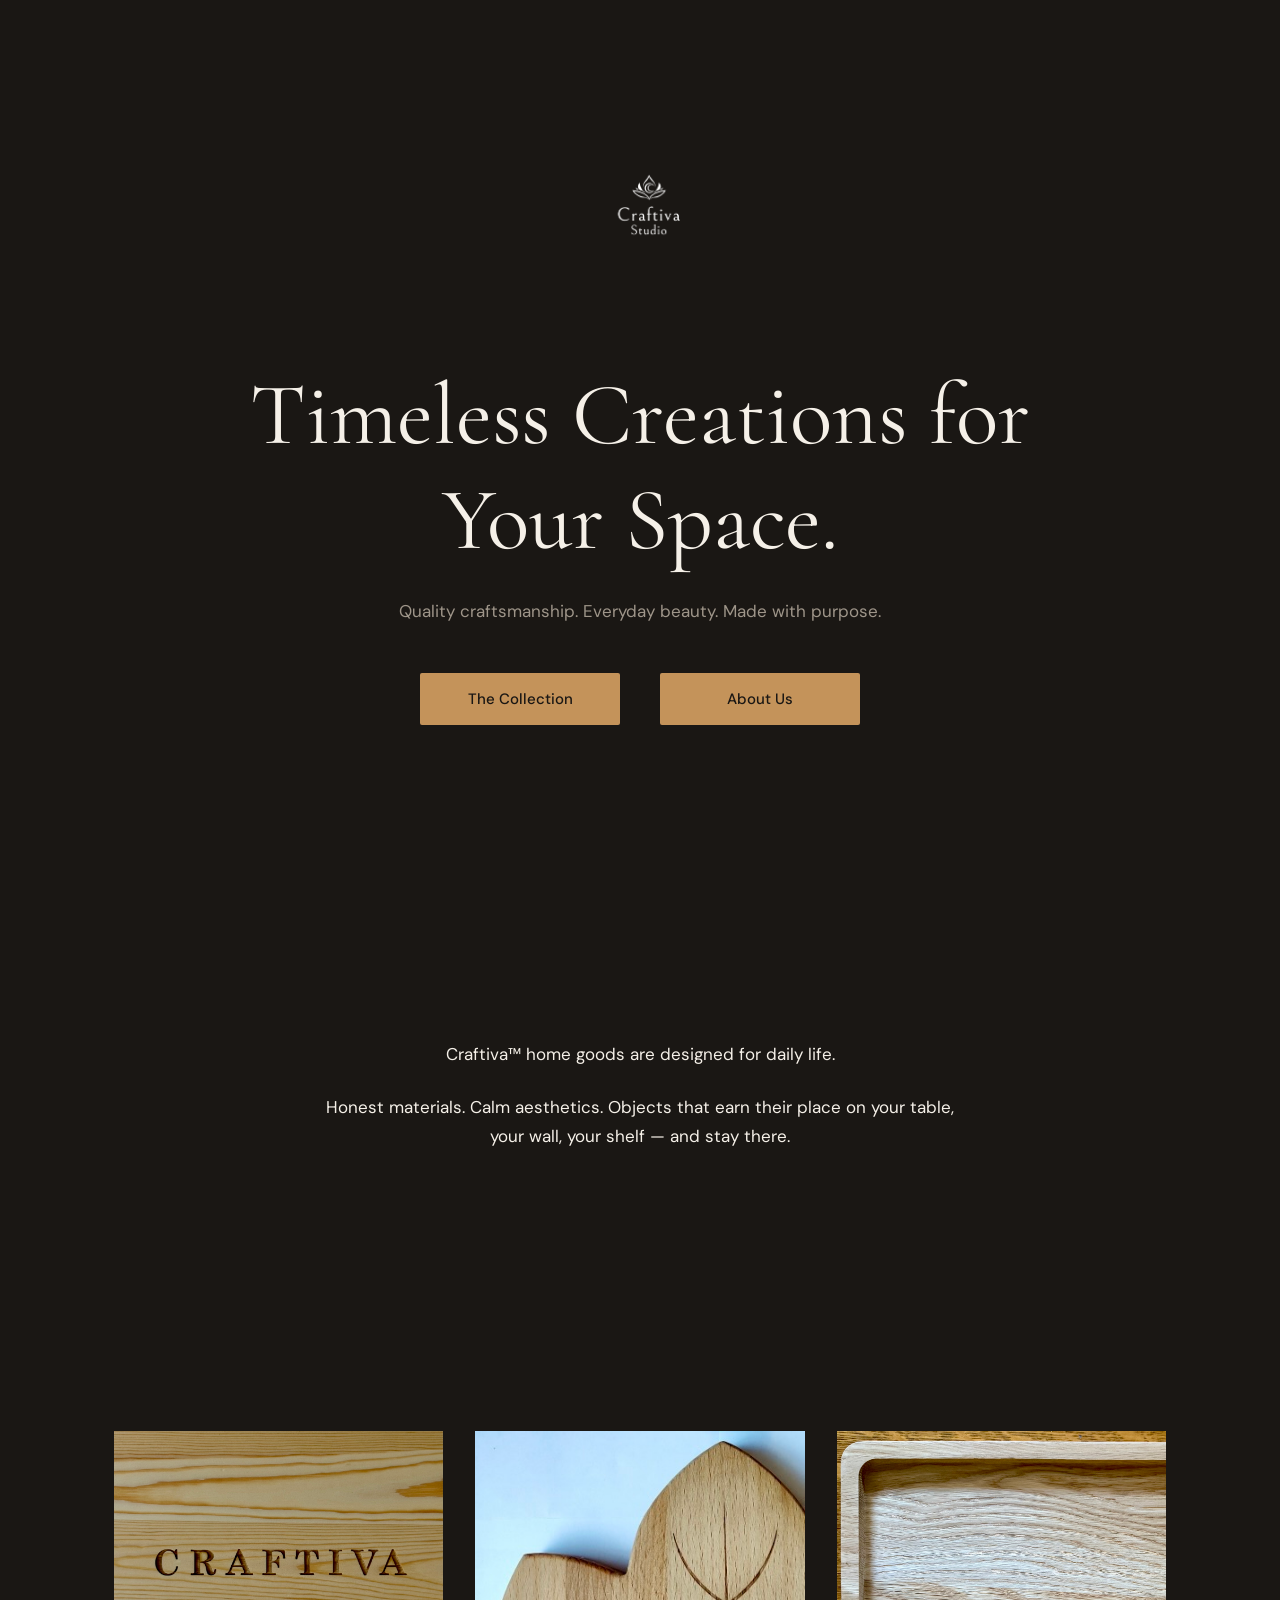
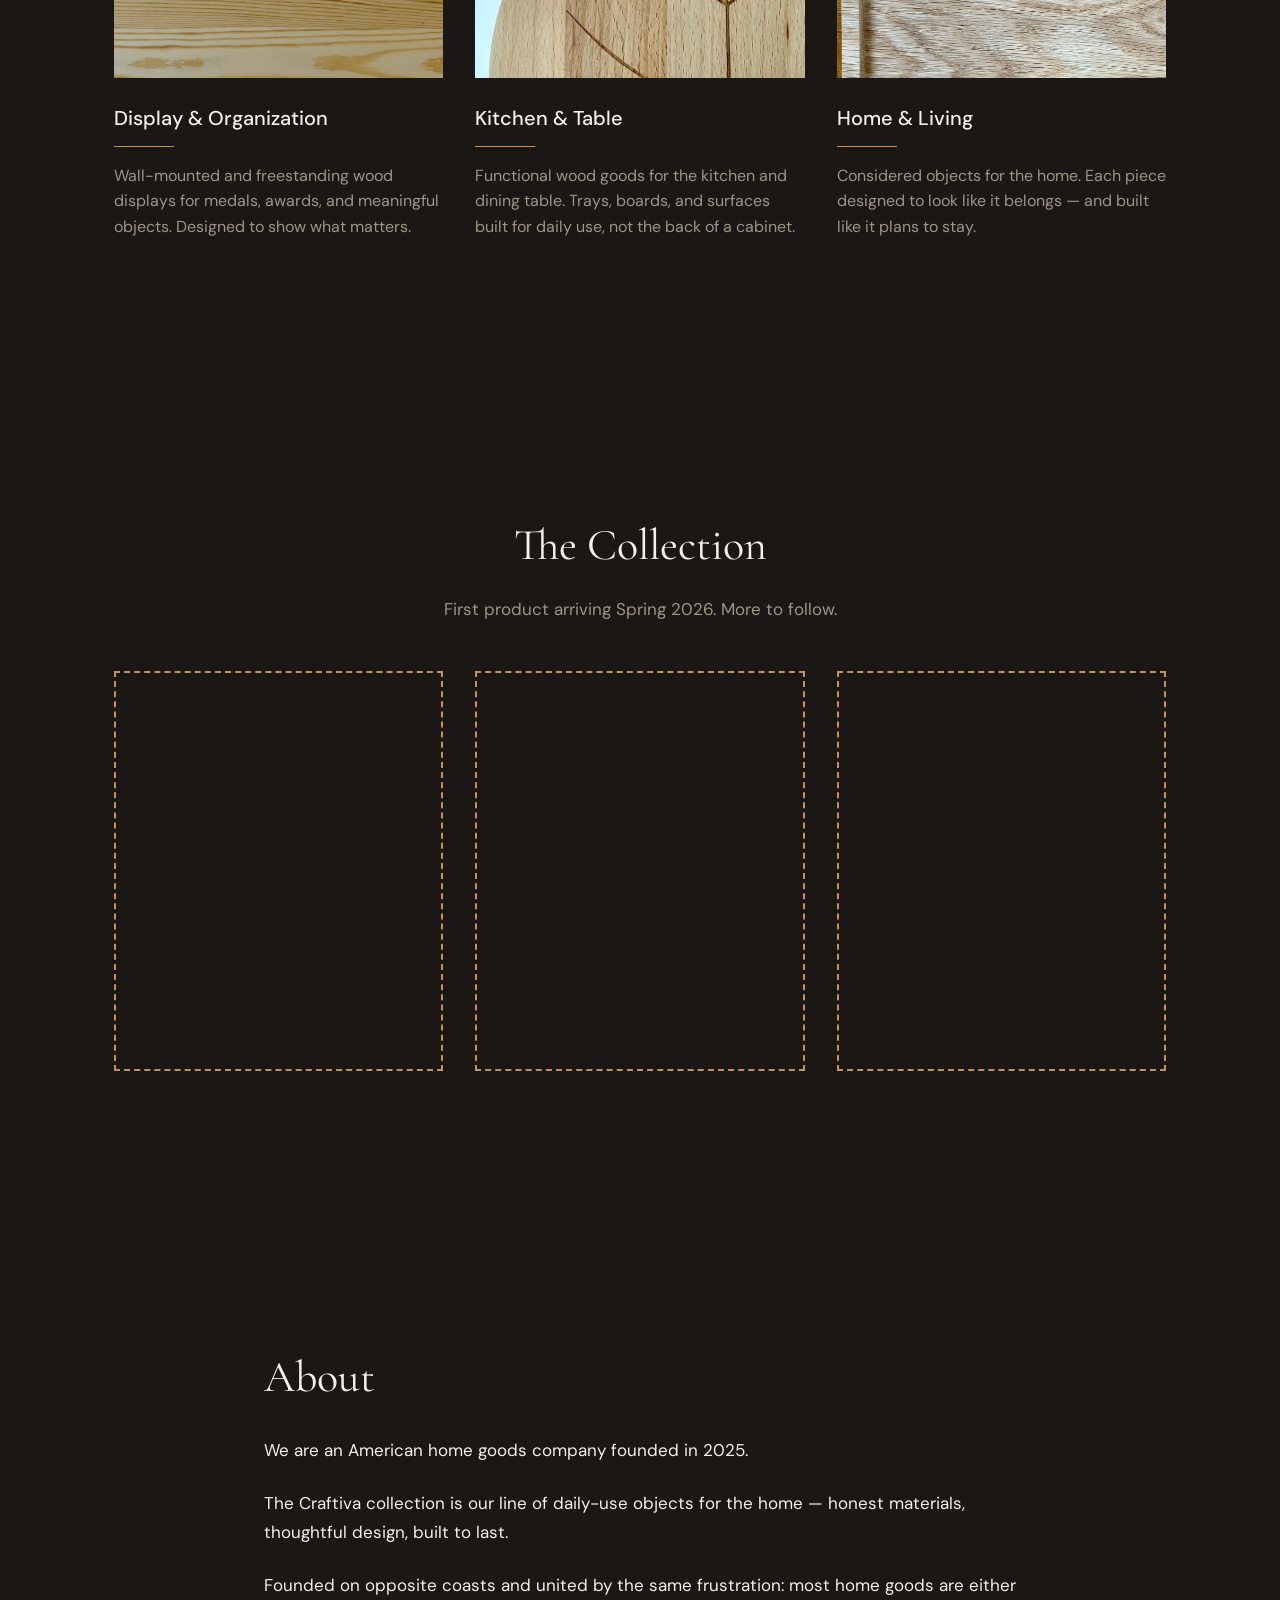
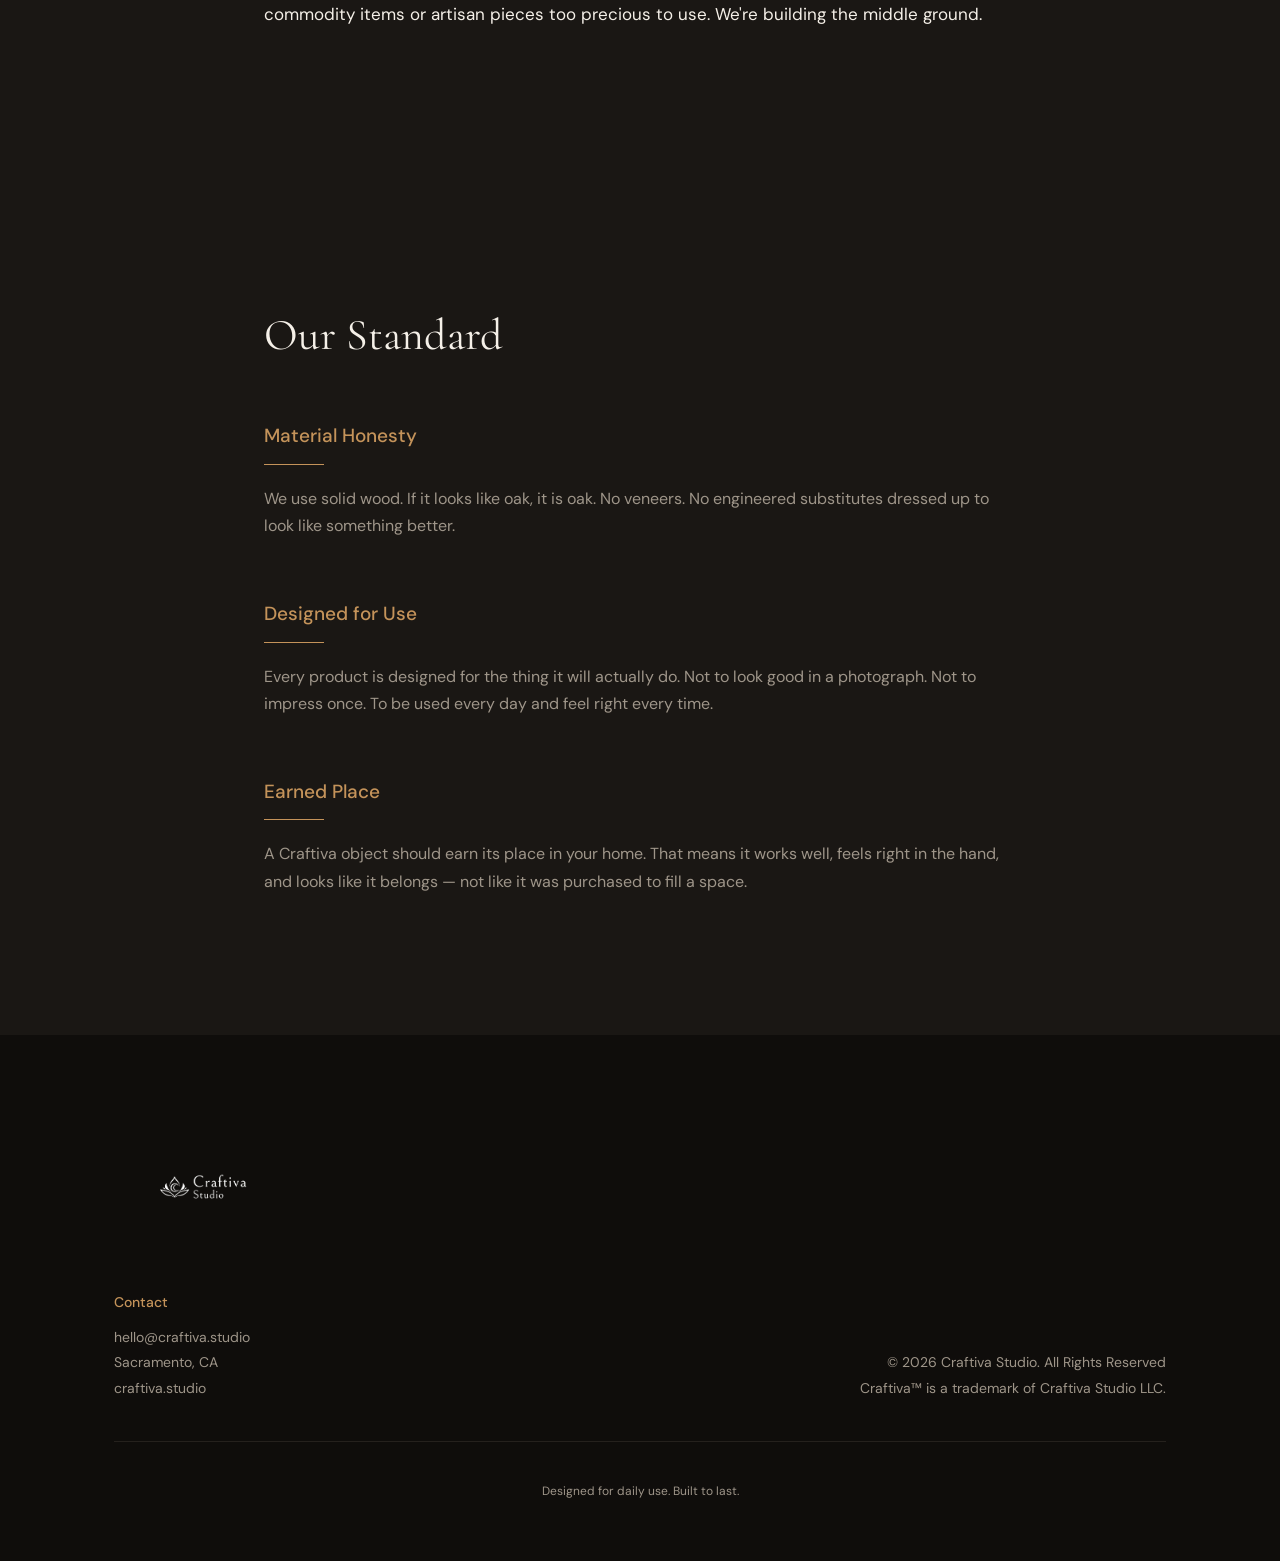
==== index.html @ ce0f5b48 "Updated top and bottom logos" ====
<!DOCTYPE html>
<html lang="en">
<head>
  <meta charset="UTF-8">
  <meta name="viewport" content="width=device-width, initial-scale=1.0">
  <title>Craftiva — Timeless Creations for Your Space</title>
  <meta name="description" content="Quality craftsmanship. Everyday beauty. Made with purpose. Premium home goods designed for daily life.">
  <link rel="preconnect" href="https://fonts.googleapis.com">
  <link rel="preconnect" href="https://fonts.gstatic.com" crossorigin>
  <link href="https://fonts.googleapis.com/css2?family=Cormorant+Garamond:wght@400;500&family=DM+Sans:wght@400;500&display=swap" rel="stylesheet">
  <style>
    /* ═══════════════════════════════════════════
       CSS CUSTOM PROPERTIES
    ═══════════════════════════════════════════ */
    :root {
      --bg-dark: #1A1714;
      --bg-darker: #0F0D0B;
      --surface: #242019;
      --text-primary: #F5F0E8;
      --text-secondary: #9E9589;
      --accent: #C4935A;
      --accent-light: #E8D5B7;
    }

    /* ═══════════════════════════════════════════
       RESET & BASE
    ═══════════════════════════════════════════ */
    *, *::before, *::after {
      margin: 0;
      padding: 0;
      box-sizing: border-box;
    }

    html {
      scroll-behavior: smooth;
      font-size: 16px;
    }

    body {
      font-family: 'DM Sans', sans-serif;
      background-color: var(--bg-dark);
      color: var(--text-primary);
      line-height: 1.6;
      -webkit-font-smoothing: antialiased;
      -moz-osx-font-smoothing: grayscale;
    }

    img {
      display: block;
      max-width: 100%;
    }

    a {
      color: inherit;
      text-decoration: none;
    }

    /* ═══════════════════════════════════════════
       UTILITIES
    ═══════════════════════════════════════════ */
    .container {
      max-width: 1100px;
      margin: 0 auto;
      padding: 0 24px;
    }

    .section-padding {
      padding: 140px 0;
    }

    /* Scroll-triggered fade-in */
    .fade-in {
      opacity: 0;
      transform: translateY(20px);
      transition: opacity 600ms ease, transform 600ms ease;
    }

    .fade-in.visible {
      opacity: 1;
      transform: translateY(0);
    }

    /* ═══════════════════════════════════════════
       SECTION 1: HERO
    ═══════════════════════════════════════════ */
    .hero {
      min-height: 100vh;
      display: flex;
      flex-direction: column;
      align-items: center;
      justify-content: center;
      text-align: center;
      padding: 60px 24px 140px;
      animation: heroFadeIn 800ms ease forwards;
      opacity: 0;
    }

    @keyframes heroFadeIn {
      to { opacity: 1; }
    }

    .hero-logo {
      margin-bottom: 48px;
    }

    .hero-logo img {
      width: 220px;
      height: auto;
      object-fit: contain;
    }

    .hero h1 {
      font-family: 'Cormorant Garamond', serif;
      font-weight: 400;
      font-size: 88px;
      line-height: 1.2;
      color: var(--text-primary);
      margin-bottom: 24px;
      max-width: 900px;
    }

    .hero-sub {
      font-size: 17px;
      color: var(--text-secondary);
      margin-bottom: 48px;
    }

    .hero-buttons {
      display: flex;
      gap: 40px;
      flex-wrap: wrap;
      justify-content: center;
    }

    .btn {
      display: inline-block;
      background: var(--accent);
      color: var(--bg-dark);
      padding: 14px 32px;
      border-radius: 2px;
      font-family: 'DM Sans', sans-serif;
      font-size: 15px;
      font-weight: 500;
      cursor: pointer;
      border: none;
      transition: opacity 200ms ease;
      min-width: 200px;
      text-align: center;
    }

    .btn:hover {
      opacity: 0.85;
    }

    /* ═══════════════════════════════════════════
       SECTION 2: BRAND STATEMENT
    ═══════════════════════════════════════════ */
    .brand-statement {
      text-align: center;
    }

    .brand-statement .container {
      max-width: 700px;
    }

    .brand-statement p {
      font-size: 17px;
      color: var(--text-primary);
      line-height: 1.7;
      margin-bottom: 24px;
    }

    .brand-statement p:last-child {
      margin-bottom: 0;
    }

    /* ═══════════════════════════════════════════
       SECTION 3: WHAT WE MAKE
    ═══════════════════════════════════════════ */
    .what-we-make .cards {
      display: flex;
      gap: 32px;
    }

    .card {
      flex: 1 1 0;
    }

    .card-image {
      width: 100%;
      aspect-ratio: 4 / 3;
      background: var(--surface);
      margin-bottom: 24px;
      object-fit: cover;
    }

    .card-title {
      font-family: 'DM Sans', sans-serif;
      font-weight: 500;
      font-size: 20px;
      color: var(--text-primary);
      margin-bottom: 12px;
    }

    .card-rule {
      width: 60px;
      height: 1px;
      background: var(--accent);
      margin-bottom: 16px;
    }

    .card-desc {
      font-size: 16px;
      color: var(--text-secondary);
      line-height: 1.6;
    }

    /* ═══════════════════════════════════════════
       SECTION 4: THE COLLECTION
    ═══════════════════════════════════════════ */
    .collection {
      text-align: center;
    }

    .collection h2 {
      font-family: 'Cormorant Garamond', serif;
      font-weight: 400;
      font-size: 44px;
      color: var(--text-primary);
      line-height: 1.2;
    }

    .collection-sub {
      font-size: 17px;
      color: var(--text-secondary);
      margin-top: 24px;
    }

    .collection-boxes {
      display: flex;
      gap: 32px;
      justify-content: center;
      margin-top: 48px;
    }

    .collection-box {
      flex: 1 1 300px;
      max-width: 340px;
      height: 400px;
      border: 2px dashed var(--accent);
      background: transparent;
    }

    /* ═══════════════════════════════════════════
       SECTION 5: ABOUT
    ═══════════════════════════════════════════ */
    .about .container {
      max-width: 800px;
    }

    .about h2 {
      font-family: 'Cormorant Garamond', serif;
      font-weight: 400;
      font-size: 44px;
      color: var(--text-primary);
      line-height: 1.2;
      margin-bottom: 32px;
    }

    .about p {
      font-size: 17px;
      color: var(--text-primary);
      line-height: 1.7;
      margin-bottom: 24px;
    }

    .about p:last-child {
      margin-bottom: 0;
    }

    /* ═══════════════════════════════════════════
       SECTION 6: OUR STANDARD
    ═══════════════════════════════════════════ */
    .standard .container {
      max-width: 800px;
    }

    .standard h2 {
      font-family: 'Cormorant Garamond', serif;
      font-weight: 400;
      font-size: 44px;
      color: var(--text-primary);
      line-height: 1.2;
      margin-bottom: 60px;
    }

    .principle {
      margin-bottom: 60px;
    }

    .principle:last-child {
      margin-bottom: 0;
    }

    .principle-name {
      font-family: 'DM Sans', sans-serif;
      font-weight: 500;
      font-size: 19px;
      color: var(--accent);
    }

    .principle-rule {
      width: 60px;
      height: 1px;
      background: var(--accent);
      margin-top: 12px;
    }

    .principle-copy {
      font-size: 16px;
      color: var(--text-secondary);
      line-height: 1.7;
      margin-top: 20px;
    }

    /* ═══════════════════════════════════════════
       SECTION 7: FOOTER
    ═══════════════════════════════════════════ */
    footer {
      background: var(--bg-darker);
      padding: 60px 0;
    }

    .footer-logo {
      margin-bottom: 16px;
    }

    .footer-logo img {
      width: 180px;
      height: auto;
      object-fit: contain;
    }

    .footer-columns {
      display: flex;
      justify-content: space-between;
      align-items: flex-end;
      margin-bottom: 40px;
    }

    .footer-col-header {
      font-family: 'DM Sans', sans-serif;
      font-weight: 500;
      font-size: 14px;
      color: var(--accent);
      margin-bottom: 12px;
    }

    .footer-col:last-child {
      text-align: right;
    }

    .footer-col p,
    .footer-col a {
      font-size: 14px;
      color: var(--text-secondary);
      line-height: 1.8;
      display: block;
    }

    .footer-col a:hover {
      color: var(--text-primary);
    }

    .footer-tagline {
      font-size: 12px;
      color: var(--text-secondary);
      text-align: center;
      padding-top: 40px;
      border-top: 1px solid rgba(158, 149, 137, 0.15);
    }

    /* ═══════════════════════════════════════════
       RESPONSIVE — MOBILE (<768px)
    ═══════════════════════════════════════════ */
    @media (max-width: 768px) {
      .section-padding {
        padding: 100px 0;
      }

      .hero {
        padding: 40px 24px 100px;
      }

      .hero h1 {
        font-size: 44px;
      }

      .hero-sub {
        font-size: 15px;
      }

      .hero-buttons {
        gap: 20px;
      }

      .brand-statement p {
        font-size: 15px;
      }

      .what-we-make .cards {
        flex-direction: column;
      }

      .collection h2,
      .about h2,
      .standard h2 {
        font-size: 36px;
      }

      .collection-boxes {
        flex-direction: column;
        align-items: center;
      }

      .collection-box {
        width: 100%;
        max-width: 100%;
        height: 300px;
      }

      .footer-columns {
        flex-direction: column;
        gap: 40px;
        text-align: center;
        align-items: center;
      }

      .footer-col:last-child {
        text-align: center;
      }

      .footer-logo {
        text-align: center;
      }

      .footer-tagline {
        text-align: center;
      }
    }
  </style>
</head>
<body>

  <!-- ═══════════════════════════════════════════
       SECTION 1: HERO
  ═══════════════════════════════════════════ -->
  <header class="hero" id="hero">
    <div class="hero-logo">
      <img src="craftiva-logo-stacked-white.png" alt="Craftiva logo">
    </div>
    <h1>Timeless Creations for Your Space.</h1>
    <p class="hero-sub">Quality craftsmanship. Everyday beauty. Made with purpose.</p>
    <div class="hero-buttons">
      <a href="#what-we-make" class="btn">The Collection</a>
      <a href="#about" class="btn">About Us</a>
    </div>
  </header>

  <!-- ═══════════════════════════════════════════
       SECTION 2: BRAND STATEMENT
  ═══════════════════════════════════════════ -->
  <section class="brand-statement section-padding fade-in">
    <div class="container">
      <p>Craftiva&trade; home goods are designed for daily life.</p>
      <p>Honest materials. Calm aesthetics. Objects that earn their place on your table, your wall, your shelf &mdash; and stay there.</p>
    </div>
  </section>

  <!-- ═══════════════════════════════════════════
       SECTION 3: WHAT WE MAKE
  ═══════════════════════════════════════════ -->
  <section class="what-we-make section-padding fade-in" id="what-we-make">
    <div class="container">
      <div class="cards">
        <div class="card">
          <img class="card-image" src="card1.jpg" alt="Display and organization product category">
          <h3 class="card-title">Display &amp; Organization</h3>
          <div class="card-rule"></div>
          <p class="card-desc">Wall-mounted and freestanding wood displays for medals, awards, and meaningful objects. Designed to show what matters.</p>
        </div>
        <div class="card">
          <img class="card-image" src="card2.jpg" alt="Kitchen and table product category">
          <h3 class="card-title">Kitchen &amp; Table</h3>
          <div class="card-rule"></div>
          <p class="card-desc">Functional wood goods for the kitchen and dining table. Trays, boards, and surfaces built for daily use, not the back of a cabinet.</p>
        </div>
        <div class="card">
          <img class="card-image" src="card3.jpg" alt="Home and living product category">
          <h3 class="card-title">Home &amp; Living</h3>
          <div class="card-rule"></div>
          <p class="card-desc">Considered objects for the home. Each piece designed to look like it belongs &mdash; and built like it plans to stay.</p>
        </div>
      </div>
    </div>
  </section>

  <!-- ═══════════════════════════════════════════
       SECTION 4: THE COLLECTION
  ═══════════════════════════════════════════ -->
  <section class="collection section-padding fade-in" id="collection">
    <div class="container">
      <h2>The Collection</h2>
      <p class="collection-sub">First product arriving Spring 2026. More to follow.</p>
      <div class="collection-boxes">
        <div class="collection-box" aria-label="Upcoming product placeholder"></div>
        <div class="collection-box" aria-label="Upcoming product placeholder"></div>
        <div class="collection-box" aria-label="Upcoming product placeholder"></div>
      </div>
    </div>
  </section>

  <!-- ═══════════════════════════════════════════
       SECTION 5: ABOUT
  ═══════════════════════════════════════════ -->
  <section class="about section-padding fade-in" id="about">
    <div class="container">
      <h2>About</h2>
      <p>We are an American home goods company founded in 2025.</p>
      <p>The Craftiva collection is our line of daily-use objects for the home &mdash; honest materials, thoughtful design, built to last.</p>
      <p>Founded on opposite coasts and united by the same frustration: most home goods are either commodity items or artisan pieces too precious to use. We're building the middle ground.</p>
    </div>
  </section>

  <!-- ═══════════════════════════════════════════
       SECTION 6: OUR STANDARD
  ═══════════════════════════════════════════ -->
  <section class="standard section-padding fade-in" id="standard">
    <div class="container">
      <h2>Our Standard</h2>

      <div class="principle">
        <div class="principle-name">Material Honesty</div>
        <div class="principle-rule"></div>
        <p class="principle-copy">We use solid wood. If it looks like oak, it is oak. No veneers. No engineered substitutes dressed up to look like something better.</p>
      </div>

      <div class="principle">
        <div class="principle-name">Designed for Use</div>
        <div class="principle-rule"></div>
        <p class="principle-copy">Every product is designed for the thing it will actually do. Not to look good in a photograph. Not to impress once. To be used every day and feel right every time.</p>
      </div>

      <div class="principle">
        <div class="principle-name">Earned Place</div>
        <div class="principle-rule"></div>
        <p class="principle-copy">A Craftiva object should earn its place in your home. That means it works well, feels right in the hand, and looks like it belongs &mdash; not like it was purchased to fill a space.</p>
      </div>
    </div>
  </section>

  <!-- ═══════════════════════════════════════════
       SECTION 7: FOOTER
  ═══════════════════════════════════════════ -->
  <footer>
    <div class="container">
      <div class="footer-logo">
        <img src="craftiva-logo-horizontal-white.png" alt="Craftiva logo">
      </div>

      <div class="footer-columns">
        <div class="footer-col">
          <div class="footer-col-header">Contact</div>
          <a href="mailto:hello@craftiva.studio">hello@craftiva.studio</a>
          <p>Sacramento, CA</p>
          <a href="https://craftiva.studio">craftiva.studio</a>
        </div>
        <div class="footer-col">
          <p>&copy; 2026 Craftiva Studio. All Rights Reserved</p>
          <p>Craftiva&trade; is a trademark of Craftiva Studio LLC.</p>
        </div>
      </div>

      <div class="footer-tagline">Designed for daily use. Built to last.</div>
    </div>
  </footer>

  <!-- ═══════════════════════════════════════════
       SCROLL ANIMATIONS (Vanilla JS)
  ═══════════════════════════════════════════ -->
  <script>
    document.addEventListener('DOMContentLoaded', function () {
      const faders = document.querySelectorAll('.fade-in');

      const observer = new IntersectionObserver(function (entries) {
        entries.forEach(function (entry) {
          if (entry.isIntersecting) {
            entry.target.classList.add('visible');
            observer.unobserve(entry.target);
          }
        });
      }, {
        threshold: 0.15
      });

      faders.forEach(function (el) {
        observer.observe(el);
      });
    });
  </script>

</body>
</html>
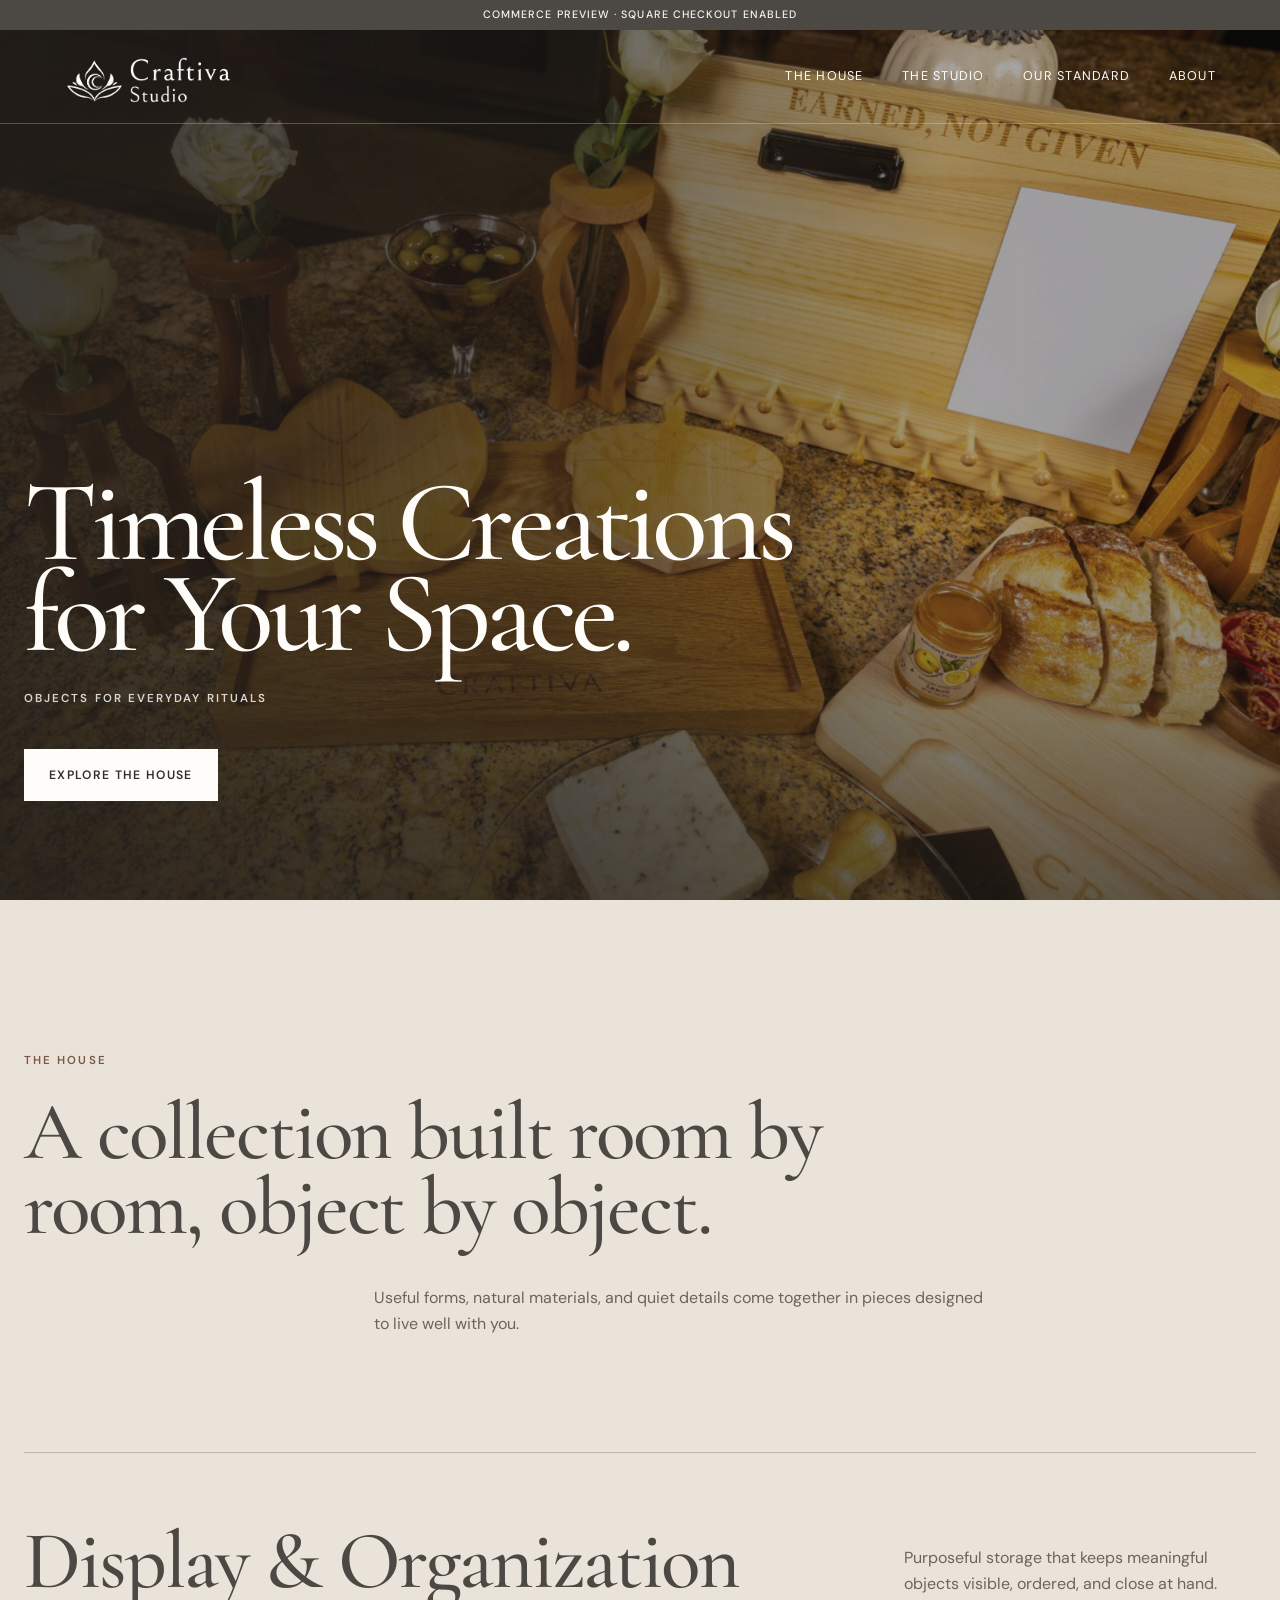
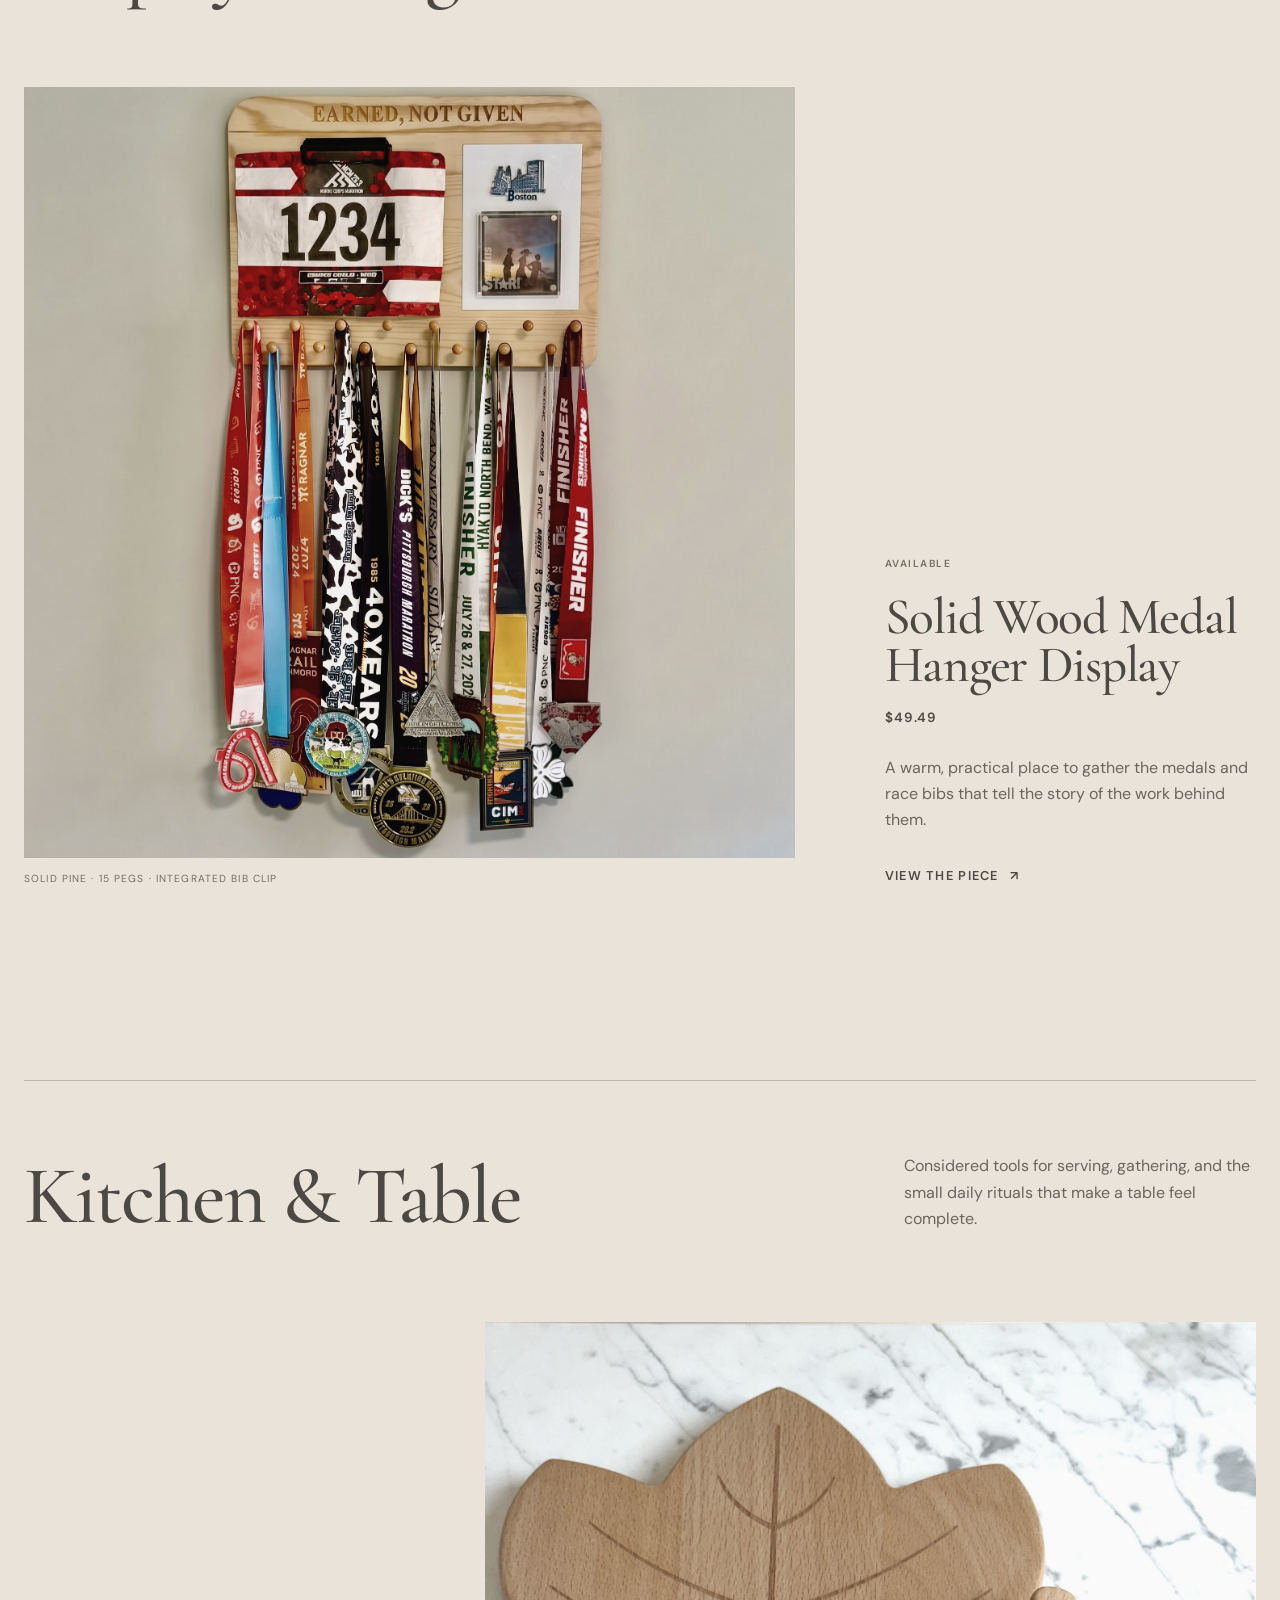
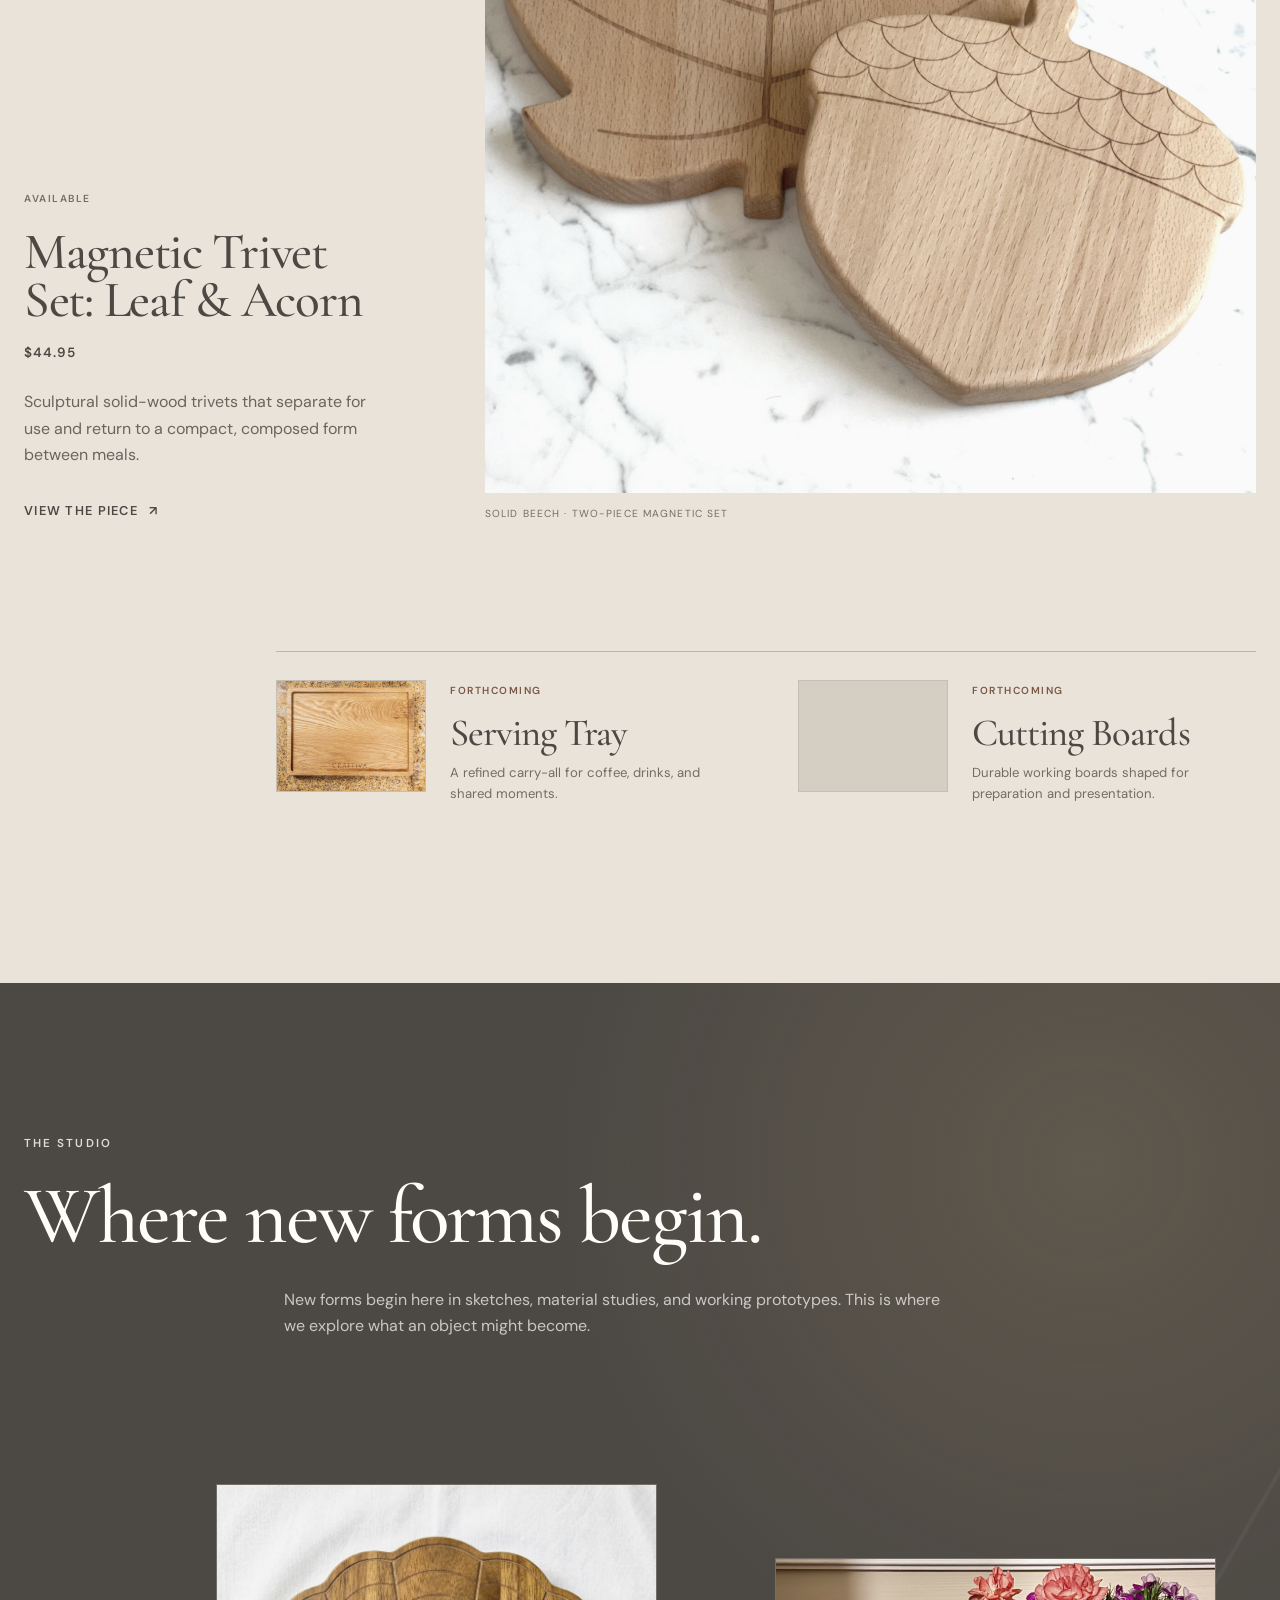
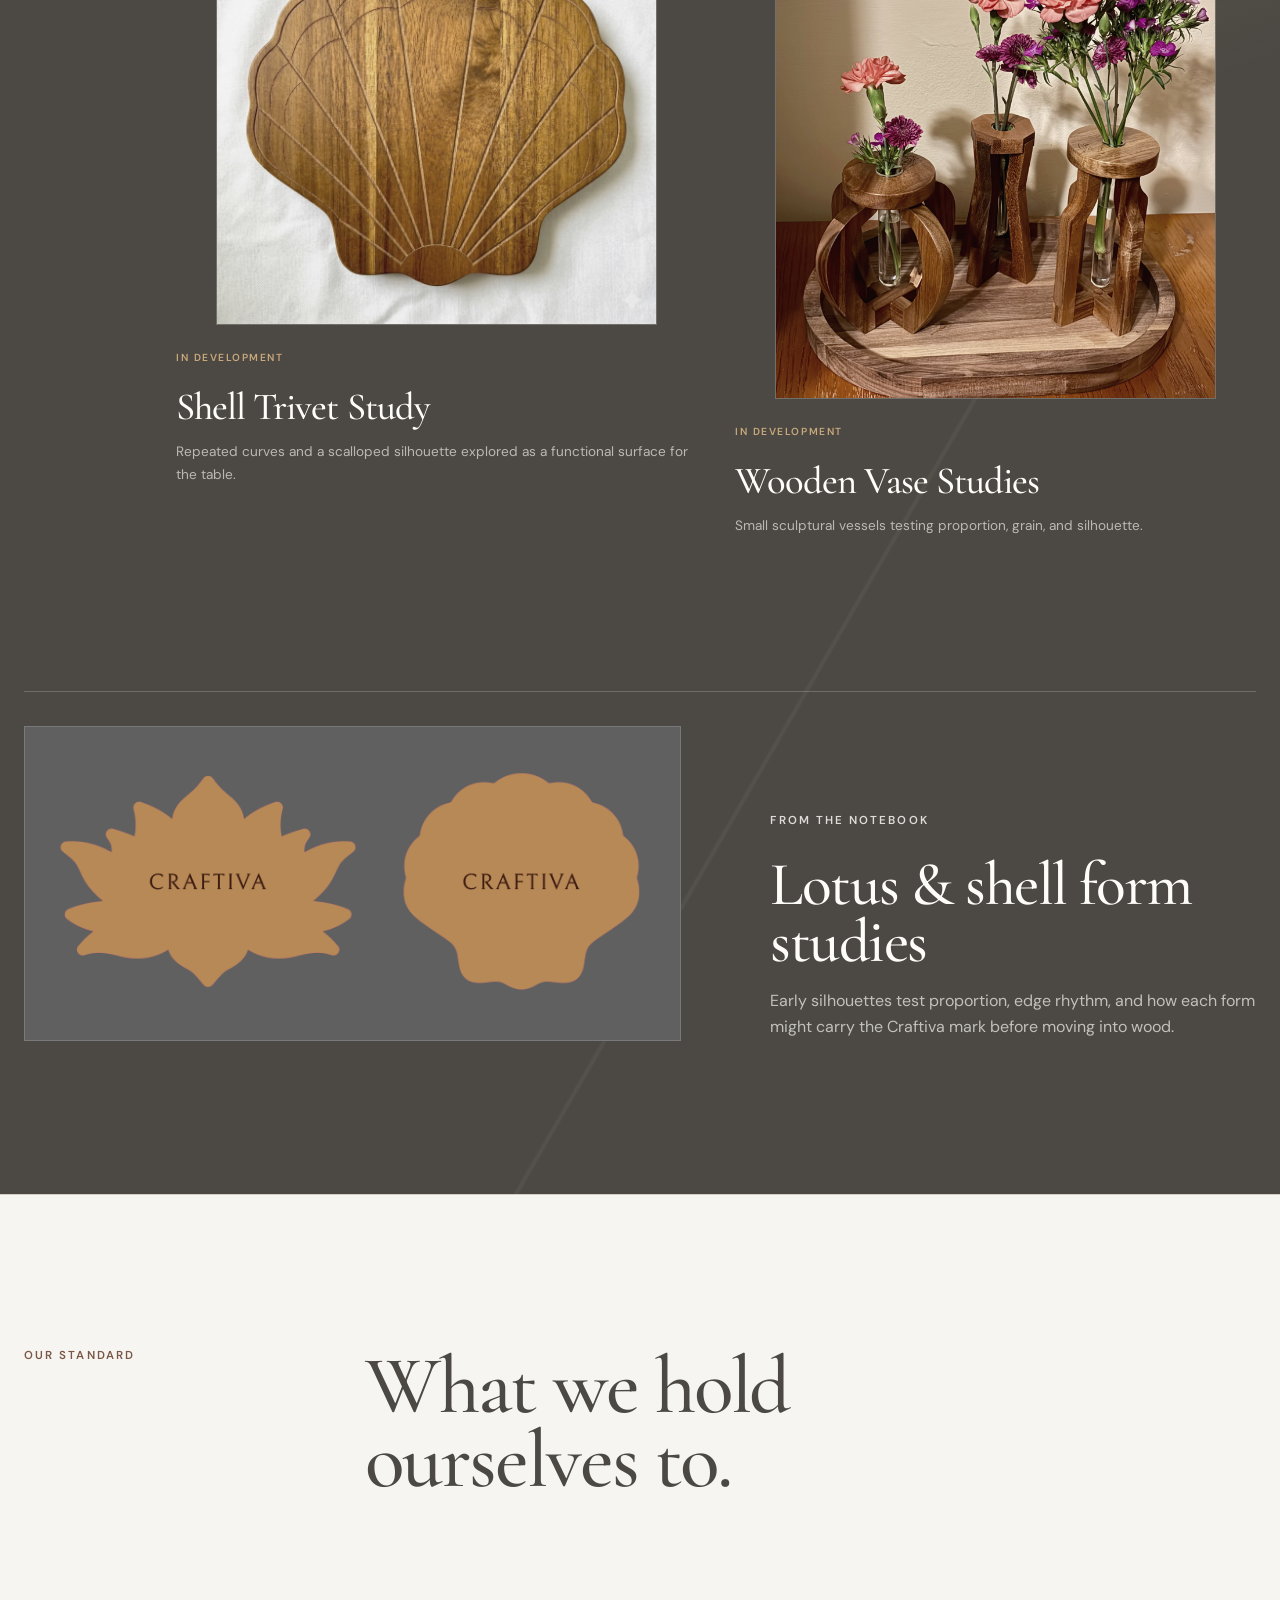
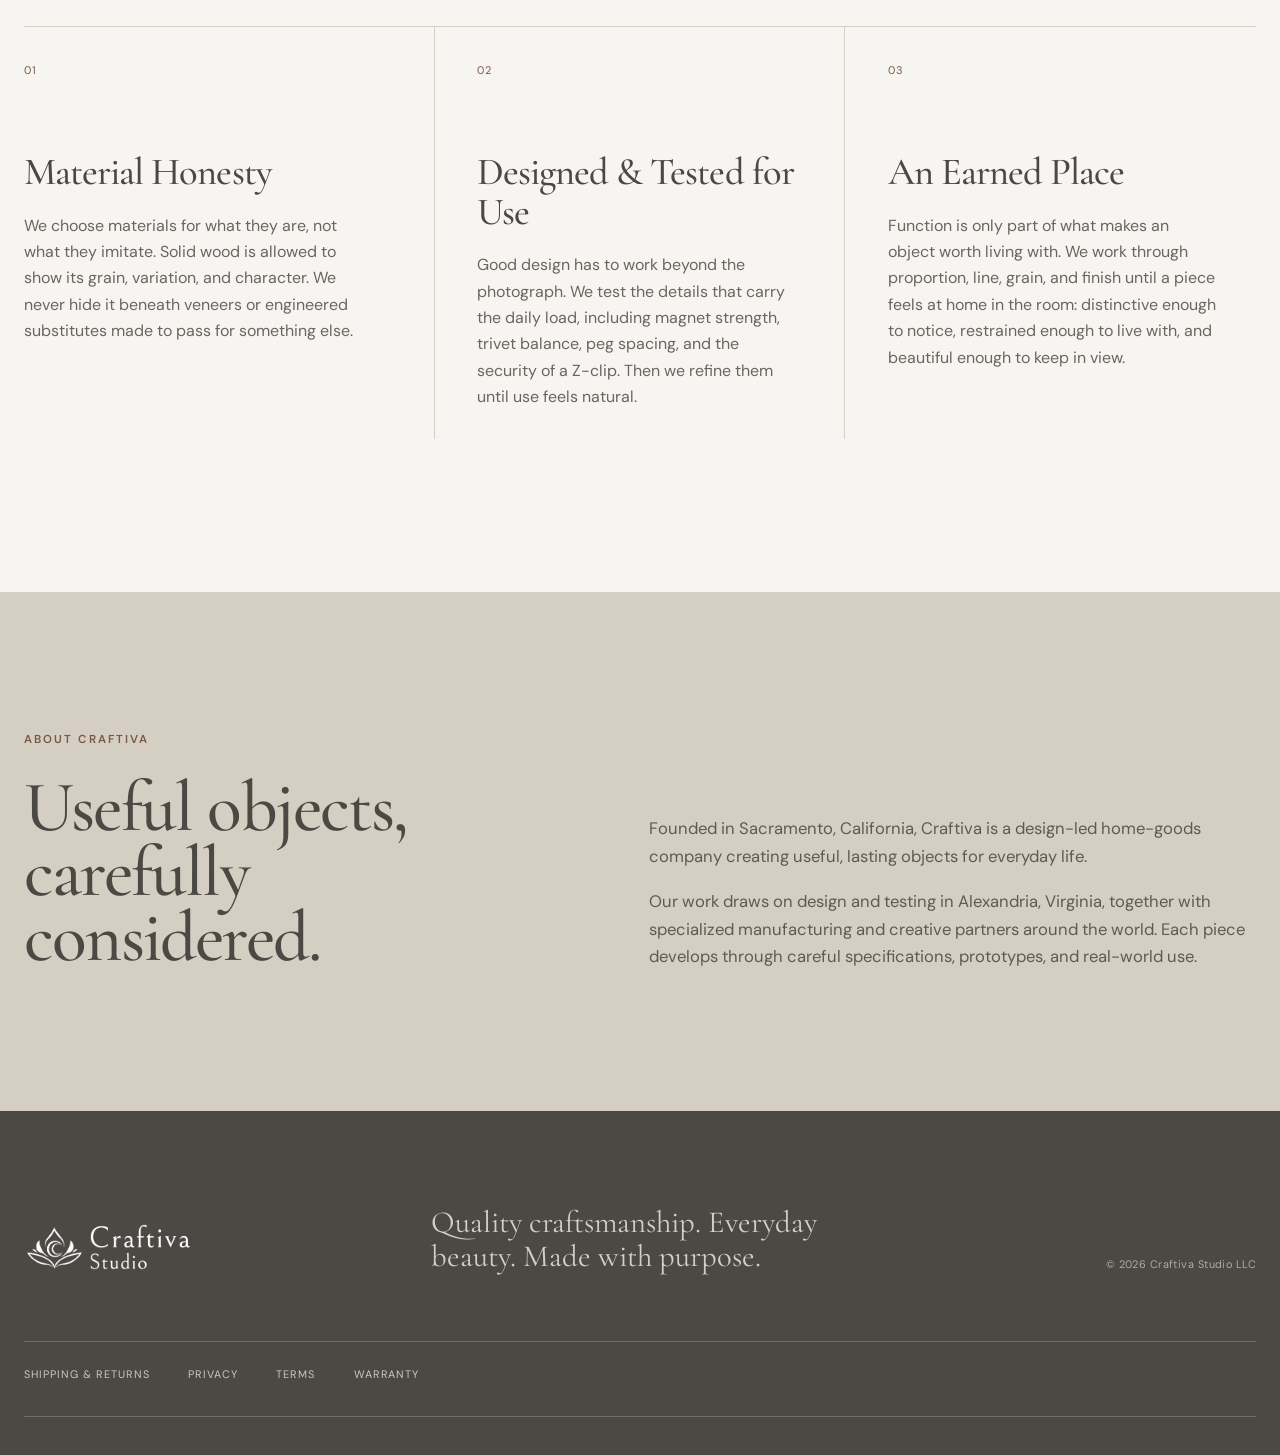
==== commit c4450351: "Build Craftiva storefront preview" ====
--- a/index.html
+++ b/index.html
@@ -1,613 +1,225 @@
-<!DOCTYPE html>
+<!doctype html>
 <html lang="en">
-<head>
-  <meta charset="UTF-8">
-  <meta name="viewport" content="width=device-width, initial-scale=1.0">
-  <title>Craftiva — Timeless Creations for Your Space</title>
-  <meta name="description" content="Quality craftsmanship. Everyday beauty. Made with purpose. Premium home goods designed for daily life.">
-  <link rel="preconnect" href="https://fonts.googleapis.com">
-  <link rel="preconnect" href="https://fonts.gstatic.com" crossorigin>
-  <link href="https://fonts.googleapis.com/css2?family=Cormorant+Garamond:wght@400;500&family=DM+Sans:wght@400;500&display=swap" rel="stylesheet">
-  <style>
-    /* ═══════════════════════════════════════════
-       CSS CUSTOM PROPERTIES
-    ═══════════════════════════════════════════ */
-    :root {
-      --bg-dark: #1A1714;
-      --bg-darker: #0F0D0B;
-      --surface: #242019;
-      --text-primary: #F5F0E8;
-      --text-secondary: #9E9589;
-      --accent: #C4935A;
-      --accent-light: #E8D5B7;
-    }
-
-    /* ═══════════════════════════════════════════
-       RESET & BASE
-    ═══════════════════════════════════════════ */
-    *, *::before, *::after {
-      margin: 0;
-      padding: 0;
-      box-sizing: border-box;
-    }
-
-    html {
-      scroll-behavior: smooth;
-      font-size: 16px;
-    }
-
-    body {
-      font-family: 'DM Sans', sans-serif;
-      background-color: var(--bg-dark);
-      color: var(--text-primary);
-      line-height: 1.6;
-      -webkit-font-smoothing: antialiased;
-      -moz-osx-font-smoothing: grayscale;
-    }
-
-    img {
-      display: block;
-      max-width: 100%;
-    }
-
-    a {
-      color: inherit;
-      text-decoration: none;
-    }
-
-    /* ═══════════════════════════════════════════
-       UTILITIES
-    ═══════════════════════════════════════════ */
-    .container {
-      max-width: 1100px;
-      margin: 0 auto;
-      padding: 0 24px;
-    }
-
-    .section-padding {
-      padding: 140px 0;
-    }
-
-    /* Scroll-triggered fade-in */
-    .fade-in {
-      opacity: 0;
-      transform: translateY(20px);
-      transition: opacity 600ms ease, transform 600ms ease;
-    }
-
-    .fade-in.visible {
-      opacity: 1;
-      transform: translateY(0);
-    }
-
-    /* ═══════════════════════════════════════════
-       SECTION 1: HERO
-    ═══════════════════════════════════════════ */
-    .hero {
-      min-height: 100vh;
-      display: flex;
-      flex-direction: column;
-      align-items: center;
-      justify-content: center;
-      text-align: center;
-      padding: 60px 24px 140px;
-      animation: heroFadeIn 800ms ease forwards;
-      opacity: 0;
-    }
-
-    @keyframes heroFadeIn {
-      to { opacity: 1; }
-    }
-
-    .hero-logo {
-      margin-bottom: 48px;
-    }
-
-    .hero-logo img {
-      width: 220px;
-      height: auto;
-      object-fit: contain;
-    }
-
-    .hero h1 {
-      font-family: 'Cormorant Garamond', serif;
-      font-weight: 400;
-      font-size: 88px;
-      line-height: 1.2;
-      color: var(--text-primary);
-      margin-bottom: 24px;
-      max-width: 900px;
-    }
-
-    .hero-sub {
-      font-size: 17px;
-      color: var(--text-secondary);
-      margin-bottom: 48px;
-    }
-
-    .hero-buttons {
-      display: flex;
-      gap: 40px;
-      flex-wrap: wrap;
-      justify-content: center;
-    }
-
-    .btn {
-      display: inline-block;
-      background: var(--accent);
-      color: var(--bg-dark);
-      padding: 14px 32px;
-      border-radius: 2px;
-      font-family: 'DM Sans', sans-serif;
-      font-size: 15px;
-      font-weight: 500;
-      cursor: pointer;
-      border: none;
-      transition: opacity 200ms ease;
-      min-width: 200px;
-      text-align: center;
-    }
-
-    .btn:hover {
-      opacity: 0.85;
-    }
-
-    /* ═══════════════════════════════════════════
-       SECTION 2: BRAND STATEMENT
-    ═══════════════════════════════════════════ */
-    .brand-statement {
-      text-align: center;
-    }
-
-    .brand-statement .container {
-      max-width: 700px;
-    }
-
-    .brand-statement p {
-      font-size: 17px;
-      color: var(--text-primary);
-      line-height: 1.7;
-      margin-bottom: 24px;
-    }
-
-    .brand-statement p:last-child {
-      margin-bottom: 0;
-    }
-
-    /* ═══════════════════════════════════════════
-       SECTION 3: WHAT WE MAKE
-    ═══════════════════════════════════════════ */
-    .what-we-make .cards {
-      display: flex;
-      gap: 32px;
-    }
-
-    .card {
-      flex: 1 1 0;
-    }
-
-    .card-image {
-      width: 100%;
-      aspect-ratio: 4 / 3;
-      background: var(--surface);
-      margin-bottom: 24px;
-      object-fit: cover;
-    }
-
-    .card-title {
-      font-family: 'DM Sans', sans-serif;
-      font-weight: 500;
-      font-size: 20px;
-      color: var(--text-primary);
-      margin-bottom: 12px;
-    }
-
-    .card-rule {
-      width: 60px;
-      height: 1px;
-      background: var(--accent);
-      margin-bottom: 16px;
-    }
-
-    .card-desc {
-      font-size: 16px;
-      color: var(--text-secondary);
-      line-height: 1.6;
-    }
-
-    /* ═══════════════════════════════════════════
-       SECTION 4: THE COLLECTION
-    ═══════════════════════════════════════════ */
-    .collection {
-      text-align: center;
-    }
-
-    .collection h2 {
-      font-family: 'Cormorant Garamond', serif;
-      font-weight: 400;
-      font-size: 44px;
-      color: var(--text-primary);
-      line-height: 1.2;
-    }
-
-    .collection-sub {
-      font-size: 17px;
-      color: var(--text-secondary);
-      margin-top: 24px;
-    }
-
-    .collection-boxes {
-      display: flex;
-      gap: 32px;
-      justify-content: center;
-      margin-top: 48px;
-    }
-
-    .collection-box {
-      flex: 1 1 300px;
-      max-width: 340px;
-      height: 400px;
-      border: 2px dashed var(--accent);
-      background: transparent;
-    }
-
-    /* ═══════════════════════════════════════════
-       SECTION 5: ABOUT
-    ═══════════════════════════════════════════ */
-    .about .container {
-      max-width: 800px;
-    }
-
-    .about h2 {
-      font-family: 'Cormorant Garamond', serif;
-      font-weight: 400;
-      font-size: 44px;
-      color: var(--text-primary);
-      line-height: 1.2;
-      margin-bottom: 32px;
-    }
-
-    .about p {
-      font-size: 17px;
-      color: var(--text-primary);
-      line-height: 1.7;
-      margin-bottom: 24px;
-    }
-
-    .about p:last-child {
-      margin-bottom: 0;
-    }
-
-    /* ═══════════════════════════════════════════
-       SECTION 6: OUR STANDARD
-    ═══════════════════════════════════════════ */
-    .standard .container {
-      max-width: 800px;
-    }
-
-    .standard h2 {
-      font-family: 'Cormorant Garamond', serif;
-      font-weight: 400;
-      font-size: 44px;
-      color: var(--text-primary);
-      line-height: 1.2;
-      margin-bottom: 60px;
-    }
-
-    .principle {
-      margin-bottom: 60px;
-    }
-
-    .principle:last-child {
-      margin-bottom: 0;
-    }
-
-    .principle-name {
-      font-family: 'DM Sans', sans-serif;
-      font-weight: 500;
-      font-size: 19px;
-      color: var(--accent);
-    }
-
-    .principle-rule {
-      width: 60px;
-      height: 1px;
-      background: var(--accent);
-      margin-top: 12px;
-    }
-
-    .principle-copy {
-      font-size: 16px;
-      color: var(--text-secondary);
-      line-height: 1.7;
-      margin-top: 20px;
-    }
-
-    /* ═══════════════════════════════════════════
-       SECTION 7: FOOTER
-    ═══════════════════════════════════════════ */
-    footer {
-      background: var(--bg-darker);
-      padding: 60px 0;
-    }
-
-    .footer-logo {
-      margin-bottom: 16px;
-    }
-
-    .footer-logo img {
-      width: 180px;
-      height: auto;
-      object-fit: contain;
-    }
-
-    .footer-columns {
-      display: flex;
-      justify-content: space-between;
-      align-items: flex-end;
-      margin-bottom: 40px;
-    }
-
-    .footer-col-header {
-      font-family: 'DM Sans', sans-serif;
-      font-weight: 500;
-      font-size: 14px;
-      color: var(--accent);
-      margin-bottom: 12px;
-    }
-
-    .footer-col:last-child {
-      text-align: right;
-    }
-
-    .footer-col p,
-    .footer-col a {
-      font-size: 14px;
-      color: var(--text-secondary);
-      line-height: 1.8;
-      display: block;
-    }
-
-    .footer-col a:hover {
-      color: var(--text-primary);
-    }
-
-    .footer-tagline {
-      font-size: 12px;
-      color: var(--text-secondary);
-      text-align: center;
-      padding-top: 40px;
-      border-top: 1px solid rgba(158, 149, 137, 0.15);
-    }
-
-    /* ═══════════════════════════════════════════
-       RESPONSIVE — MOBILE (<768px)
-    ═══════════════════════════════════════════ */
-    @media (max-width: 768px) {
-      .section-padding {
-        padding: 100px 0;
-      }
-
-      .hero {
-        padding: 40px 24px 100px;
-      }
-
-      .hero h1 {
-        font-size: 44px;
-      }
-
-      .hero-sub {
-        font-size: 15px;
-      }
-
-      .hero-buttons {
-        gap: 20px;
-      }
-
-      .brand-statement p {
-        font-size: 15px;
-      }
-
-      .what-we-make .cards {
-        flex-direction: column;
-      }
-
-      .collection h2,
-      .about h2,
-      .standard h2 {
-        font-size: 36px;
-      }
-
-      .collection-boxes {
-        flex-direction: column;
-        align-items: center;
-      }
-
-      .collection-box {
-        width: 100%;
-        max-width: 100%;
-        height: 300px;
-      }
-
-      .footer-columns {
-        flex-direction: column;
-        gap: 40px;
-        text-align: center;
-        align-items: center;
-      }
-
-      .footer-col:last-child {
-        text-align: center;
-      }
-
-      .footer-logo {
-        text-align: center;
-      }
-
-      .footer-tagline {
-        text-align: center;
-      }
-    }
-  </style>
-</head>
-<body>
-
-  <!-- ═══════════════════════════════════════════
-       SECTION 1: HERO
-  ═══════════════════════════════════════════ -->
-  <header class="hero" id="hero">
-    <div class="hero-logo">
-      <img src="craftiva-logo-stacked-white.png" alt="Craftiva logo">
-    </div>
-    <h1>Timeless Creations for Your Space.</h1>
-    <p class="hero-sub">Quality craftsmanship. Everyday beauty. Made with purpose.</p>
-    <div class="hero-buttons">
-      <a href="#what-we-make" class="btn">The Collection</a>
-      <a href="#about" class="btn">About Us</a>
-    </div>
-  </header>
-
-  <!-- ═══════════════════════════════════════════
-       SECTION 2: BRAND STATEMENT
-  ═══════════════════════════════════════════ -->
-  <section class="brand-statement section-padding fade-in">
-    <div class="container">
-      <p>Craftiva&trade; home goods are designed for daily life.</p>
-      <p>Honest materials. Calm aesthetics. Objects that earn their place on your table, your wall, your shelf &mdash; and stay there.</p>
-    </div>
-  </section>
-
-  <!-- ═══════════════════════════════════════════
-       SECTION 3: WHAT WE MAKE
-  ═══════════════════════════════════════════ -->
-  <section class="what-we-make section-padding fade-in" id="what-we-make">
-    <div class="container">
-      <div class="cards">
-        <div class="card">
-          <img class="card-image" src="card1.jpg" alt="Display and organization product category">
-          <h3 class="card-title">Display &amp; Organization</h3>
-          <div class="card-rule"></div>
-          <p class="card-desc">Wall-mounted and freestanding wood displays for medals, awards, and meaningful objects. Designed to show what matters.</p>
-        </div>
-        <div class="card">
-          <img class="card-image" src="card2.jpg" alt="Kitchen and table product category">
-          <h3 class="card-title">Kitchen &amp; Table</h3>
-          <div class="card-rule"></div>
-          <p class="card-desc">Functional wood goods for the kitchen and dining table. Trays, boards, and surfaces built for daily use, not the back of a cabinet.</p>
-        </div>
-        <div class="card">
-          <img class="card-image" src="card3.jpg" alt="Home and living product category">
-          <h3 class="card-title">Home &amp; Living</h3>
-          <div class="card-rule"></div>
-          <p class="card-desc">Considered objects for the home. Each piece designed to look like it belongs &mdash; and built like it plans to stay.</p>
-        </div>
+  <head>
+    <meta charset="UTF-8">
+    <meta name="viewport" content="width=device-width, initial-scale=1.0">
+    <meta name="description" content="Craftiva creates useful, lasting objects for everyday life through quality craftsmanship, everyday beauty, and purposeful design.">
+    <title>Craftiva | Timeless Creations for Your Space</title>
+    <link rel="icon" href="/logo.png">
+    <link rel="preconnect" href="https://fonts.googleapis.com">
+    <link rel="preconnect" href="https://fonts.gstatic.com" crossorigin>
+    <link href="https://fonts.googleapis.com/css2?family=Cormorant+Garamond:ital,wght@0,500;0,600;1,500&amp;family=DM+Sans:wght@400;500;600&amp;display=swap" rel="stylesheet">
+    <link rel="stylesheet" href="/styles.css">
+    <script src="/script.js" defer></script>
+  </head>
+  <body>
+    <a class="skip-link" href="#main-content">Skip to content</a>
+
+    <div class="preview-note" role="note">Commerce preview · Square checkout enabled</div>
+
+    <header class="site-header" data-header>
+      <a class="brand" href="#top" aria-label="Craftiva home">
+        <img src="/craftiva-logo-horizontal-white.png" alt="Craftiva">
+      </a>
+      <button class="menu-toggle" type="button" aria-expanded="false" aria-controls="primary-nav">
+        <span class="menu-toggle__label">Menu</span>
+        <span class="menu-toggle__icon" aria-hidden="true"></span>
+      </button>
+      <nav class="primary-nav" id="primary-nav" aria-label="Primary navigation" data-nav>
+        <a href="#house">The House</a>
+        <a href="#studio">The Studio</a>
+        <a href="#standard">Our Standard</a>
+        <a href="#about">About</a>
+      </nav>
+    </header>
+
+    <main id="main-content">
+      <section class="hero" id="top" aria-labelledby="hero-title">
+        <picture class="hero__media">
+          <source media="(max-width: 700px)" srcset="/images/home/home-hero-world-mobile.jpg">
+          <img src="/images/home/home-hero-world.jpg" alt="Craftiva wood objects gathered around a medal display in a warmly styled kitchen" width="3200" height="2473">
+        </picture>
+        <div class="hero__veil" aria-hidden="true"></div>
+        <div class="hero__content">
+          <h1 id="hero-title">Timeless Creations<br>for Your Space.</h1>
+          <p class="hero__lede hero__lede--rituals">Objects for everyday rituals</p>
+          <a class="button button--light" href="#house">Explore the House</a>
+        </div>
+      </section>
+
+      <section class="section house house-world" id="house" aria-labelledby="house-title">
+        <div class="section__inner">
+          <div class="house__intro reveal">
+            <p class="eyebrow">The House</p>
+            <h2 id="house-title">A collection built room by room, object by object.</h2>
+            <p>Useful forms, natural materials, and quiet details come together in pieces designed to live well with you.</p>
+          </div>
+
+          <article class="room reveal" aria-labelledby="display-room-title">
+            <header class="room__heading">
+              <h3 id="display-room-title">Display &amp; Organization</h3>
+              <p>Purposeful storage that keeps meaningful objects visible, ordered, and close at hand.</p>
+            </header>
+            <div class="room__feature">
+              <figure class="room__image room__image--square">
+                <img src="/images/home/p01-card.jpg" alt="Solid wood medal hanger display holding race bibs, medals, and keepsake magnets" width="1909" height="1909">
+                <figcaption>Solid pine · 15 pegs · Integrated bib clip</figcaption>
+              </figure>
+              <div class="room__piece">
+                <p class="status-label">Available</p>
+                <h4>Solid Wood Medal Hanger Display</h4>
+                <p class="piece-price">$49.49</p>
+                <p>A warm, practical place to gather the medals and race bibs that tell the story of the work behind them.</p>
+                <a class="text-link" href="/products/solid-wood-medal-hanger-display/">View the Piece <span aria-hidden="true">↗</span></a>
+              </div>
+            </div>
+          </article>
+
+          <article class="room room--kitchen reveal" aria-labelledby="kitchen-room-title">
+            <header class="room__heading">
+              <h3 id="kitchen-room-title">Kitchen &amp; Table</h3>
+              <p>Considered tools for serving, gathering, and the small daily rituals that make a table feel complete.</p>
+            </header>
+            <div class="room__feature room__feature--reverse">
+              <figure class="room__image room__image--square">
+                <img src="/images/home/p02-card.jpg" alt="Leaf and acorn solid wood magnetic trivet set on a light marble surface" width="2692" height="2692">
+                <figcaption>Solid beech · Two-piece magnetic set</figcaption>
+              </figure>
+              <div class="room__piece">
+                <p class="status-label">Available</p>
+                <h4>Magnetic Trivet Set: Leaf &amp; Acorn</h4>
+                <p class="piece-price">$44.95</p>
+                <p>Sculptural solid-wood trivets that separate for use and return to a compact, composed form between meals.</p>
+                <a class="text-link" href="/products/magnetic-trivet-set-leaf-acorn/">View the Piece <span aria-hidden="true">↗</span></a>
+              </div>
+            </div>
+
+            <div class="forthcoming-shelf" aria-label="Forthcoming Kitchen and Table pieces">
+              <article class="quiet-piece">
+                <figure class="quiet-piece__image">
+                  <img src="/images/studio/serving-tray.jpg" alt="Solid oak serving tray photographed from above" width="1800" height="1440" loading="lazy" decoding="async">
+                </figure>
+                <div>
+                  <p class="status-label status-label--quiet">Forthcoming</p>
+                  <h4>Serving Tray</h4>
+                  <p>A refined carry-all for coffee, drinks, and shared moments.</p>
+                </div>
+              </article>
+              <article class="quiet-piece">
+                <figure class="quiet-piece__image">
+                  <img src="/images/studio/cutting-board.jpg" alt="Solid maple cutting board in use with bread and a knife" width="1800" height="1391" loading="lazy" decoding="async">
+                </figure>
+                <div>
+                  <p class="status-label status-label--quiet">Forthcoming</p>
+                  <h4>Cutting Boards</h4>
+                  <p>Durable working boards shaped for preparation and presentation.</p>
+                </div>
+              </article>
+            </div>
+          </article>
+        </div>
+      </section>
+
+      <section class="section studio-world" id="studio" aria-labelledby="studio-title">
+        <div class="section__inner">
+          <div class="studio-world__intro reveal">
+            <p class="eyebrow eyebrow--light">The Studio</p>
+            <h2 id="studio-title">Where new forms begin.</h2>
+            <p>New forms begin here in sketches, material studies, and working prototypes. This is where we explore what an object might become.</p>
+          </div>
+
+          <div class="studio-grid">
+            <article class="studio-card reveal">
+              <figure class="studio-card__image">
+                <img src="/images/studio/shell-trivet-study.jpg" alt="Shell-shaped carved wood trivet study" width="1800" height="1800" loading="lazy" decoding="async">
+              </figure>
+              <p class="status-label status-label--studio">In Development</p>
+              <h3>Shell Trivet Study</h3>
+              <p>Repeated curves and a scalloped silhouette explored as a functional surface for the table.</p>
+            </article>
+            <article class="studio-card reveal">
+              <figure class="studio-card__image">
+                <img src="/images/studio/wooden-vases.jpg" alt="Three sculptural wooden vase studies holding fresh flowers" width="3024" height="3024" loading="lazy" decoding="async">
+              </figure>
+              <p class="status-label status-label--studio">In Development</p>
+              <h3>Wooden Vase Studies</h3>
+              <p>Small sculptural vessels testing proportion, grain, and silhouette.</p>
+            </article>
+          </div>
+
+          <div class="studio-notebook reveal">
+            <figure class="studio-notebook__image">
+              <img src="/images/studio/notebook-lotus-shell-concepts.png" alt="Early lotus and shell trivet silhouette concepts" width="1412" height="676" loading="lazy" decoding="async">
+            </figure>
+            <div class="studio-notebook__copy">
+              <p class="eyebrow eyebrow--light">From the notebook</p>
+              <h3>Lotus &amp; shell form studies</h3>
+              <p>Early silhouettes test proportion, edge rhythm, and how each form might carry the Craftiva mark before moving into wood.</p>
+            </div>
+          </div>
+        </div>
+      </section>
+
+      <section class="section principles" id="standard" aria-labelledby="standard-title">
+        <div class="section__inner">
+          <div class="principles__intro reveal">
+            <p class="eyebrow">Our Standard</p>
+            <h2 id="standard-title">What we hold<br>ourselves to.</h2>
+          </div>
+          <div class="principles__list">
+            <article class="principle reveal">
+              <span>01</span>
+              <div>
+                <h3>Material Honesty</h3>
+                <p>We choose materials for what they are, not what they imitate. Solid wood is allowed to show its grain, variation, and character. We never hide it beneath veneers or engineered substitutes made to pass for something else.</p>
+              </div>
+            </article>
+            <article class="principle reveal">
+              <span>02</span>
+              <div>
+                <h3>Designed &amp; Tested for Use</h3>
+                <p>Good design has to work beyond the photograph. We test the details that carry the daily load, including magnet strength, trivet balance, peg spacing, and the security of a Z-clip. Then we refine them until use feels natural.</p>
+              </div>
+            </article>
+            <article class="principle reveal">
+              <span>03</span>
+              <div>
+                <h3>An Earned Place</h3>
+                <p>Function is only part of what makes an object worth living with. We work through proportion, line, grain, and finish until a piece feels at home in the room: distinctive enough to notice, restrained enough to live with, and beautiful enough to keep in view.</p>
+              </div>
+            </article>
+          </div>
+        </div>
+      </section>
+
+      <section class="section about" id="about" aria-labelledby="about-title">
+        <div class="section__inner about__layout reveal">
+          <div>
+            <p class="eyebrow">About Craftiva</p>
+            <h2 id="about-title">Useful objects,<br>carefully considered.</h2>
+          </div>
+          <div class="about__copy">
+            <p>Founded in Sacramento, California, Craftiva is a design-led home-goods company creating useful, lasting objects for everyday life.</p>
+            <p>Our work draws on design and testing in Alexandria, Virginia, together with specialized manufacturing and creative partners around the world. Each piece develops through careful specifications, prototypes, and real-world use.</p>
+          </div>
+        </div>
+      </section>
+    </main>
+
+    <footer class="site-footer">
+      <div class="site-footer__inner">
+        <a class="site-footer__brand" href="#top" aria-label="Back to top">
+          <img src="/craftiva-logo-horizontal-white.png" alt="Craftiva">
+        </a>
+        <p class="site-footer__line">Quality craftsmanship. Everyday beauty. Made with purpose.</p>
+        <p class="site-footer__copyright">© 2026 Craftiva Studio LLC</p>
+        <nav class="site-footer__policies" aria-label="Policies">
+          <a href="/policies/shipping-returns/">Shipping &amp; Returns</a>
+          <a href="/policies/privacy/">Privacy</a>
+          <a href="/policies/terms/">Terms</a>
+          <a href="/policies/warranty/">Warranty</a>
+        </nav>
       </div>
-    </div>
-  </section>
-
-  <!-- ═══════════════════════════════════════════
-       SECTION 4: THE COLLECTION
-  ═══════════════════════════════════════════ -->
-  <section class="collection section-padding fade-in" id="collection">
-    <div class="container">
-      <h2>The Collection</h2>
-      <p class="collection-sub">First product arriving Spring 2026. More to follow.</p>
-      <div class="collection-boxes">
-        <div class="collection-box" aria-label="Upcoming product placeholder"></div>
-        <div class="collection-box" aria-label="Upcoming product placeholder"></div>
-        <div class="collection-box" aria-label="Upcoming product placeholder"></div>
-      </div>
-    </div>
-  </section>
-
-  <!-- ═══════════════════════════════════════════
-       SECTION 5: ABOUT
-  ═══════════════════════════════════════════ -->
-  <section class="about section-padding fade-in" id="about">
-    <div class="container">
-      <h2>About</h2>
-      <p>We are an American home goods company founded in 2025.</p>
-      <p>The Craftiva collection is our line of daily-use objects for the home &mdash; honest materials, thoughtful design, built to last.</p>
-      <p>Founded on opposite coasts and united by the same frustration: most home goods are either commodity items or artisan pieces too precious to use. We're building the middle ground.</p>
-    </div>
-  </section>
-
-  <!-- ═══════════════════════════════════════════
-       SECTION 6: OUR STANDARD
-  ═══════════════════════════════════════════ -->
-  <section class="standard section-padding fade-in" id="standard">
-    <div class="container">
-      <h2>Our Standard</h2>
-
-      <div class="principle">
-        <div class="principle-name">Material Honesty</div>
-        <div class="principle-rule"></div>
-        <p class="principle-copy">We use solid wood. If it looks like oak, it is oak. No veneers. No engineered substitutes dressed up to look like something better.</p>
-      </div>
-
-      <div class="principle">
-        <div class="principle-name">Designed for Use</div>
-        <div class="principle-rule"></div>
-        <p class="principle-copy">Every product is designed for the thing it will actually do. Not to look good in a photograph. Not to impress once. To be used every day and feel right every time.</p>
-      </div>
-
-      <div class="principle">
-        <div class="principle-name">Earned Place</div>
-        <div class="principle-rule"></div>
-        <p class="principle-copy">A Craftiva object should earn its place in your home. That means it works well, feels right in the hand, and looks like it belongs &mdash; not like it was purchased to fill a space.</p>
-      </div>
-    </div>
-  </section>
-
-  <!-- ═══════════════════════════════════════════
-       SECTION 7: FOOTER
-  ═══════════════════════════════════════════ -->
-  <footer>
-    <div class="container">
-      <div class="footer-logo">
-        <img src="craftiva-logo-horizontal-white.png" alt="Craftiva logo">
-      </div>
-
-      <div class="footer-columns">
-        <div class="footer-col">
-          <div class="footer-col-header">Contact</div>
-          <a href="mailto:hello@craftiva.studio">hello@craftiva.studio</a>
-          <p>Sacramento, CA</p>
-          <a href="https://craftiva.studio">craftiva.studio</a>
-        </div>
-        <div class="footer-col">
-          <p>&copy; 2026 Craftiva Studio. All Rights Reserved</p>
-          <p>Craftiva&trade; is a trademark of Craftiva Studio LLC.</p>
-        </div>
-      </div>
-
-      <div class="footer-tagline">Designed for daily use. Built to last.</div>
-    </div>
-  </footer>
-
-  <!-- ═══════════════════════════════════════════
-       SCROLL ANIMATIONS (Vanilla JS)
-  ═══════════════════════════════════════════ -->
-  <script>
-    document.addEventListener('DOMContentLoaded', function () {
-      const faders = document.querySelectorAll('.fade-in');
-
-      const observer = new IntersectionObserver(function (entries) {
-        entries.forEach(function (entry) {
-          if (entry.isIntersecting) {
-            entry.target.classList.add('visible');
-            observer.unobserve(entry.target);
-          }
-        });
-      }, {
-        threshold: 0.15
-      });
-
-      faders.forEach(function (el) {
-        observer.observe(el);
-      });
-    });
-  </script>
-
-</body>
+    </footer>
+  </body>
 </html>
--- a/styles.css
+++ b/styles.css
@@ -0,0 +1,2248 @@
+:root {
+  --linen: #f7f5f2;
+  --sand: #eae3da;
+  --travertine: #d5cec3;
+  --oak: #c7a87b;
+  --walnut: #7a5845;
+  --olive: #70715f;
+  --charcoal: #4c4944;
+  --ink: #302e2b;
+  --paper: #fffdf9;
+  --font-display: "Cormorant Garamond", Georgia, serif;
+  --font-body: "DM Sans", Arial, sans-serif;
+  --shell: min(100% - 48px, 1240px);
+  --transition: 400ms cubic-bezier(.22, 1, .36, 1);
+}
+
+*,
+*::before,
+*::after {
+  box-sizing: border-box;
+}
+
+html {
+  scroll-behavior: smooth;
+  background: var(--linen);
+}
+
+body {
+  margin: 0;
+  overflow-x: hidden;
+  background: var(--linen);
+  color: var(--charcoal);
+  font-family: var(--font-body);
+  font-size: 16px;
+  line-height: 1.65;
+  -webkit-font-smoothing: antialiased;
+}
+
+body.menu-open {
+  overflow: hidden;
+}
+
+img {
+  display: block;
+  max-width: 100%;
+}
+
+a {
+  color: inherit;
+  text-decoration: none;
+}
+
+button {
+  color: inherit;
+  font: inherit;
+}
+
+h1,
+h2,
+h3,
+p {
+  margin-top: 0;
+}
+
+h1,
+h2,
+h3 {
+  font-family: var(--font-display);
+  font-weight: 500;
+  letter-spacing: -.025em;
+}
+
+h2 {
+  margin-bottom: 0;
+  font-size: clamp(3.25rem, 6.4vw, 6.7rem);
+  line-height: .91;
+}
+
+h3 {
+  line-height: 1.03;
+}
+
+:focus-visible {
+  outline: 2px solid currentColor;
+  outline-offset: 5px;
+}
+
+.skip-link {
+  position: fixed;
+  z-index: 100;
+  top: 10px;
+  left: 10px;
+  padding: 10px 16px;
+  transform: translateY(-150%);
+  background: var(--linen);
+  color: var(--ink);
+}
+
+.skip-link:focus {
+  transform: translateY(0);
+}
+
+.shell {
+  width: var(--shell);
+  margin-inline: auto;
+}
+
+.section {
+  padding: clamp(96px, 12vw, 180px) 0;
+}
+
+.eyebrow {
+  margin-bottom: 28px;
+  color: var(--walnut);
+  font-size: .72rem;
+  font-weight: 600;
+  letter-spacing: .18em;
+  line-height: 1.2;
+  text-transform: uppercase;
+}
+
+.eyebrow--light {
+  color: rgba(255, 253, 249, .82);
+}
+
+.preview-note {
+  position: absolute;
+  z-index: 20;
+  top: 0;
+  width: 100%;
+  height: 30px;
+  display: flex;
+  align-items: center;
+  justify-content: center;
+  gap: .45em;
+  background: var(--charcoal);
+  color: var(--linen);
+  font-size: .67rem;
+  font-weight: 500;
+  letter-spacing: .1em;
+  text-align: center;
+  text-transform: uppercase;
+}
+
+.site-header {
+  position: absolute;
+  z-index: 15;
+  top: 30px;
+  left: 0;
+  width: 100%;
+  height: 94px;
+  display: flex;
+  align-items: center;
+  justify-content: space-between;
+  padding-inline: clamp(24px, 5vw, 72px);
+  color: var(--paper);
+  border-bottom: 1px solid rgba(255, 255, 255, .25);
+}
+
+.brand,
+.site-footer__brand {
+  position: relative;
+  width: 172px;
+  height: 60px;
+  overflow: hidden;
+}
+
+.brand {
+  z-index: 3;
+}
+
+.brand img,
+.site-footer__brand img {
+  position: absolute;
+  top: 50%;
+  left: 50%;
+  width: 340px;
+  max-width: none;
+  transform: translate(-50%, -50%);
+}
+
+.primary-nav {
+  display: flex;
+  align-items: center;
+  gap: clamp(24px, 3vw, 48px);
+  font-size: .79rem;
+  letter-spacing: .1em;
+  text-transform: uppercase;
+}
+
+.primary-nav a,
+.site-footer__nav a {
+  position: relative;
+  padding: 10px 0;
+}
+
+.primary-nav a::after,
+.site-footer__nav a::after {
+  content: "";
+  position: absolute;
+  right: 0;
+  bottom: 5px;
+  left: 0;
+  height: 1px;
+  transform: scaleX(0);
+  transform-origin: right;
+  background: currentColor;
+  transition: transform var(--transition);
+}
+
+.primary-nav a:hover::after,
+.primary-nav a:focus-visible::after,
+.site-footer__nav a:hover::after,
+.site-footer__nav a:focus-visible::after {
+  transform: scaleX(1);
+  transform-origin: left;
+}
+
+.menu-toggle {
+  display: none;
+}
+
+.hero {
+  position: relative;
+  min-height: min(940px, 100svh);
+  display: grid;
+  align-items: end;
+  overflow: hidden;
+  color: var(--paper);
+  background: var(--charcoal);
+}
+
+.hero__media,
+.hero__media img,
+.hero__veil {
+  position: absolute;
+  inset: 0;
+  width: 100%;
+  height: 100%;
+}
+
+.hero__media img {
+  object-fit: cover;
+  object-position: center 58%;
+  filter: saturate(.82) contrast(.94) brightness(.76);
+  transform: scale(1.005);
+  animation: hero-image 1.1s ease-out both;
+}
+
+.hero__veil {
+  background:
+    linear-gradient(90deg, rgba(35, 31, 27, .84) 0%, rgba(35, 31, 27, .55) 44%, rgba(35, 31, 27, .14) 74%),
+    linear-gradient(0deg, rgba(32, 29, 25, .52) 0%, transparent 42%);
+}
+
+.hero__content {
+  position: relative;
+  z-index: 2;
+  padding-bottom: clamp(94px, 11vh, 140px);
+}
+
+.hero h1 {
+  max-width: 950px;
+  margin-bottom: 32px;
+  font-size: clamp(4.1rem, 9vw, 9.2rem);
+  line-height: .79;
+  letter-spacing: -.045em;
+  text-wrap: balance;
+}
+
+.hero__intro {
+  max-width: 620px;
+  margin-bottom: 42px;
+  color: rgba(255, 253, 249, .86);
+  font-size: clamp(1rem, 1.25vw, 1.18rem);
+  line-height: 1.6;
+}
+
+.hero__actions {
+  display: flex;
+  align-items: center;
+  gap: 36px;
+}
+
+.button {
+  min-height: 52px;
+  display: inline-flex;
+  align-items: center;
+  justify-content: center;
+  padding: 14px 24px;
+  border: 1px solid currentColor;
+  font-size: .76rem;
+  font-weight: 600;
+  letter-spacing: .11em;
+  text-transform: uppercase;
+  transition: color var(--transition), background-color var(--transition);
+}
+
+.button--light {
+  background: var(--paper);
+  color: var(--ink);
+  border-color: var(--paper);
+}
+
+.button--light:hover,
+.button--light:focus-visible {
+  background: transparent;
+  color: var(--paper);
+}
+
+.text-link {
+  font-size: .8rem;
+  font-weight: 600;
+  letter-spacing: .1em;
+  text-transform: uppercase;
+}
+
+.text-link span {
+  display: inline-block;
+  margin-left: 7px;
+  transition: transform var(--transition);
+}
+
+.text-link:hover span,
+.text-link:focus-visible span {
+  transform: translate(4px, 4px);
+}
+
+.hero__caption {
+  position: absolute;
+  z-index: 2;
+  right: clamp(24px, 5vw, 72px);
+  bottom: 34px;
+  margin: 0;
+  font-size: .67rem;
+  letter-spacing: .13em;
+  text-transform: uppercase;
+  writing-mode: vertical-rl;
+  transform: rotate(180deg);
+}
+
+.section-heading {
+  display: grid;
+  grid-template-columns: minmax(0, 1.55fr) minmax(260px, .45fr);
+  align-items: end;
+  gap: 72px;
+  margin-bottom: clamp(72px, 9vw, 130px);
+}
+
+.section-heading > p {
+  max-width: 410px;
+  margin-bottom: 0;
+  color: #6b655e;
+}
+
+.product-grid {
+  display: grid;
+  grid-template-columns: repeat(2, minmax(0, 1fr));
+  gap: clamp(30px, 6vw, 92px);
+}
+
+.product-card--offset {
+  margin-top: 120px;
+}
+
+.product-card__image {
+  position: relative;
+  aspect-ratio: 4 / 3;
+  overflow: hidden;
+  background: var(--sand);
+}
+
+.product-card__image img {
+  width: 100%;
+  height: 100%;
+  object-fit: cover;
+  object-position: center;
+  filter: saturate(.66) contrast(.94) brightness(1.02);
+  transition: transform 700ms cubic-bezier(.22, 1, .36, 1), filter var(--transition);
+}
+
+.product-card:hover .product-card__image img {
+  transform: scale(1.025);
+  filter: saturate(.8) contrast(.96) brightness(1.02);
+}
+
+.status {
+  position: absolute;
+  top: 18px;
+  left: 18px;
+  padding: 8px 12px;
+  background: rgba(247, 245, 242, .94);
+  color: var(--ink);
+  font-size: .64rem;
+  font-weight: 600;
+  letter-spacing: .13em;
+  line-height: 1;
+  text-transform: uppercase;
+}
+
+.product-card__body {
+  padding-top: 25px;
+  border-top: 1px solid var(--travertine);
+}
+
+.product-card__category {
+  margin-bottom: 24px;
+  color: var(--olive);
+  font-size: .66rem;
+  font-weight: 600;
+  letter-spacing: .14em;
+  text-transform: uppercase;
+}
+
+.product-card__title-row {
+  display: flex;
+  align-items: start;
+  justify-content: space-between;
+  gap: 24px;
+  margin-bottom: 22px;
+}
+
+.product-card h3 {
+  margin-bottom: 0;
+  font-size: clamp(2.2rem, 3.5vw, 3.55rem);
+}
+
+.price {
+  flex: none;
+  margin-top: 8px;
+  margin-bottom: 0;
+  font-size: .86rem;
+  font-weight: 600;
+  letter-spacing: .06em;
+}
+
+.product-card__body > p:not(.product-card__category):not(.product-card__detail) {
+  max-width: 540px;
+  margin-bottom: 20px;
+  color: #6b655e;
+}
+
+.product-card__detail {
+  margin-bottom: 0;
+  color: var(--walnut);
+  font-size: .72rem;
+  font-weight: 600;
+  letter-spacing: .08em;
+  text-transform: uppercase;
+}
+
+.house {
+  background: var(--sand);
+}
+
+.house__intro {
+  max-width: 970px;
+  margin-bottom: clamp(70px, 9vw, 130px);
+}
+
+.house__intro > p:last-child {
+  max-width: 620px;
+  margin: 40px 0 0 auto;
+  color: #6b655e;
+}
+
+.category-list {
+  border-top: 1px solid #bfb5a9;
+}
+
+.category-row {
+  min-height: 185px;
+  display: grid;
+  grid-template-columns: 80px minmax(0, 1fr) minmax(170px, .34fr);
+  align-items: center;
+  gap: 32px;
+  padding: 34px 0;
+  border-bottom: 1px solid #bfb5a9;
+}
+
+.category-row__number {
+  margin: 0;
+  color: var(--walnut);
+  font-size: .7rem;
+  letter-spacing: .13em;
+}
+
+.category-row h3 {
+  margin-bottom: 9px;
+  font-size: clamp(2rem, 4vw, 4.2rem);
+}
+
+.category-row div p,
+.category-row__state {
+  margin-bottom: 0;
+  color: #746c64;
+  font-size: .85rem;
+}
+
+.category-row__state {
+  text-align: right;
+  letter-spacing: .05em;
+  text-transform: uppercase;
+}
+
+.forthcoming {
+  background: var(--linen);
+}
+
+.forthcoming__grid {
+  display: grid;
+  grid-template-columns: minmax(280px, .7fr) minmax(0, 1.3fr);
+  gap: clamp(60px, 10vw, 150px);
+  align-items: start;
+}
+
+.forthcoming__copy {
+  position: sticky;
+  top: 48px;
+}
+
+.forthcoming__copy h2 {
+  margin-bottom: 36px;
+}
+
+.forthcoming__copy > p:last-child {
+  max-width: 470px;
+  color: #6b655e;
+}
+
+.forthcoming__slots {
+  display: grid;
+  grid-template-columns: repeat(2, minmax(0, 1fr));
+  gap: 24px;
+}
+
+.future-card:nth-child(2) {
+  margin-top: 88px;
+}
+
+.placeholder-slot {
+  position: relative;
+  aspect-ratio: 4 / 5;
+  display: flex;
+  flex-direction: column;
+  align-items: center;
+  justify-content: center;
+  overflow: hidden;
+  color: rgba(76, 73, 68, .67);
+  border: 1px solid rgba(76, 73, 68, .16);
+  background:
+    linear-gradient(118deg, transparent 0 48%, rgba(76, 73, 68, .12) 48.15% 48.4%, transparent 48.55%),
+    linear-gradient(28deg, transparent 0 62%, rgba(76, 73, 68, .1) 62.15% 62.4%, transparent 62.55%),
+    var(--sand);
+}
+
+.placeholder-slot--oak {
+  background:
+    linear-gradient(118deg, transparent 0 48%, rgba(76, 73, 68, .1) 48.15% 48.4%, transparent 48.55%),
+    linear-gradient(28deg, transparent 0 62%, rgba(76, 73, 68, .08) 62.15% 62.4%, transparent 62.55%),
+    #dfcfb7;
+}
+
+.placeholder-slot span {
+  font-size: .63rem;
+  font-weight: 600;
+  letter-spacing: .14em;
+  text-transform: uppercase;
+}
+
+.placeholder-slot small {
+  margin-top: 6px;
+  font-size: .65rem;
+}
+
+.status--inline {
+  position: static;
+  display: inline-block;
+  margin: 20px 0 14px;
+  padding: 0;
+  background: transparent;
+  color: var(--olive);
+}
+
+.future-card h3 {
+  margin-bottom: 0;
+  font-size: clamp(2rem, 3vw, 3rem);
+}
+
+.studio {
+  position: relative;
+  min-height: 790px;
+  display: grid;
+  align-items: center;
+  overflow: hidden;
+  background: var(--charcoal);
+  color: var(--paper);
+}
+
+.studio__field {
+  position: absolute;
+  inset: 0;
+  opacity: .36;
+  background:
+    radial-gradient(circle at 72% 42%, rgba(199, 168, 123, .24), transparent 28%),
+    linear-gradient(120deg, transparent 0 64%, rgba(213, 206, 195, .08) 64.1% 64.3%, transparent 64.4%);
+}
+
+.studio__line {
+  position: absolute;
+  display: block;
+  width: 42vw;
+  aspect-ratio: 1;
+  border: 1px solid rgba(247, 245, 242, .22);
+  border-radius: 50%;
+}
+
+.studio__line--one {
+  top: -24%;
+  right: -4%;
+}
+
+.studio__line--two {
+  right: 16%;
+  bottom: -48%;
+}
+
+.studio__line--three {
+  top: 33%;
+  right: -21%;
+}
+
+.studio__content {
+  position: relative;
+  z-index: 1;
+}
+
+.studio__content h2 {
+  max-width: 860px;
+  margin-bottom: 40px;
+}
+
+.studio__content > p:not(.eyebrow):not(.studio__note) {
+  max-width: 580px;
+  color: rgba(255, 253, 249, .72);
+}
+
+.studio__note {
+  max-width: 580px;
+  margin: 38px 0 0;
+  padding-top: 22px;
+  color: var(--oak);
+  border-top: 1px solid rgba(255, 253, 249, .18);
+  font-size: .69rem;
+  font-weight: 600;
+  letter-spacing: .09em;
+  text-transform: uppercase;
+}
+
+.standard__heading {
+  display: grid;
+  grid-template-columns: .5fr 1.5fr;
+  gap: 44px;
+  margin-bottom: clamp(72px, 10vw, 130px);
+}
+
+.standard__heading h2 {
+  grid-column: 2;
+}
+
+.principles {
+  display: grid;
+  grid-template-columns: repeat(3, minmax(0, 1fr));
+  border-top: 1px solid var(--travertine);
+}
+
+.principle {
+  min-height: 330px;
+  padding: 34px clamp(24px, 3.3vw, 48px) 28px 0;
+  border-right: 1px solid var(--travertine);
+}
+
+.principle + .principle {
+  padding-left: clamp(24px, 3.3vw, 48px);
+}
+
+.principle:last-child {
+  padding-right: 0;
+  border-right: 0;
+}
+
+.principle__number {
+  margin-bottom: 80px;
+  color: var(--walnut);
+  font-size: .69rem;
+  letter-spacing: .12em;
+}
+
+.principle h3 {
+  margin-bottom: 20px;
+  font-size: clamp(2rem, 3vw, 3.3rem);
+}
+
+.principle > p:last-child {
+  max-width: 310px;
+  margin-bottom: 0;
+  color: #6b655e;
+}
+
+.about {
+  padding: clamp(90px, 11vw, 150px) 0;
+  background: var(--travertine);
+}
+
+.about__grid {
+  display: grid;
+  grid-template-columns: minmax(260px, .65fr) minmax(0, 1.35fr);
+  align-items: center;
+  gap: clamp(50px, 10vw, 150px);
+}
+
+.about__mark {
+  position: relative;
+  aspect-ratio: 1;
+  overflow: hidden;
+  background: var(--olive);
+}
+
+.about__mark img {
+  position: absolute;
+  top: 50%;
+  left: 50%;
+  width: 165%;
+  max-width: none;
+  transform: translate(-50%, -50%);
+}
+
+.about__copy h2 {
+  margin-bottom: 38px;
+  font-size: clamp(3rem, 5.6vw, 6rem);
+}
+
+.about__copy > p:not(.eyebrow) {
+  max-width: 620px;
+  margin-bottom: 18px;
+  color: #5f5a54;
+}
+
+.site-footer {
+  padding: 76px 0 38px;
+  background: var(--charcoal);
+  color: var(--paper);
+}
+
+.site-footer__top {
+  min-height: 150px;
+  display: flex;
+  align-items: flex-start;
+  justify-content: space-between;
+  gap: 40px;
+}
+
+.site-footer__nav {
+  display: flex;
+  gap: clamp(22px, 3vw, 44px);
+  font-size: .7rem;
+  letter-spacing: .12em;
+  text-transform: uppercase;
+}
+
+.site-footer__bottom {
+  display: flex;
+  justify-content: space-between;
+  gap: 40px;
+  padding-top: 28px;
+  border-top: 1px solid rgba(255, 253, 249, .2);
+  color: rgba(255, 253, 249, .62);
+  font-size: .7rem;
+  letter-spacing: .04em;
+}
+
+.site-footer__bottom p {
+  margin-bottom: 0;
+}
+
+.reveal {
+  opacity: 1;
+  transform: none;
+}
+
+.reveal.is-visible {
+  animation: reveal-in 650ms cubic-bezier(.22, 1, .36, 1) both;
+}
+
+@keyframes hero-image {
+  from {
+    opacity: .7;
+    transform: scale(1.02);
+  }
+  to {
+    opacity: 1;
+    transform: scale(1.005);
+  }
+}
+
+@keyframes reveal-in {
+  from {
+    opacity: 0;
+    transform: translateY(24px);
+  }
+  to {
+    opacity: 1;
+    transform: translateY(0);
+  }
+}
+
+/* World-led Gate A homepage */
+.section__inner,
+.hero__content {
+  width: var(--shell);
+  margin-inline: auto;
+}
+
+.hero__lede {
+  max-width: 620px;
+  margin-bottom: 42px;
+  color: rgba(255, 253, 249, .86);
+  font-size: clamp(1rem, 1.25vw, 1.18rem);
+}
+
+.hero__lede--rituals {
+  color: rgba(255, 253, 249, .82);
+  font-size: .72rem;
+  font-weight: 600;
+  letter-spacing: .18em;
+  line-height: 1.4;
+  text-transform: uppercase;
+}
+
+.hero__scroll {
+  position: absolute;
+  z-index: 2;
+  right: clamp(24px, 5vw, 72px);
+  bottom: 32px;
+  display: flex;
+  align-items: center;
+  gap: 12px;
+  font-size: .64rem;
+  font-weight: 600;
+  letter-spacing: .14em;
+  text-transform: uppercase;
+}
+
+.hero__scroll span:last-child {
+  font-size: 1rem;
+}
+
+.house-world {
+  padding-bottom: clamp(110px, 14vw, 210px);
+}
+
+.room {
+  padding-top: clamp(42px, 6vw, 72px);
+  border-top: 1px solid #bfb5a9;
+}
+
+.room + .room {
+  margin-top: clamp(110px, 15vw, 220px);
+}
+
+.room__heading {
+  display: grid;
+  grid-template-columns: minmax(0, 1.25fr) minmax(260px, .55fr);
+  gap: 28px 80px;
+  align-items: end;
+  margin-bottom: clamp(52px, 7vw, 92px);
+}
+
+.room__heading .eyebrow {
+  grid-column: 1 / -1;
+  margin-bottom: 0;
+}
+
+.room__heading h3 {
+  margin: 0;
+  font-size: clamp(3.25rem, 6.4vw, 6.8rem);
+  line-height: .88;
+}
+
+.room__heading > p:last-child {
+  margin: 0;
+  color: #6b655e;
+}
+
+.room__feature {
+  display: grid;
+  grid-template-columns: minmax(0, 1.35fr) minmax(270px, .65fr);
+  gap: clamp(38px, 7vw, 100px);
+  align-items: end;
+}
+
+.room__feature--reverse {
+  grid-template-columns: minmax(270px, .65fr) minmax(0, 1.35fr);
+}
+
+.room__feature--reverse .room__image {
+  grid-column: 2;
+}
+
+.room__feature--reverse .room__piece {
+  grid-column: 1;
+  grid-row: 1;
+}
+
+.room__image {
+  margin: 0;
+}
+
+.room__image img {
+  width: 100%;
+  height: 100%;
+  object-fit: cover;
+  filter: saturate(.68) contrast(.94) brightness(1.01);
+}
+
+.room__image--landscape img {
+  aspect-ratio: 3 / 2;
+}
+
+.room__image--portrait img {
+  aspect-ratio: 5 / 4;
+  object-position: center 58%;
+}
+
+.room__image--square img {
+  aspect-ratio: 1;
+  object-position: center;
+}
+
+.room__image figcaption {
+  margin-top: 13px;
+  color: #756d65;
+  font-size: .64rem;
+  letter-spacing: .11em;
+  text-transform: uppercase;
+}
+
+.status-label {
+  margin-bottom: 21px;
+  color: var(--olive);
+  font-size: .64rem;
+  font-weight: 600;
+  letter-spacing: .15em;
+  text-transform: uppercase;
+}
+
+.room__piece h4,
+.quiet-piece h4,
+.studio-card h3,
+.studio-notebook h3 {
+  font-family: var(--font-display);
+  font-weight: 500;
+  letter-spacing: -.025em;
+}
+
+.room__piece h4 {
+  margin: 0 0 18px;
+  font-size: clamp(2.45rem, 4vw, 4.5rem);
+  line-height: .93;
+}
+
+.piece-price {
+  margin-bottom: 25px;
+  font-size: .84rem;
+  font-weight: 600;
+  letter-spacing: .07em;
+}
+
+.room__piece > p:not(.status-label):not(.piece-price) {
+  max-width: 470px;
+  margin-bottom: 28px;
+  color: #6b655e;
+}
+
+.forthcoming-shelf {
+  width: min(86%, 980px);
+  display: grid;
+  grid-template-columns: repeat(2, minmax(0, 1fr));
+  gap: clamp(28px, 5vw, 64px);
+  margin: clamp(80px, 10vw, 130px) 0 0 auto;
+  padding-top: 28px;
+  border-top: 1px solid #bfb5a9;
+}
+
+.quiet-piece {
+  display: grid;
+  grid-template-columns: minmax(100px, 150px) minmax(0, 1fr);
+  gap: 24px;
+  align-items: start;
+}
+
+.quiet-piece__image {
+  aspect-ratio: 4 / 3;
+  margin: 0;
+  overflow: hidden;
+  border: 1px solid rgba(76, 73, 68, .12);
+  background-color: var(--travertine);
+}
+
+.quiet-piece__image img {
+  width: 100%;
+  height: 100%;
+  object-fit: cover;
+  filter: saturate(.78) contrast(.96) brightness(1.02);
+}
+
+.status-label--quiet {
+  margin: 3px 0 15px;
+  color: var(--walnut);
+}
+
+.quiet-piece h4 {
+  margin: 0 0 12px;
+  font-size: clamp(1.8rem, 3vw, 2.7rem);
+  line-height: .95;
+}
+
+.quiet-piece p:last-child {
+  margin: 0;
+  color: #756d65;
+  font-size: .82rem;
+  line-height: 1.55;
+}
+
+.studio-world {
+  position: relative;
+  overflow: hidden;
+  background: var(--charcoal);
+  color: var(--paper);
+}
+
+.studio-world::before {
+  content: "";
+  position: absolute;
+  inset: 0;
+  pointer-events: none;
+  background:
+    radial-gradient(circle at 85% 10%, rgba(199, 168, 123, .16), transparent 27%),
+    linear-gradient(120deg, transparent 0 67%, rgba(213, 206, 195, .06) 67.1% 67.2%, transparent 67.3%);
+}
+
+.studio-world .section__inner {
+  position: relative;
+}
+
+.studio-world__intro {
+  max-width: 940px;
+  margin-bottom: clamp(72px, 10vw, 135px);
+}
+
+.studio-world__intro h2 {
+  margin-bottom: 34px;
+}
+
+.studio-world__intro > p:last-child {
+  max-width: 680px;
+  margin: 0 0 0 auto;
+  color: rgba(255, 253, 249, .7);
+}
+
+.studio-grid {
+  width: min(100%, 1080px);
+  display: grid;
+  grid-template-columns: repeat(2, minmax(0, 1fr));
+  gap: clamp(18px, 3vw, 42px);
+  margin-left: auto;
+}
+
+.studio-card:nth-child(2) {
+  margin-top: 74px;
+}
+
+.studio-card__image {
+  aspect-ratio: 1;
+  margin-bottom: 25px;
+  overflow: hidden;
+  border: 1px solid rgba(255, 253, 249, .13);
+  background-color: #5d5952;
+}
+
+.studio-card__image img {
+  width: 100%;
+  height: 100%;
+  object-fit: cover;
+  filter: saturate(.78) contrast(.96) brightness(.98);
+}
+
+.status-label--studio {
+  color: var(--oak);
+}
+
+.studio-card h3 {
+  margin: 0 0 14px;
+  font-size: clamp(2rem, 3vw, 3.1rem);
+}
+
+.studio-card > p:last-child {
+  margin: 0;
+  color: rgba(255, 253, 249, .62);
+  font-size: .85rem;
+}
+
+.studio-notebook {
+  display: grid;
+  grid-template-columns: minmax(0, 1.15fr) minmax(300px, .85fr);
+  gap: clamp(42px, 7vw, 96px);
+  align-items: end;
+  margin: clamp(90px, 12vw, 170px) 0 0;
+  padding-top: 34px;
+  border-top: 1px solid rgba(255, 253, 249, .2);
+}
+
+.studio-notebook__image {
+  aspect-ratio: 1412 / 676;
+  margin: 0;
+  overflow: hidden;
+  border: 1px solid rgba(255, 253, 249, .13);
+  background: #656565;
+}
+
+.studio-notebook__image img {
+  width: 100%;
+  height: 100%;
+  object-fit: cover;
+}
+
+.studio-notebook h3 {
+  margin: 0 0 18px;
+  font-size: clamp(2.5rem, 4.8vw, 4.8rem);
+  line-height: .93;
+}
+
+.studio-notebook__copy > p:last-child {
+  margin: 0;
+  color: rgba(255, 253, 249, .66);
+}
+
+.principles {
+  display: block;
+  background: var(--linen);
+}
+
+.principles__intro {
+  display: grid;
+  grid-template-columns: .5fr 1.5fr;
+  gap: 44px;
+  margin-bottom: clamp(72px, 10vw, 130px);
+}
+
+.principles__intro h2 {
+  grid-column: 2;
+}
+
+.principles__list {
+  display: grid;
+  grid-template-columns: repeat(3, minmax(0, 1fr));
+  border-top: 1px solid var(--travertine);
+}
+
+.principle > span {
+  display: block;
+  margin-bottom: 74px;
+  color: var(--walnut);
+  font-size: .69rem;
+  letter-spacing: .12em;
+}
+
+.principle div > p {
+  max-width: 330px;
+  margin: 0;
+  color: #6b655e;
+}
+
+.about__layout {
+  display: grid;
+  grid-template-columns: minmax(280px, .9fr) minmax(0, 1.1fr);
+  gap: clamp(54px, 10vw, 145px);
+  align-items: end;
+}
+
+.about__layout h2 {
+  margin-bottom: 0;
+  font-size: clamp(3rem, 5.6vw, 6rem);
+}
+
+.about__copy p {
+  max-width: 660px;
+  margin-bottom: 20px;
+  color: #5f5a54;
+  font-size: clamp(1rem, 1.3vw, 1.13rem);
+}
+
+.about__copy p:last-child {
+  margin-bottom: 0;
+}
+
+.site-footer__inner {
+  width: var(--shell);
+  min-height: 230px;
+  display: grid;
+  grid-template-columns: auto minmax(280px, 1fr) auto;
+  align-items: end;
+  gap: 48px;
+  margin-inline: auto;
+  padding-bottom: 32px;
+  border-bottom: 1px solid rgba(255, 253, 249, .2);
+}
+
+.site-footer__line,
+.site-footer__copyright {
+  margin: 0;
+}
+
+.site-footer__line {
+  max-width: 440px;
+  justify-self: center;
+  color: rgba(255, 253, 249, .74);
+  font-family: var(--font-display);
+  font-size: clamp(1.4rem, 2.4vw, 2.3rem);
+  line-height: 1.1;
+}
+
+.site-footer__copyright {
+  color: rgba(255, 253, 249, .55);
+  font-size: .68rem;
+  letter-spacing: .04em;
+}
+
+.site-footer__policies {
+  grid-column: 1 / -1;
+  width: 100%;
+  display: flex;
+  flex-wrap: wrap;
+  gap: 12px clamp(22px, 3vw, 40px);
+  align-items: center;
+  padding-top: 24px;
+  border-top: 1px solid rgba(255, 253, 249, .2);
+  color: rgba(255, 253, 249, .7);
+  font-size: .68rem;
+  letter-spacing: .09em;
+  text-transform: uppercase;
+}
+
+.site-footer__policies a {
+  text-decoration-color: transparent;
+  text-underline-offset: 4px;
+  transition: color var(--transition), text-decoration-color var(--transition);
+}
+
+.site-footer__policies a:hover,
+.site-footer__policies a:focus-visible {
+  color: var(--paper);
+  text-decoration: underline;
+  text-decoration-color: currentColor;
+}
+
+/* Policy pages */
+.policy-page {
+  background: var(--linen);
+}
+
+.policy-main {
+  padding: clamp(74px, 9vw, 130px) 0 clamp(100px, 12vw, 170px);
+}
+
+.policy-shell {
+  width: min(100% - 48px, 900px);
+  margin-inline: auto;
+}
+
+.policy-header {
+  max-width: 760px;
+  margin-bottom: clamp(64px, 9vw, 100px);
+}
+
+.policy-header h1 {
+  margin-bottom: 28px;
+  color: var(--ink);
+  font-size: clamp(3.6rem, 8vw, 7.4rem);
+  line-height: .86;
+}
+
+.policy-header__lede {
+  max-width: 690px;
+  margin-bottom: 18px;
+  color: #5f5a54;
+  font-family: var(--font-display);
+  font-size: clamp(1.35rem, 2.5vw, 2rem);
+  line-height: 1.28;
+}
+
+.policy-updated {
+  margin: 0;
+  color: var(--olive);
+  font-size: .72rem;
+  font-weight: 600;
+  letter-spacing: .12em;
+  text-transform: uppercase;
+}
+
+.policy-content {
+  max-width: 760px;
+}
+
+.policy-section {
+  padding: 42px 0;
+  border-top: 1px solid var(--travertine);
+}
+
+.policy-section:last-child {
+  border-bottom: 1px solid var(--travertine);
+}
+
+.policy-section h2 {
+  margin-bottom: 22px;
+  color: var(--ink);
+  font-size: clamp(2rem, 4vw, 3.15rem);
+  line-height: .98;
+}
+
+.policy-section h3 {
+  margin: 30px 0 12px;
+  color: var(--ink);
+  font-size: 1.45rem;
+}
+
+.policy-section p,
+.policy-section li {
+  color: #5f5a54;
+}
+
+.policy-section p {
+  margin-bottom: 16px;
+}
+
+.policy-section p:last-child {
+  margin-bottom: 0;
+}
+
+.policy-section ul {
+  margin: 0;
+  padding-left: 1.25rem;
+}
+
+.policy-section li + li {
+  margin-top: 9px;
+}
+
+.policy-section a,
+.policy-contact a {
+  color: var(--walnut);
+  text-decoration: underline;
+  text-underline-offset: 3px;
+}
+
+.policy-contact address {
+  color: #5f5a54;
+  font-style: normal;
+}
+
+/* Non-transactional product detail prototypes */
+.product-page {
+  background: var(--linen);
+}
+
+.site-header--product {
+  position: relative;
+  top: 30px;
+  margin-bottom: 30px;
+  background: var(--charcoal);
+}
+
+.product-hero {
+  padding: clamp(64px, 8vw, 120px) 0 clamp(100px, 12vw, 175px);
+}
+
+.product-hero__inner {
+  width: var(--shell);
+  display: grid;
+  grid-template-columns: minmax(0, 1.08fr) minmax(340px, .92fr);
+  gap: clamp(52px, 8vw, 120px);
+  align-items: center;
+  margin-inline: auto;
+}
+
+.product-hero__media {
+  aspect-ratio: 4 / 5;
+  overflow: hidden;
+  background: var(--sand);
+}
+
+.product-hero__media img {
+  width: 100%;
+  height: 100%;
+  object-fit: cover;
+  object-position: center;
+  filter: saturate(.68) contrast(.94) brightness(1.02);
+}
+
+.product-hero__media--contain img {
+  object-fit: contain;
+  object-position: center;
+  filter: none;
+}
+
+.product-hero__media.product-hero__media--square {
+  aspect-ratio: 1;
+}
+
+.product-breadcrumb {
+  margin-bottom: clamp(52px, 7vw, 90px);
+  color: #736c64;
+  font-size: .65rem;
+  font-weight: 600;
+  letter-spacing: .1em;
+  text-transform: uppercase;
+}
+
+.product-breadcrumb a {
+  border-bottom: 1px solid currentColor;
+}
+
+.product-hero__summary h1 {
+  margin: 0 0 30px;
+  color: var(--ink);
+  font-family: var(--font-display);
+  font-size: clamp(3.6rem, 6.5vw, 7.2rem);
+  font-weight: 500;
+  letter-spacing: -.04em;
+  line-height: .83;
+}
+
+.product-page--medal .product-hero__summary h1 {
+  line-height: .94;
+}
+
+.product-lead {
+  max-width: 530px;
+  margin-bottom: 34px;
+  color: #625d57;
+  font-size: clamp(1.02rem, 1.4vw, 1.22rem);
+}
+
+.product-page__price {
+  margin-bottom: 12px;
+  color: var(--ink);
+  font-size: 1.08rem;
+  font-weight: 600;
+  letter-spacing: .06em;
+}
+
+.product-page__note {
+  margin: 0;
+  color: var(--walnut);
+  font-size: .68rem;
+  font-weight: 600;
+  letter-spacing: .1em;
+  text-transform: uppercase;
+}
+
+.product-purchase {
+  max-width: 420px;
+  margin-top: 34px;
+}
+
+.button--purchase {
+  min-width: 220px;
+  background: var(--ink);
+  color: var(--paper);
+  border-color: var(--ink);
+}
+
+.button--purchase:hover,
+.button--purchase:focus-visible {
+  background: transparent;
+  color: var(--ink);
+}
+
+.product-purchase__secure {
+  margin: 14px 0 0;
+  color: #5f5a54;
+  font-size: .75rem;
+  font-weight: 600;
+}
+
+.product-purchase__terms {
+  margin: 5px 0 0;
+  color: #736c64;
+  font-size: .72rem;
+}
+
+.product-purchase__terms a {
+  text-decoration: underline;
+  text-underline-offset: 3px;
+}
+
+.product-story {
+  background: var(--sand);
+}
+
+.product-story__grid {
+  display: grid;
+  grid-template-columns: minmax(0, 1.18fr) minmax(320px, .82fr);
+  gap: clamp(65px, 10vw, 150px);
+  align-items: start;
+}
+
+.product-story__copy h2 {
+  max-width: 780px;
+  margin-bottom: 46px;
+}
+
+.product-story__copy > p:not(.eyebrow) {
+  max-width: 650px;
+  color: #655f58;
+}
+
+.product-specs {
+  margin: 0;
+  border-top: 1px solid #bfb5a9;
+}
+
+.product-specs div {
+  display: grid;
+  grid-template-columns: 105px 1fr;
+  gap: 24px;
+  padding: 19px 0;
+  border-bottom: 1px solid #bfb5a9;
+}
+
+.product-specs dt {
+  color: var(--walnut);
+  font-size: .63rem;
+  font-weight: 600;
+  letter-spacing: .1em;
+  text-transform: uppercase;
+}
+
+.product-specs dd {
+  margin: 0;
+  color: #625d57;
+  font-size: .86rem;
+}
+
+.product-gallery {
+  padding: clamp(90px, 11vw, 160px) 0;
+  background: var(--linen);
+}
+
+.product-gallery__heading {
+  max-width: 880px;
+  margin-bottom: clamp(65px, 8vw, 110px);
+}
+
+.product-gallery__heading h2 {
+  font-size: clamp(3rem, 5.7vw, 6rem);
+}
+
+.product-gallery__grid {
+  display: grid;
+  grid-template-columns: repeat(3, minmax(0, 1fr));
+  gap: clamp(18px, 3vw, 42px);
+  align-items: start;
+}
+
+.product-gallery__slot {
+  aspect-ratio: 4 / 5;
+  display: flex;
+  flex-direction: column;
+  align-items: center;
+  justify-content: center;
+  color: rgba(76, 73, 68, .62);
+  border: 1px solid rgba(76, 73, 68, .15);
+  background:
+    linear-gradient(118deg, transparent 0 48%, rgba(76, 73, 68, .1) 48.15% 48.4%, transparent 48.55%),
+    linear-gradient(28deg, transparent 0 62%, rgba(76, 73, 68, .08) 62.15% 62.4%, transparent 62.55%),
+    var(--travertine);
+}
+
+.product-gallery__slot--tall {
+  aspect-ratio: 4 / 5;
+}
+
+.product-gallery__slot--square {
+  aspect-ratio: 1;
+}
+
+.product-gallery__slot--landscape {
+  grid-column: span 2;
+  aspect-ratio: 3 / 2;
+}
+
+.product-gallery__slot--oak {
+  background:
+    linear-gradient(118deg, transparent 0 48%, rgba(76, 73, 68, .09) 48.15% 48.4%, transparent 48.55%),
+    linear-gradient(28deg, transparent 0 62%, rgba(76, 73, 68, .07) 62.15% 62.4%, transparent 62.55%),
+    #ddcdb5;
+}
+
+.product-gallery__slot--image {
+  position: relative;
+  display: block;
+  overflow: hidden;
+  margin: 0;
+  border: 0;
+  background: var(--sand);
+}
+
+.product-gallery__slot--image img {
+  width: 100%;
+  height: 100%;
+  object-fit: cover;
+}
+
+.product-gallery__slot--contain img {
+  object-fit: contain;
+  background: var(--paper);
+}
+
+.product-gallery__slot--image figcaption {
+  position: absolute;
+  right: 0;
+  bottom: 0;
+  left: 0;
+  padding: 28px 20px 16px;
+  color: var(--paper);
+  background: linear-gradient(transparent, rgba(30, 27, 24, .78));
+  font-size: .62rem;
+  font-weight: 600;
+  letter-spacing: .11em;
+  text-transform: uppercase;
+}
+
+.product-gallery__slot span {
+  font-size: .64rem;
+  font-weight: 600;
+  letter-spacing: .13em;
+  text-transform: uppercase;
+}
+
+.product-gallery__slot small {
+  margin-top: 7px;
+  font-size: .59rem;
+}
+
+.product-details h2 {
+  max-width: 860px;
+  margin-bottom: clamp(70px, 9vw, 120px);
+}
+
+.product-details__columns {
+  display: grid;
+  grid-template-columns: repeat(3, minmax(0, 1fr));
+  margin-bottom: 80px;
+  border-top: 1px solid var(--travertine);
+}
+
+.product-details__columns article {
+  padding: 30px clamp(24px, 3.2vw, 44px) 0 0;
+  border-right: 1px solid var(--travertine);
+}
+
+.product-details__columns article + article {
+  padding-left: clamp(24px, 3.2vw, 44px);
+}
+
+.product-details__columns article:last-child {
+  padding-right: 0;
+  border-right: 0;
+}
+
+.product-details__columns h3 {
+  margin-bottom: 19px;
+  font-size: clamp(2rem, 3vw, 3rem);
+}
+
+.product-details__columns p {
+  margin: 0;
+  color: #6b655e;
+  font-size: .86rem;
+}
+
+.back-link {
+  display: inline-block;
+  padding-bottom: 6px;
+  border-bottom: 1px solid currentColor;
+  font-size: .7rem;
+  font-weight: 600;
+  letter-spacing: .1em;
+  text-transform: uppercase;
+}
+
+@media (max-width: 900px) {
+  :root {
+    --shell: min(100% - 38px, 760px);
+  }
+
+  .site-header {
+    height: 82px;
+    padding-inline: 20px;
+  }
+
+  .brand {
+    width: 148px;
+  }
+
+  .brand img {
+    width: 300px;
+  }
+
+  .menu-toggle {
+    position: relative;
+    z-index: 3;
+    display: flex;
+    align-items: center;
+    gap: 12px;
+    padding: 12px 0 12px 12px;
+    border: 0;
+    background: transparent;
+    cursor: pointer;
+    font-size: .7rem;
+    font-weight: 600;
+    letter-spacing: .12em;
+    text-transform: uppercase;
+  }
+
+  .menu-toggle__icon,
+  .menu-toggle__icon::before {
+    width: 23px;
+    height: 1px;
+    display: block;
+    background: currentColor;
+    transition: transform var(--transition);
+  }
+
+  .menu-toggle__icon::before {
+    content: "";
+    transform: translateY(6px);
+  }
+
+  .menu-toggle[aria-expanded="true"] .menu-toggle__icon {
+    transform: rotate(45deg) translateY(2px);
+  }
+
+  .menu-toggle[aria-expanded="true"] .menu-toggle__icon::before {
+    transform: rotate(-90deg);
+  }
+
+  .primary-nav {
+    position: fixed;
+    z-index: 2;
+    inset: 30px 0 0;
+    display: flex;
+    flex-direction: column;
+    align-items: flex-start;
+    justify-content: center;
+    gap: 12px;
+    padding: 96px 24px 48px;
+    transform: translateY(-105%);
+    visibility: hidden;
+    background: var(--charcoal);
+    color: var(--paper);
+    transition: transform var(--transition), visibility var(--transition);
+  }
+
+  .primary-nav.is-open {
+    transform: translateY(0);
+    visibility: visible;
+  }
+
+  .primary-nav a {
+    width: 100%;
+    padding: 14px 0;
+    font-family: var(--font-display);
+    font-size: clamp(2.6rem, 10vw, 4rem);
+    font-weight: 500;
+    letter-spacing: -.02em;
+    line-height: 1;
+    text-transform: none;
+  }
+
+  .hero {
+    min-height: 780px;
+  }
+
+  .hero h1 {
+    font-size: clamp(4rem, 14vw, 7.2rem);
+  }
+
+  .section-heading,
+  .forthcoming__grid,
+  .standard__heading,
+  .about__grid {
+    grid-template-columns: 1fr;
+  }
+
+  .section-heading {
+    align-items: start;
+    gap: 38px;
+  }
+
+  .product-card--offset {
+    margin-top: 70px;
+  }
+
+  .forthcoming__copy {
+    position: static;
+  }
+
+  .standard__heading h2 {
+    grid-column: 1;
+  }
+
+  .about__mark {
+    width: min(70vw, 420px);
+  }
+
+  .room__heading,
+  .principles__intro,
+  .about__layout {
+    grid-template-columns: 1fr;
+  }
+
+  .room__heading {
+    align-items: start;
+    gap: 26px;
+  }
+
+  .room__heading .eyebrow,
+  .principles__intro h2 {
+    grid-column: 1;
+  }
+
+  .room__heading > p:last-child {
+    max-width: 560px;
+  }
+
+  .studio-grid {
+    grid-template-columns: repeat(2, minmax(0, 1fr));
+  }
+
+  .studio-card:nth-child(3) {
+    margin-top: -12px;
+  }
+
+  .principles__list {
+    grid-template-columns: 1fr;
+  }
+
+  .principle,
+  .principle + .principle,
+  .principle:last-child {
+    min-height: 0;
+    padding: 34px 0 46px;
+    border-right: 0;
+    border-bottom: 1px solid var(--travertine);
+  }
+
+  .principle > span {
+    margin-bottom: 35px;
+  }
+
+  .principle:last-child {
+    border-bottom: 0;
+  }
+
+  .site-footer__inner {
+    grid-template-columns: auto 1fr;
+  }
+
+  .site-footer__line {
+    justify-self: end;
+    text-align: right;
+  }
+
+  .site-footer__copyright {
+    grid-column: 1 / -1;
+  }
+
+  .site-footer__policies {
+    grid-column: 1 / -1;
+  }
+
+  .product-hero__inner,
+  .product-story__grid {
+    grid-template-columns: 1fr;
+  }
+
+  .product-hero__media {
+    aspect-ratio: 4 / 3;
+  }
+
+  .product-breadcrumb {
+    margin-bottom: 54px;
+  }
+
+  .product-story__grid {
+    gap: 72px;
+  }
+
+  .product-gallery__grid {
+    grid-template-columns: repeat(2, minmax(0, 1fr));
+  }
+}
+
+@media (max-width: 700px) {
+  body {
+    font-size: 15px;
+  }
+
+  .preview-note {
+    padding-inline: 12px;
+    font-size: .58rem;
+    letter-spacing: .07em;
+  }
+
+  .hero {
+    min-height: 820px;
+    align-items: end;
+  }
+
+  .hero__media img {
+    object-position: 56% center;
+    filter: saturate(.78) contrast(.94) brightness(.72);
+  }
+
+  .hero__veil {
+    background:
+      linear-gradient(0deg, rgba(35, 31, 27, .86) 0%, rgba(35, 31, 27, .58) 58%, rgba(35, 31, 27, .26) 100%),
+      linear-gradient(90deg, rgba(35, 31, 27, .42), transparent 80%);
+  }
+
+  .hero__content {
+    padding-bottom: 82px;
+  }
+
+  .hero h1 {
+    margin-bottom: 26px;
+    font-size: clamp(3.7rem, 18vw, 5.2rem);
+    line-height: .82;
+  }
+
+  .hero__intro {
+    max-width: 540px;
+    margin-bottom: 34px;
+  }
+
+  .hero__actions {
+    align-items: flex-start;
+    flex-direction: column;
+    gap: 24px;
+  }
+
+  .button {
+    width: 100%;
+  }
+
+  .hero__scroll {
+    display: none;
+  }
+
+  .hero__caption {
+    display: none;
+  }
+
+  .product-grid {
+    grid-template-columns: 1fr;
+    gap: 72px;
+  }
+
+  .product-card--offset {
+    margin-top: 0;
+  }
+
+  .product-card__title-row {
+    display: block;
+  }
+
+  .product-card__title-row .price {
+    margin-top: 16px;
+  }
+
+  .category-row {
+    grid-template-columns: 38px minmax(0, 1fr);
+    gap: 14px;
+  }
+
+  .category-row__state {
+    grid-column: 2;
+    text-align: left;
+  }
+
+  .forthcoming__slots {
+    gap: 12px;
+  }
+
+  .future-card:nth-child(2) {
+    margin-top: 46px;
+  }
+
+  .placeholder-slot span {
+    font-size: .51rem;
+    letter-spacing: .08em;
+  }
+
+  .principles {
+    grid-template-columns: 1fr;
+  }
+
+  .principle,
+  .principle + .principle,
+  .principle:last-child {
+    min-height: 0;
+    padding: 32px 0 44px;
+    border-right: 0;
+    border-bottom: 1px solid var(--travertine);
+  }
+
+  .principle__number {
+    margin-bottom: 42px;
+  }
+
+  .principle:last-child {
+    border-bottom: 0;
+  }
+
+  .studio {
+    min-height: 700px;
+  }
+
+  .studio__line {
+    width: 80vw;
+  }
+
+  .about__mark {
+    width: 100%;
+  }
+
+  .site-footer__top,
+  .site-footer__bottom {
+    align-items: flex-start;
+    flex-direction: column;
+  }
+
+  .site-footer__top {
+    padding-bottom: 48px;
+  }
+
+  .site-footer__nav {
+    display: grid;
+    grid-template-columns: repeat(2, 1fr);
+    width: 100%;
+  }
+
+  .room__feature,
+  .room__feature--reverse {
+    grid-template-columns: 1fr;
+    gap: 34px;
+  }
+
+  .room__feature--reverse .room__image,
+  .room__feature--reverse .room__piece {
+    grid-column: 1;
+    grid-row: auto;
+  }
+
+  .room__feature--reverse .room__image {
+    order: 0;
+  }
+
+  .room__feature--reverse .room__piece {
+    order: 1;
+  }
+
+  .room__image--portrait img {
+    aspect-ratio: 3 / 2;
+  }
+
+  .forthcoming-shelf {
+    width: 100%;
+    grid-template-columns: 1fr;
+  }
+
+  .quiet-piece {
+    grid-template-columns: minmax(90px, 130px) minmax(0, 1fr);
+  }
+
+  .studio-grid {
+    grid-template-columns: 1fr;
+    gap: 64px;
+  }
+
+  .studio-card:nth-child(2),
+  .studio-card:nth-child(3) {
+    margin-top: 0;
+  }
+
+  .studio-notebook {
+    grid-template-columns: 1fr;
+    gap: 30px;
+  }
+
+  .studio-card__image {
+    aspect-ratio: 1;
+  }
+
+  .studio-world__intro > p:last-child {
+    margin-left: 0;
+  }
+
+  .site-footer__inner {
+    grid-template-columns: 1fr;
+    align-items: start;
+    gap: 34px;
+  }
+
+  .site-footer__line,
+  .site-footer__copyright {
+    grid-column: 1;
+    justify-self: start;
+    text-align: left;
+  }
+
+  .site-footer__policies {
+    grid-column: 1;
+  }
+
+  .policy-shell {
+    width: min(100% - 36px, 900px);
+  }
+
+  .product-hero {
+    padding-top: 38px;
+  }
+
+  .product-hero__media {
+    aspect-ratio: 4 / 5;
+  }
+
+  .product-hero__summary h1 {
+    font-size: clamp(3.6rem, 16vw, 5.4rem);
+  }
+
+  .button--purchase {
+    width: 100%;
+  }
+
+  .product-gallery__grid {
+    grid-template-columns: repeat(2, minmax(0, 1fr));
+    gap: 12px;
+  }
+
+  .product-details__columns {
+    grid-template-columns: 1fr;
+  }
+
+  .product-gallery__slot--landscape {
+    grid-column: span 2;
+  }
+
+  .product-gallery__slot small {
+    max-width: 90%;
+    text-align: center;
+  }
+
+  .product-details__columns article,
+  .product-details__columns article + article,
+  .product-details__columns article:last-child {
+    padding: 28px 0 38px;
+    border-right: 0;
+    border-bottom: 1px solid var(--travertine);
+  }
+
+  .product-details__columns article:last-child {
+    border-bottom: 0;
+  }
+}
+
+@media (max-width: 430px) {
+  :root {
+    --shell: calc(100% - 32px);
+  }
+
+  h2 {
+    font-size: 3.05rem;
+  }
+
+  .hero {
+    min-height: 760px;
+  }
+
+  .hero h1 {
+    font-size: 3.9rem;
+  }
+
+  .menu-toggle__label {
+    position: absolute;
+    width: 1px;
+    height: 1px;
+    overflow: hidden;
+    clip: rect(0 0 0 0);
+    clip-path: inset(50%);
+    white-space: nowrap;
+  }
+
+  .forthcoming__slots {
+    grid-template-columns: 1fr;
+    gap: 48px;
+  }
+
+  .future-card:nth-child(2) {
+    margin-top: 0;
+  }
+
+  .placeholder-slot {
+    max-height: 540px;
+  }
+}
+
+@media (prefers-reduced-motion: reduce) {
+  html {
+    scroll-behavior: auto;
+  }
+
+  *,
+  *::before,
+  *::after {
+    animation-duration: .01ms !important;
+    animation-iteration-count: 1 !important;
+    scroll-behavior: auto !important;
+    transition-duration: .01ms !important;
+  }
+
+  .reveal {
+    opacity: 1;
+    transform: none;
+  }
+}
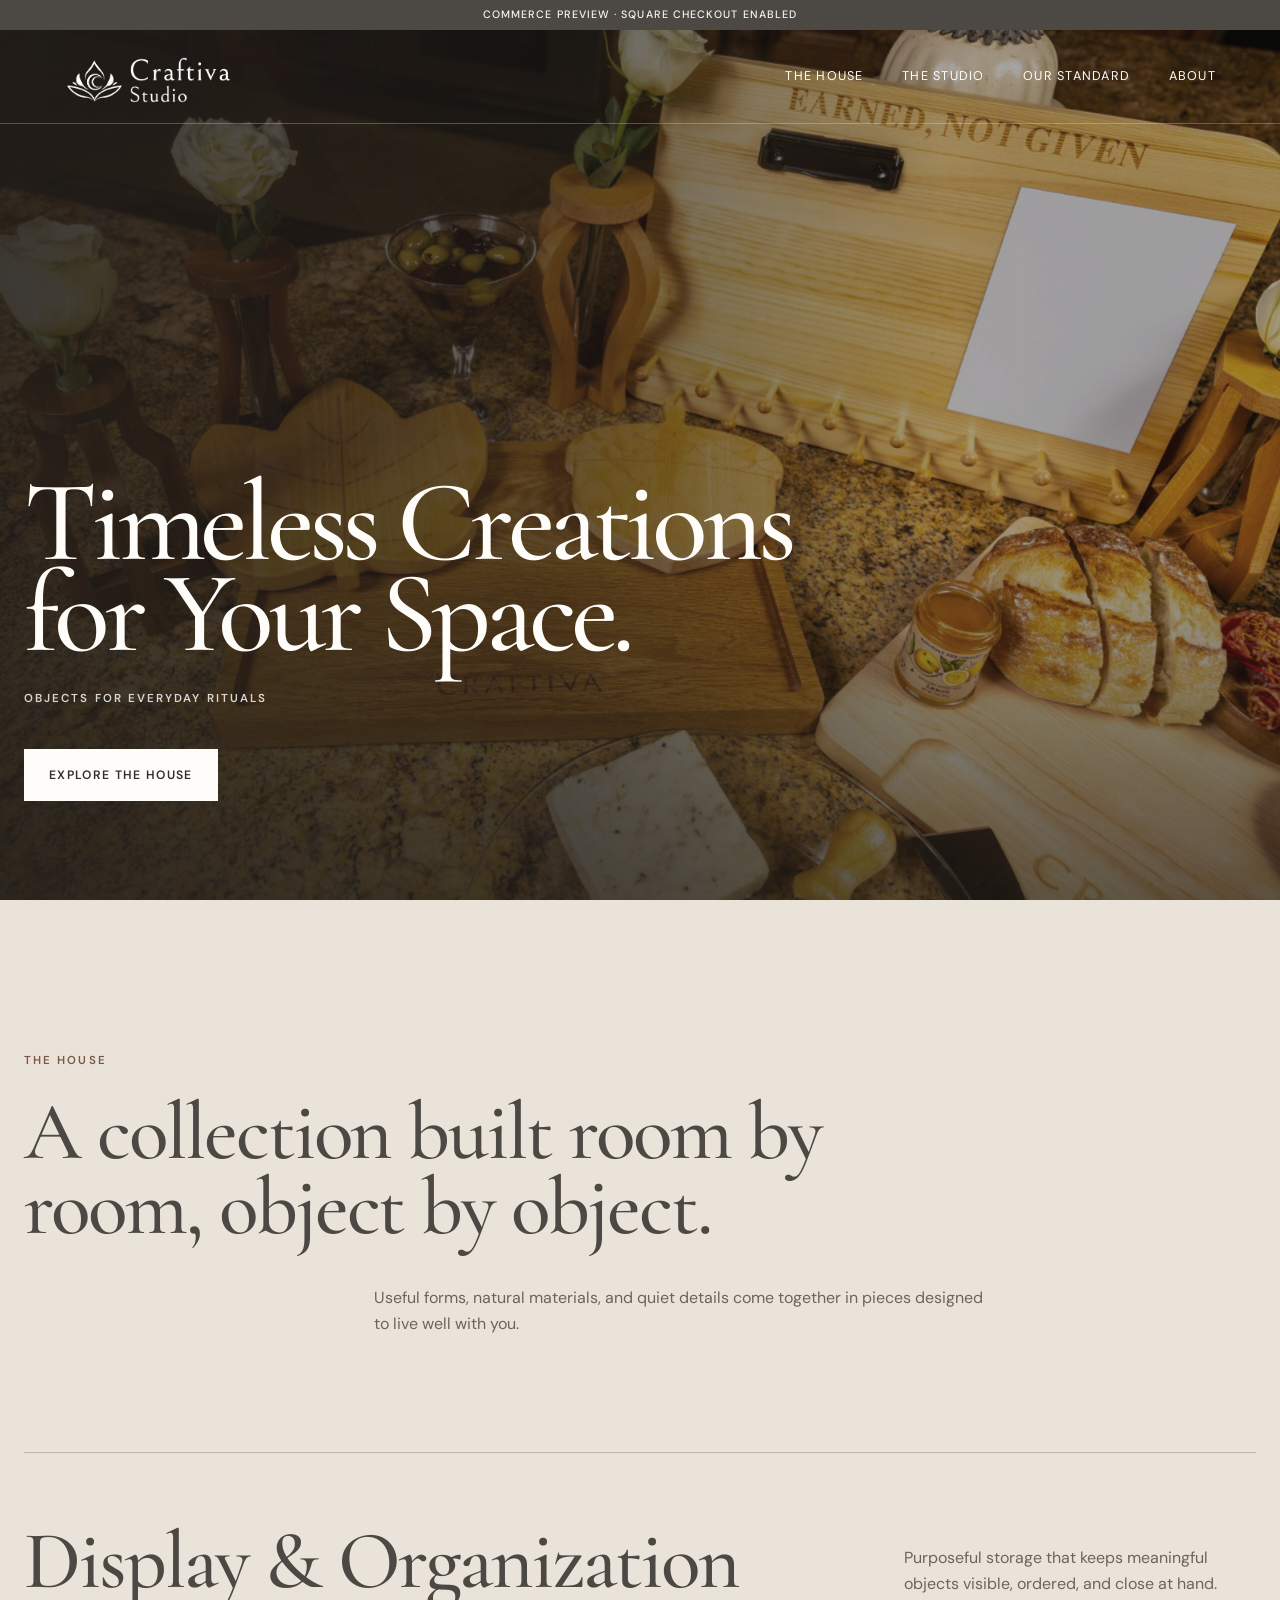
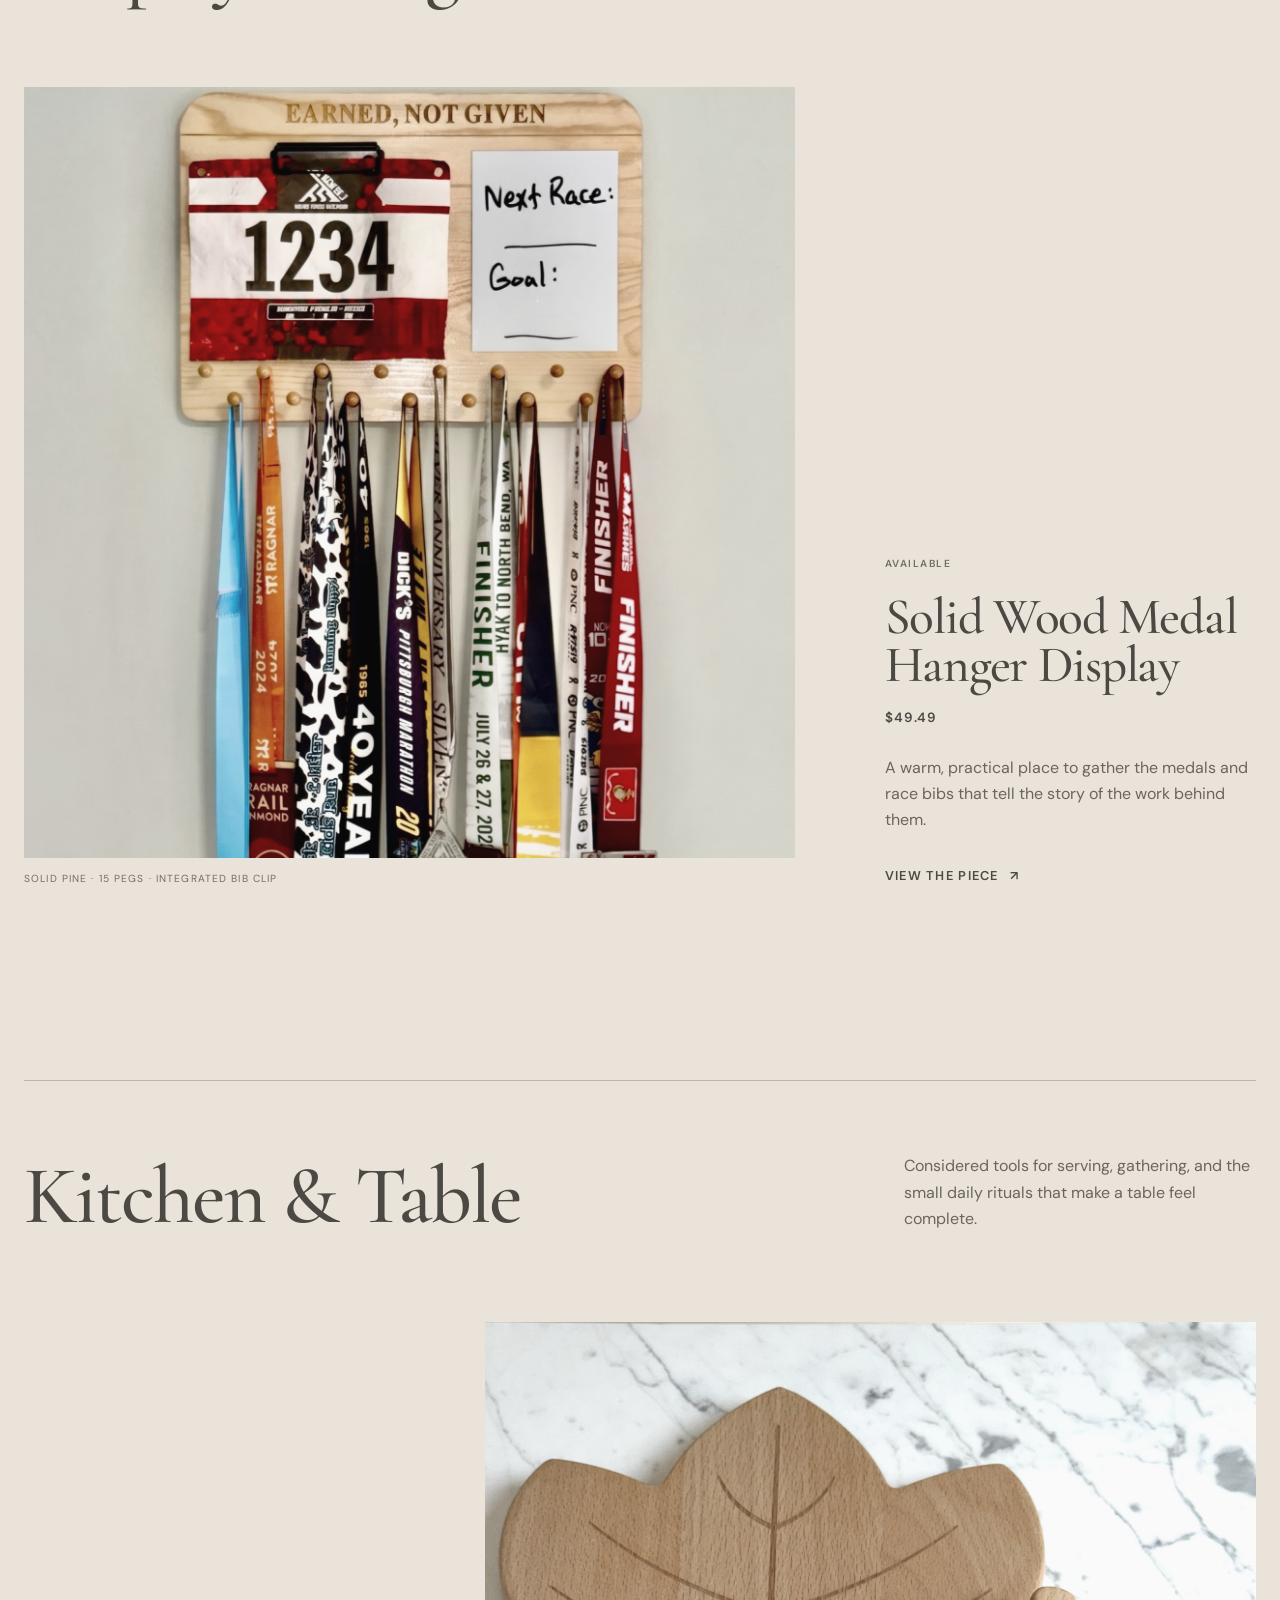
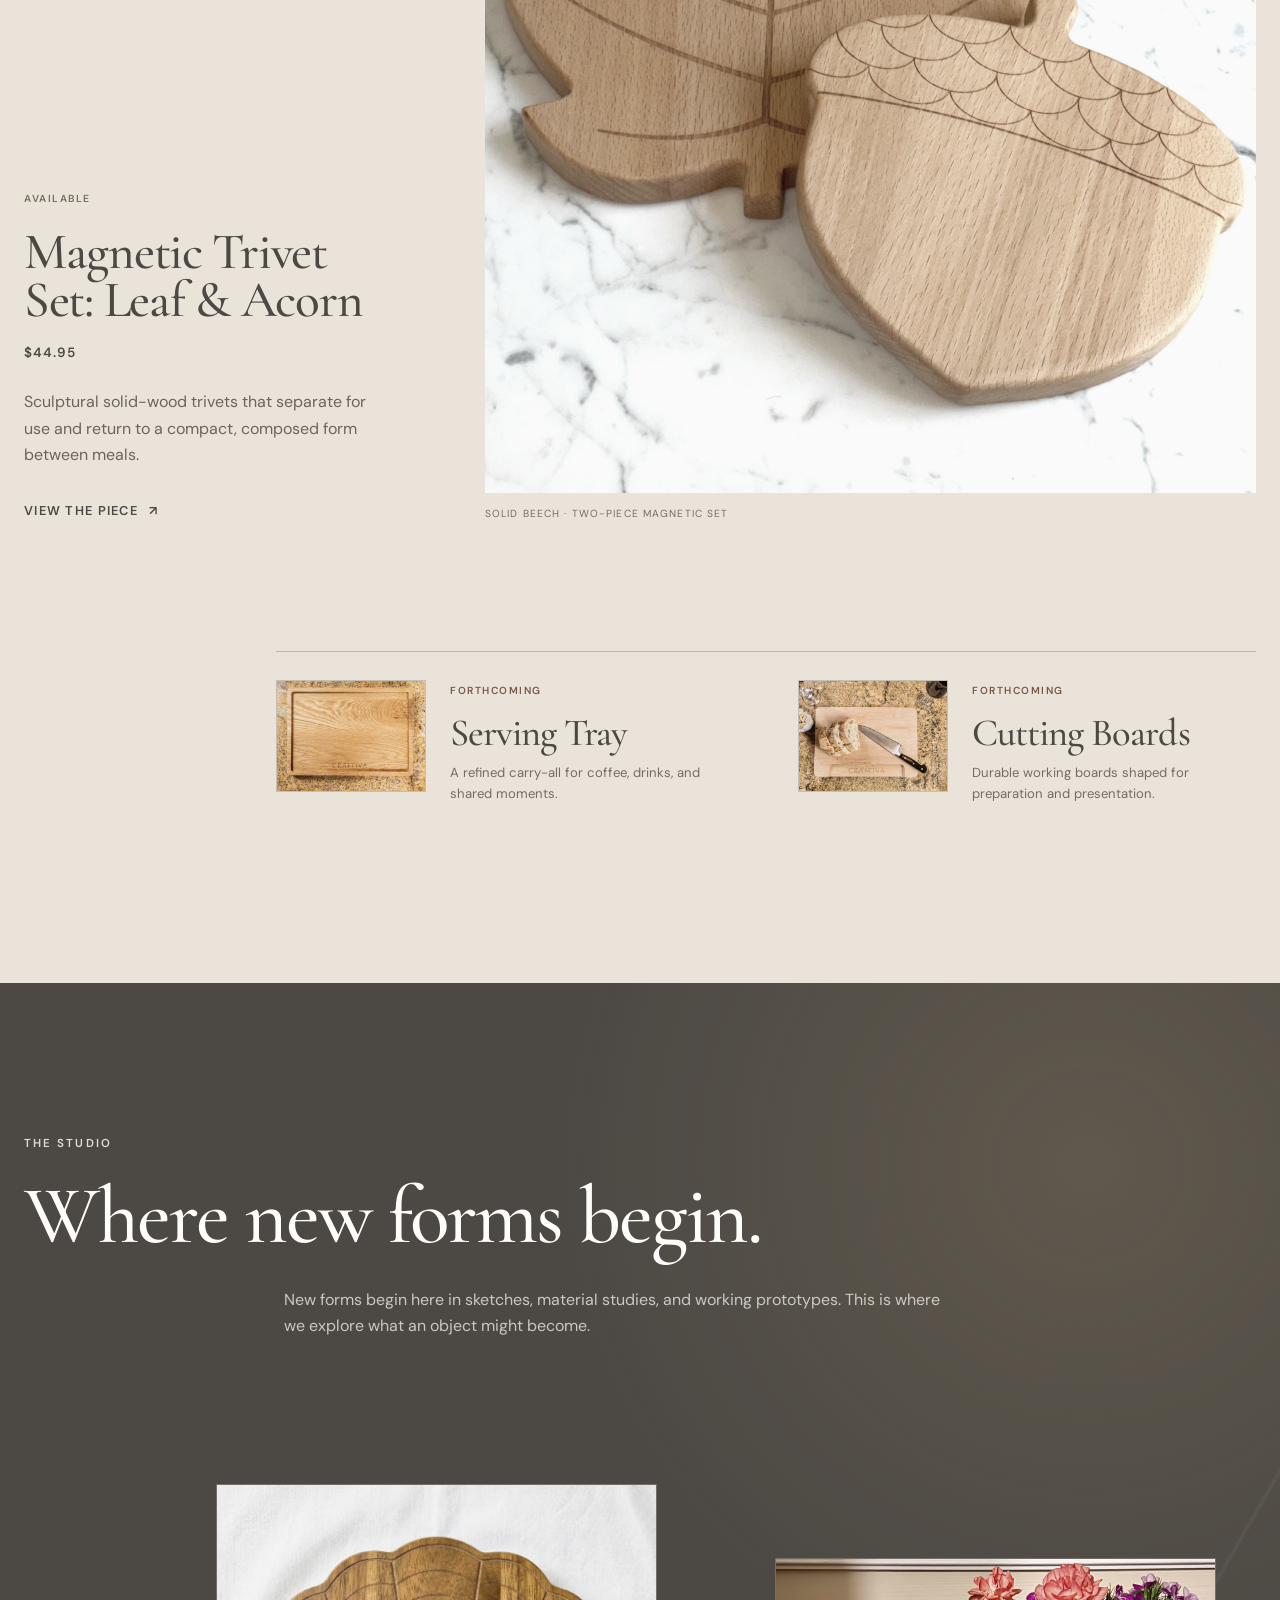
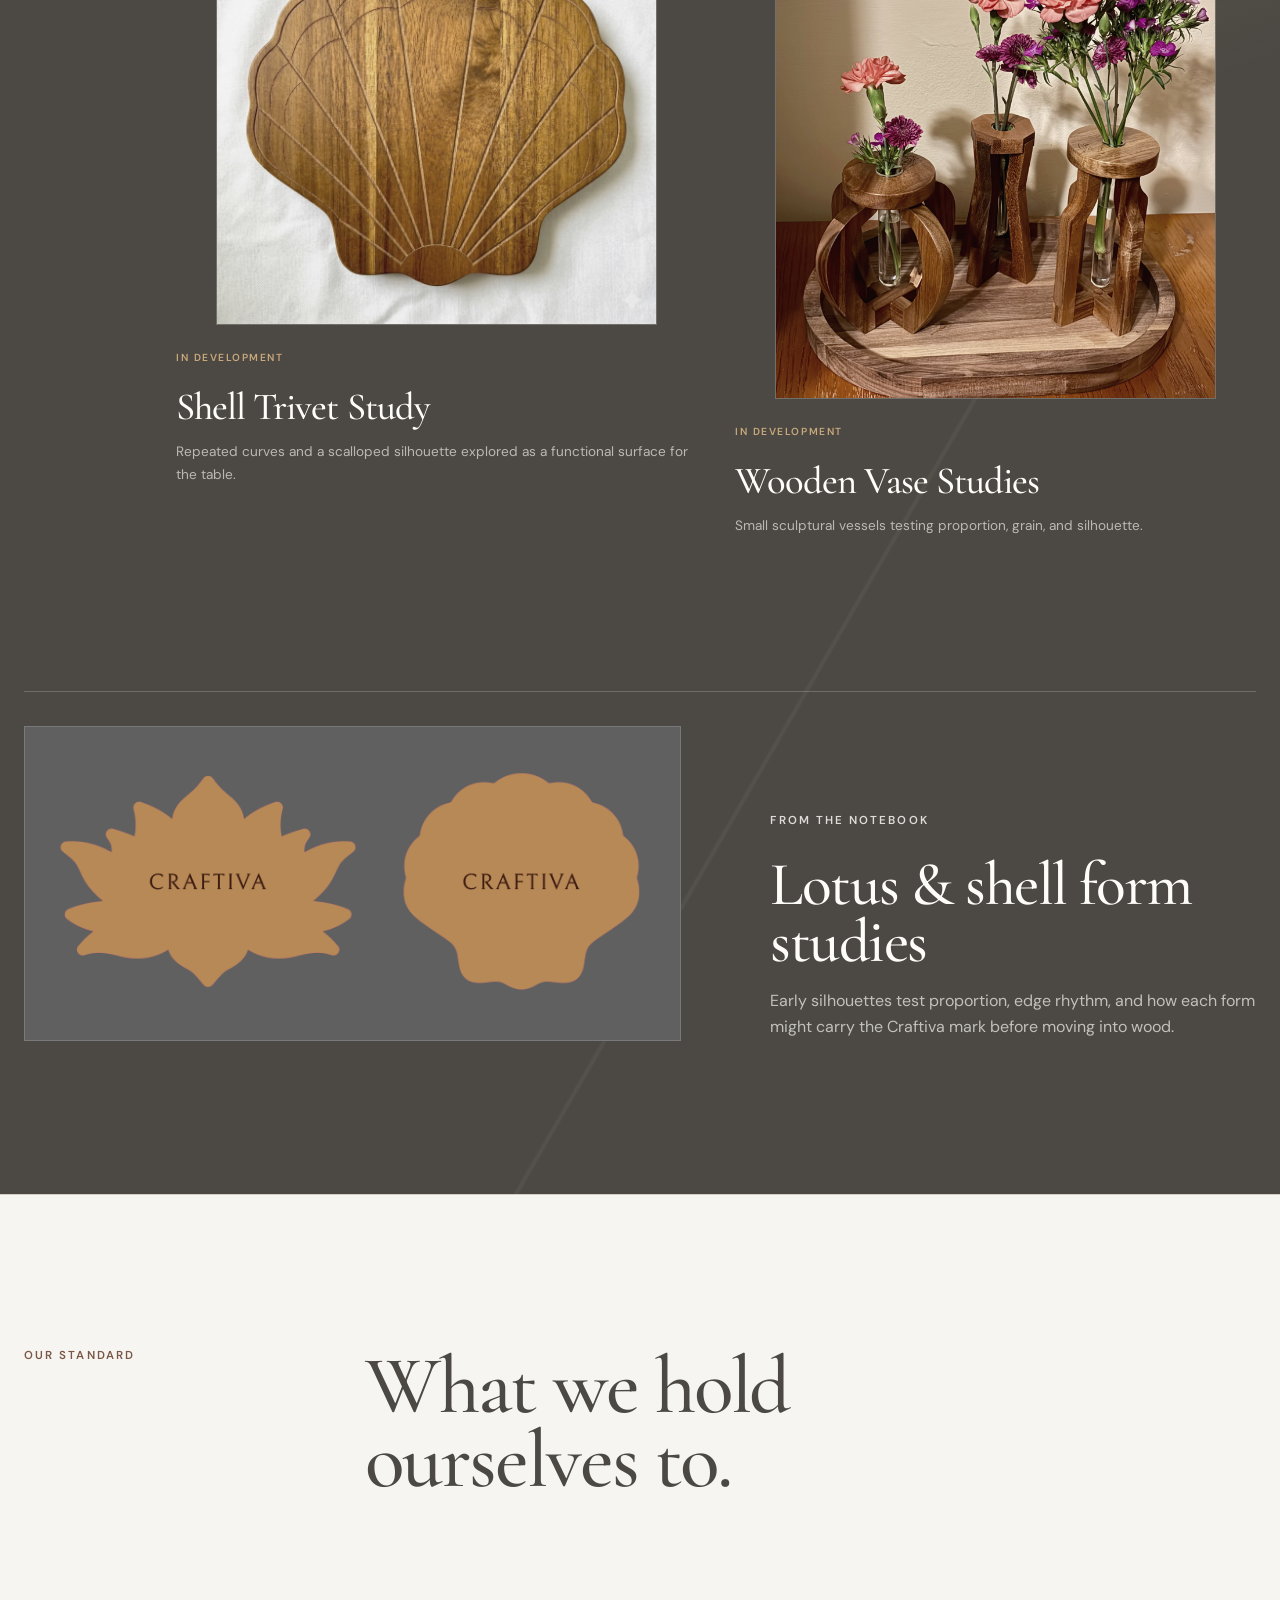
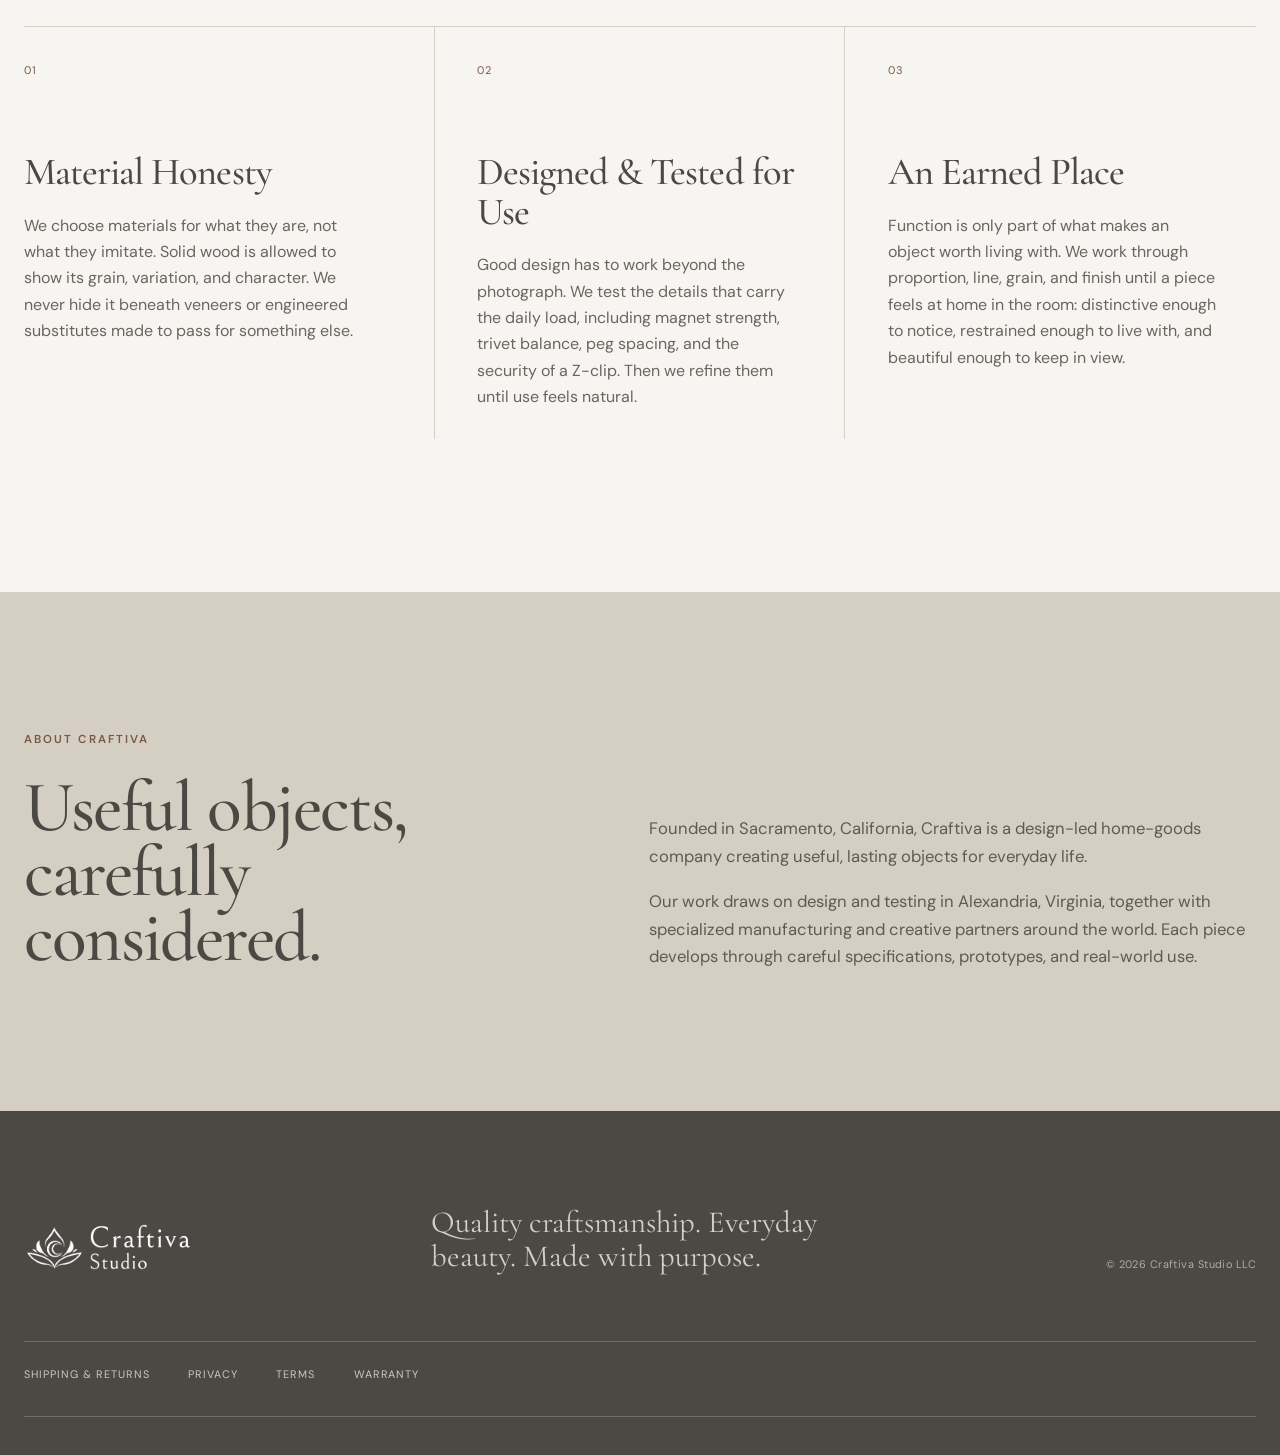
==== commit 80c2d128: "Update medal display photography" ====
--- a/index.html
+++ b/index.html
@@ -61,8 +61,8 @@
               <p>Purposeful storage that keeps meaningful objects visible, ordered, and close at hand.</p>
             </header>
             <div class="room__feature">
-              <figure class="room__image room__image--square">
-                <img src="/images/home/p01-card.jpg" alt="Solid wood medal hanger display holding race bibs, medals, and keepsake magnets" width="1909" height="1909">
+              <figure class="room__image room__image--square room__image--medal-capacity">
+                <img src="/images/home/p01-card-capacity.jpg" alt="Solid wood medal hanger display holding race bibs and a full collection of race medals beside a goal whiteboard" width="1596" height="1995">
                 <figcaption>Solid pine · 15 pegs · Integrated bib clip</figcaption>
               </figure>
               <div class="room__piece">
--- a/styles.css
+++ b/styles.css
@@ -937,6 +937,10 @@
   object-position: center;
 }
 
+.room__image--medal-capacity img {
+  object-position: center top;
+}
+
 .room__image figcaption {
   margin-top: 13px;
   color: #756d65;
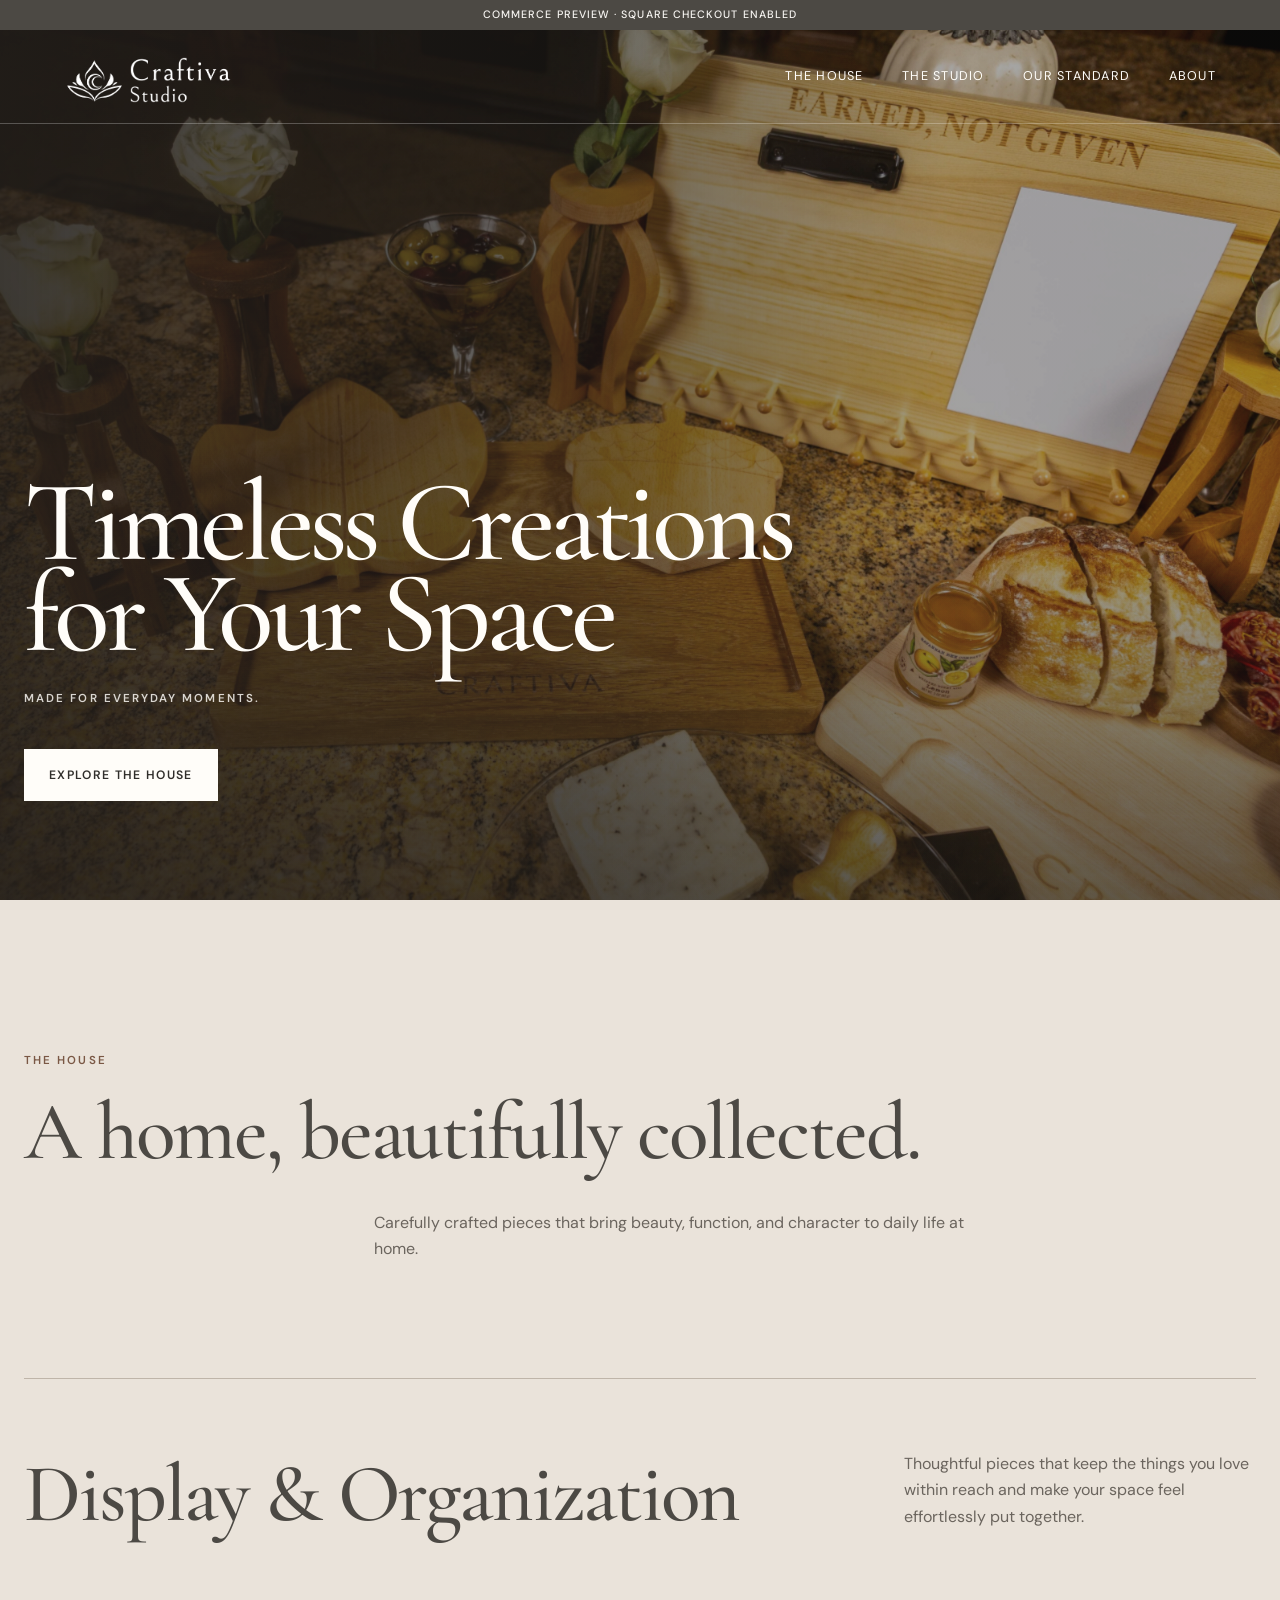
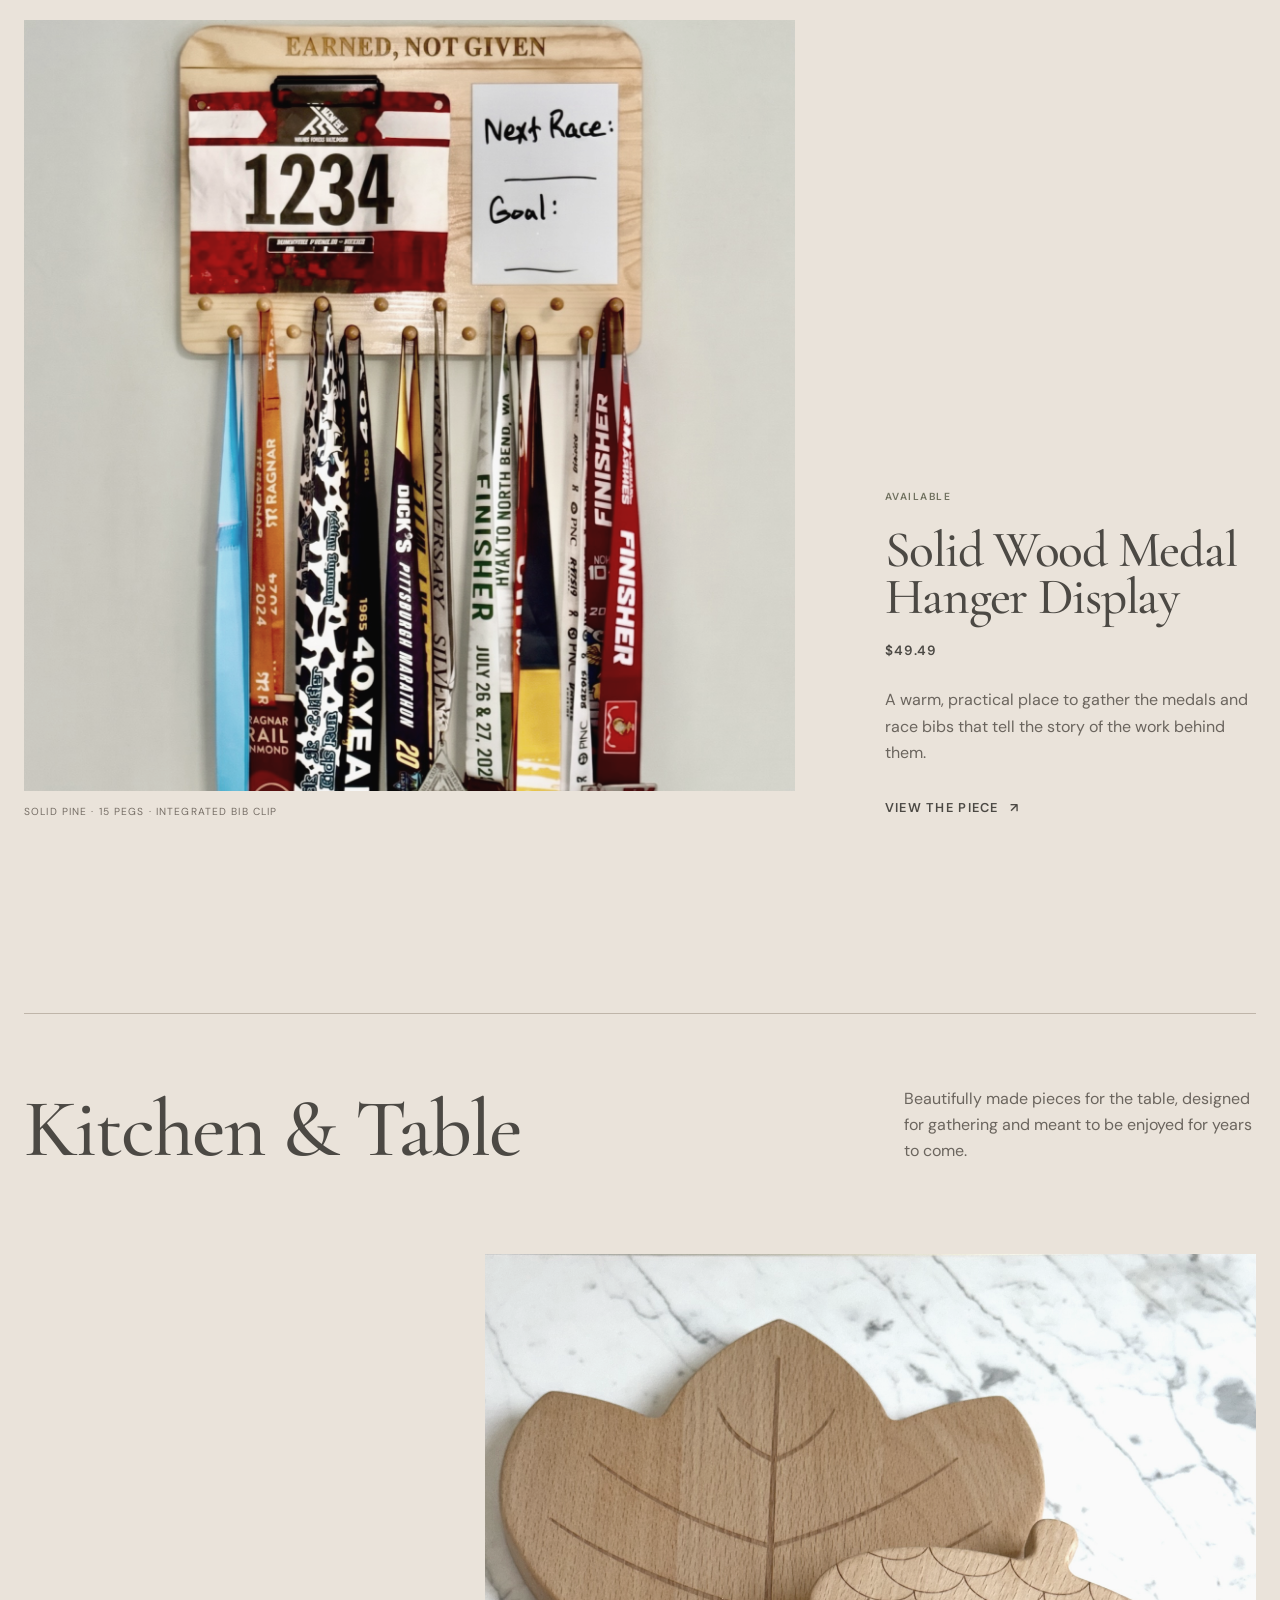
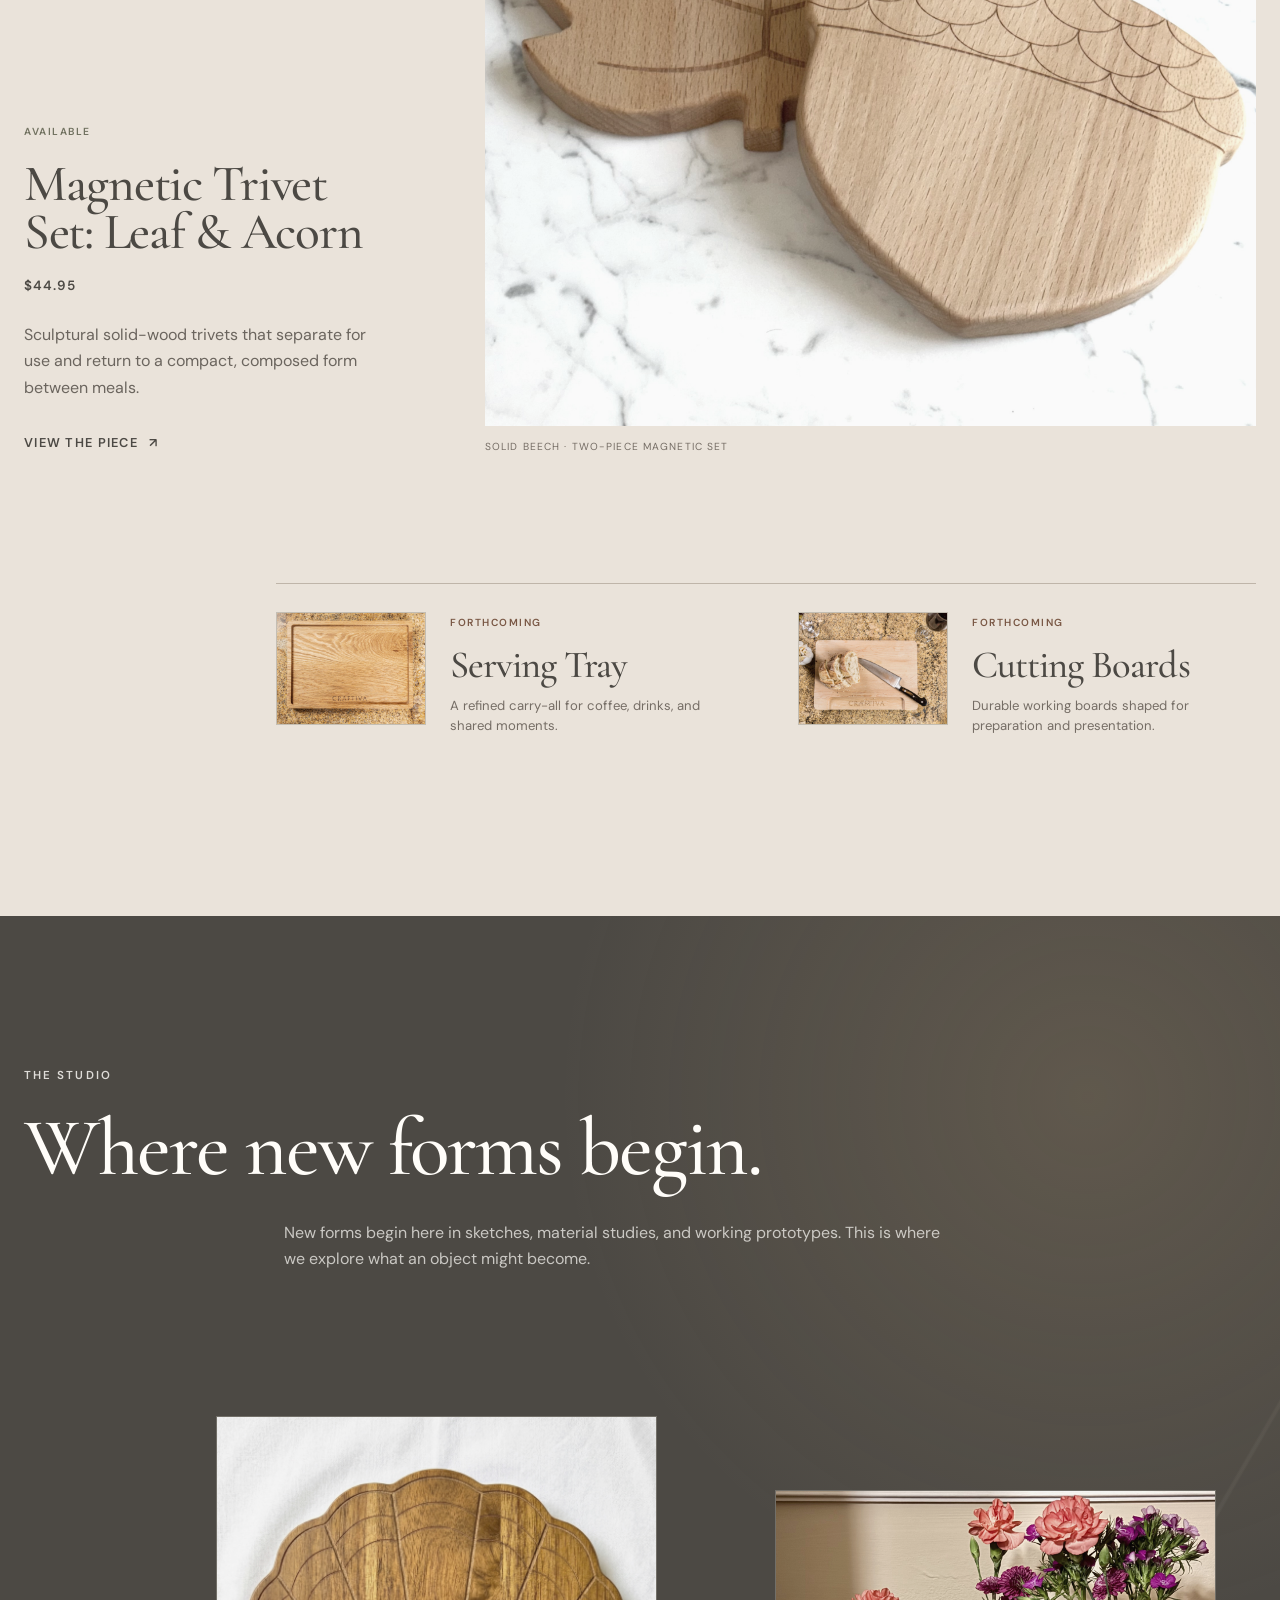
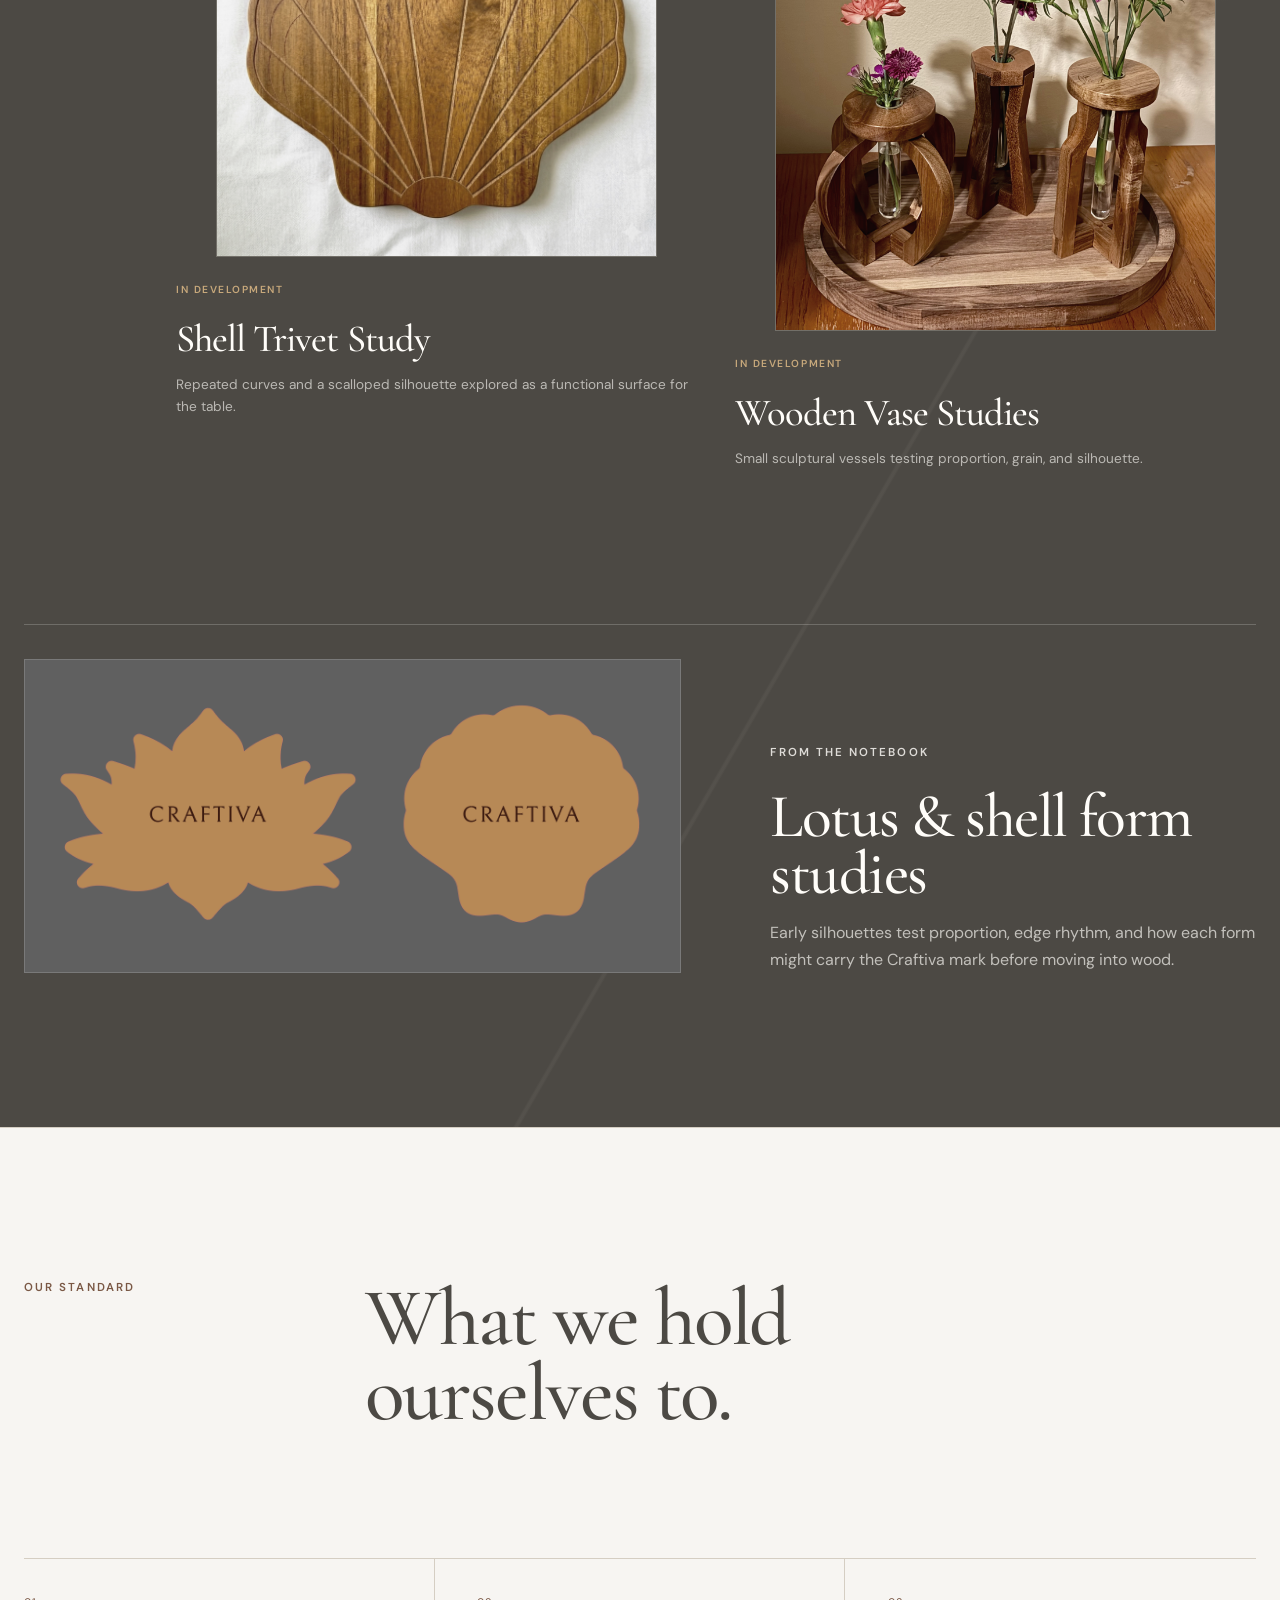
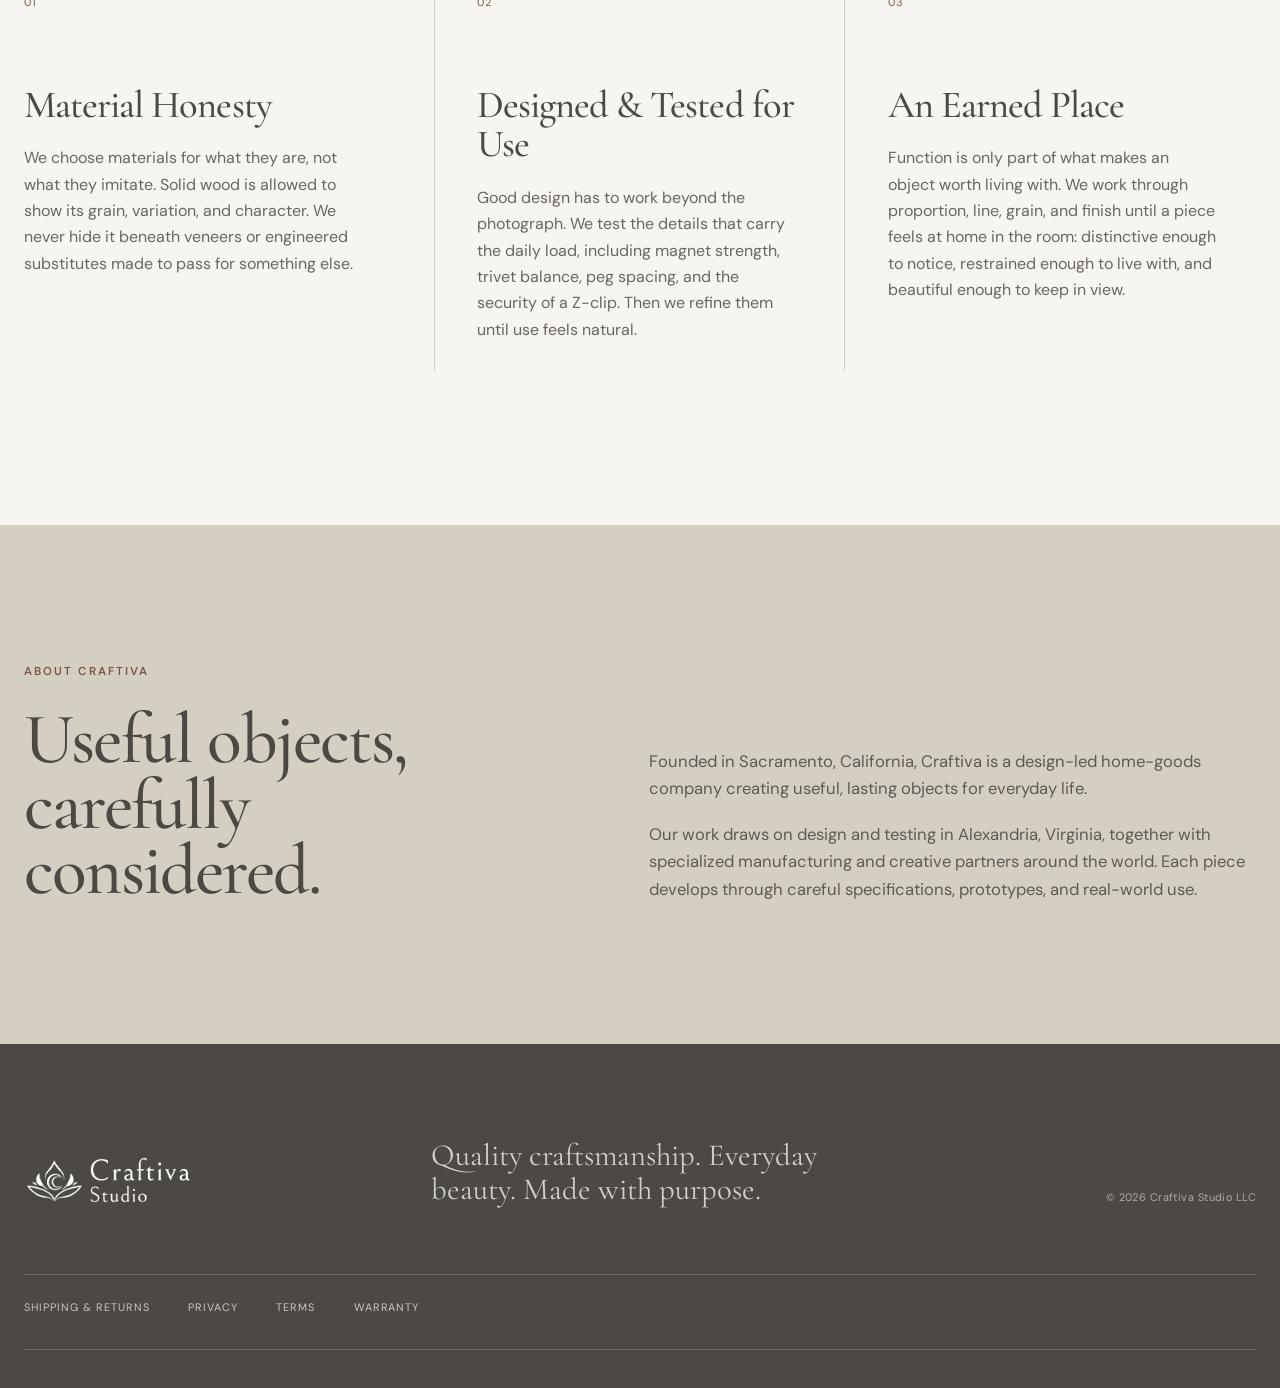
==== commit 49d03e2b: "Warm homepage section copy" ====
--- a/index.html
+++ b/index.html
@@ -41,8 +41,8 @@
         </picture>
         <div class="hero__veil" aria-hidden="true"></div>
         <div class="hero__content">
-          <h1 id="hero-title">Timeless Creations<br>for Your Space.</h1>
-          <p class="hero__lede hero__lede--rituals">Objects for everyday rituals</p>
+          <h1 id="hero-title">Timeless Creations<br>for Your Space</h1>
+          <p class="hero__lede hero__lede--rituals">Made for everyday moments.</p>
           <a class="button button--light" href="#house">Explore the House</a>
         </div>
       </section>
@@ -51,14 +51,14 @@
         <div class="section__inner">
           <div class="house__intro reveal">
             <p class="eyebrow">The House</p>
-            <h2 id="house-title">A collection built room by room, object by object.</h2>
-            <p>Useful forms, natural materials, and quiet details come together in pieces designed to live well with you.</p>
+            <h2 id="house-title">A home, beautifully collected.</h2>
+            <p>Carefully crafted pieces that bring beauty, function, and character to daily life at home.</p>
           </div>
 
           <article class="room reveal" aria-labelledby="display-room-title">
             <header class="room__heading">
               <h3 id="display-room-title">Display &amp; Organization</h3>
-              <p>Purposeful storage that keeps meaningful objects visible, ordered, and close at hand.</p>
+              <p>Thoughtful pieces that keep the things you love within reach and make your space feel effortlessly put together.</p>
             </header>
             <div class="room__feature">
               <figure class="room__image room__image--square room__image--medal-capacity">
@@ -78,7 +78,7 @@
           <article class="room room--kitchen reveal" aria-labelledby="kitchen-room-title">
             <header class="room__heading">
               <h3 id="kitchen-room-title">Kitchen &amp; Table</h3>
-              <p>Considered tools for serving, gathering, and the small daily rituals that make a table feel complete.</p>
+              <p>Beautifully made pieces for the table, designed for gathering and meant to be enjoyed for years to come.</p>
             </header>
             <div class="room__feature room__feature--reverse">
               <figure class="room__image room__image--square">
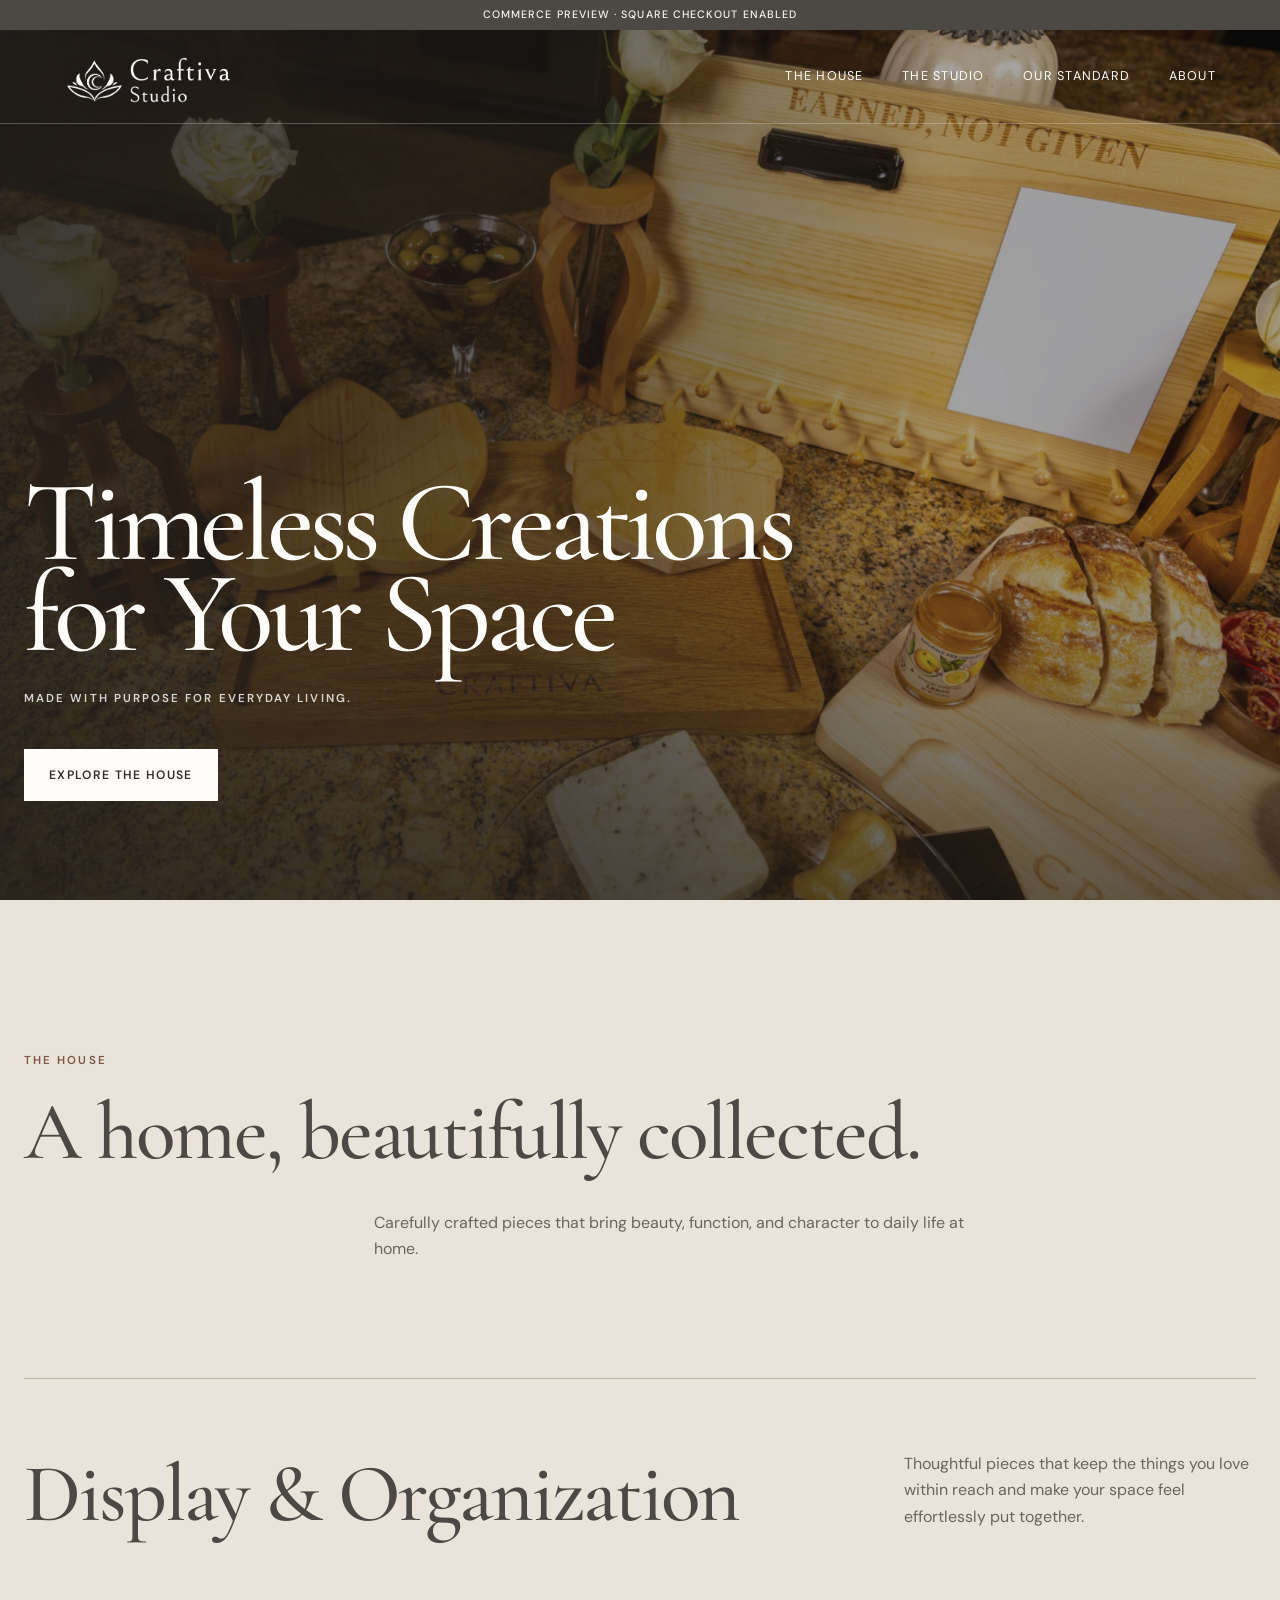
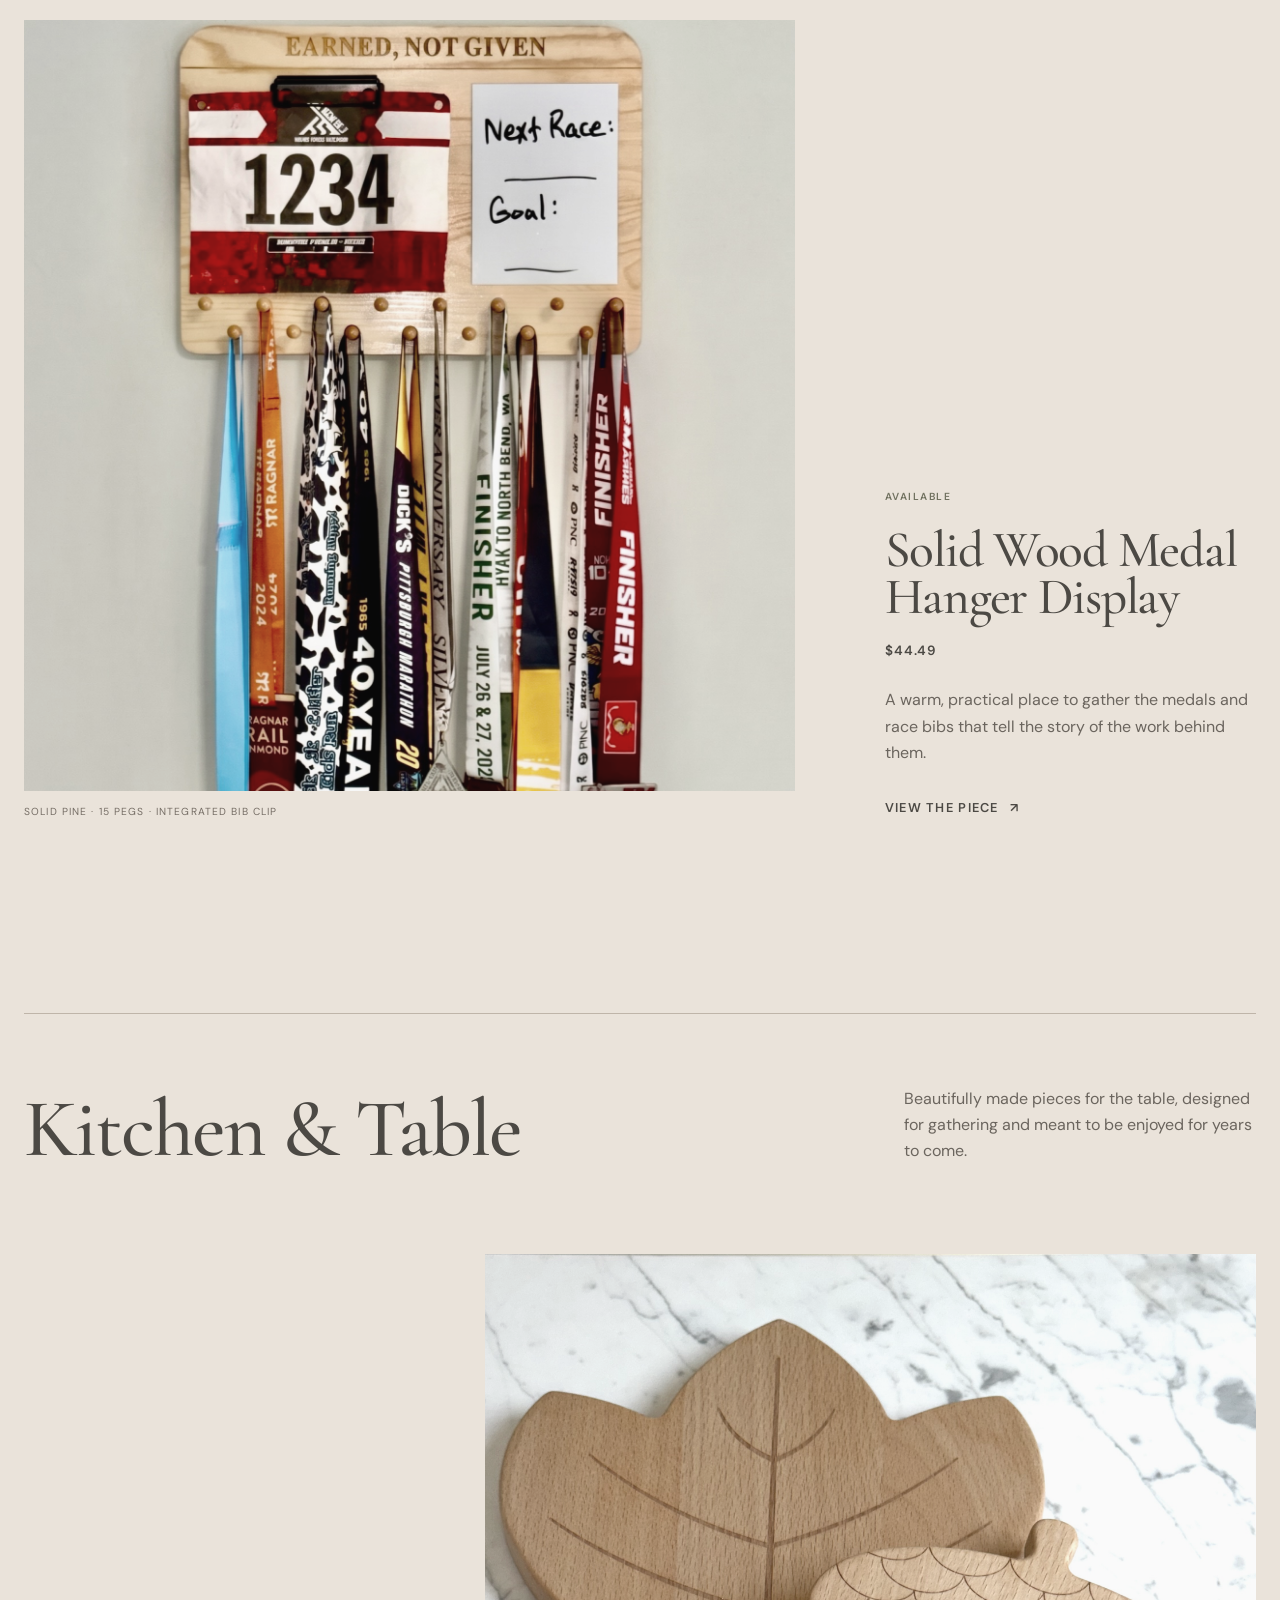
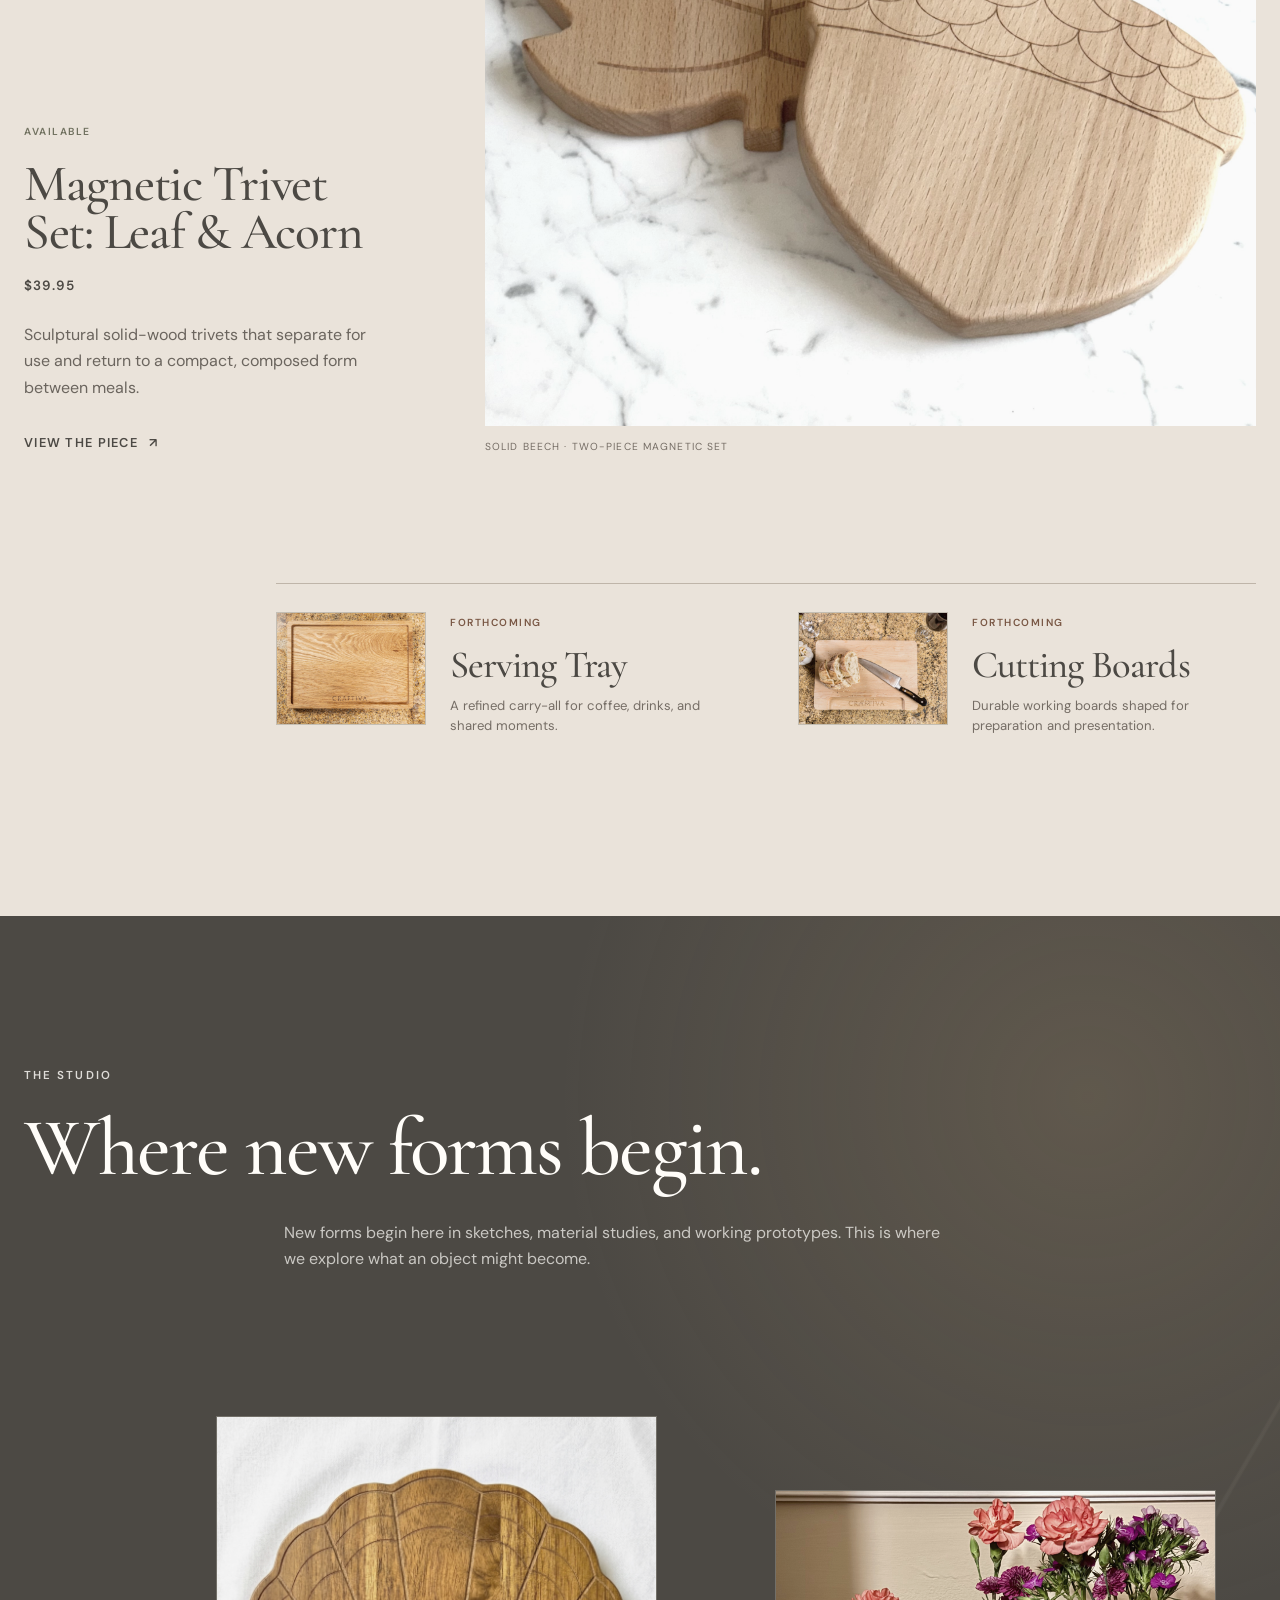
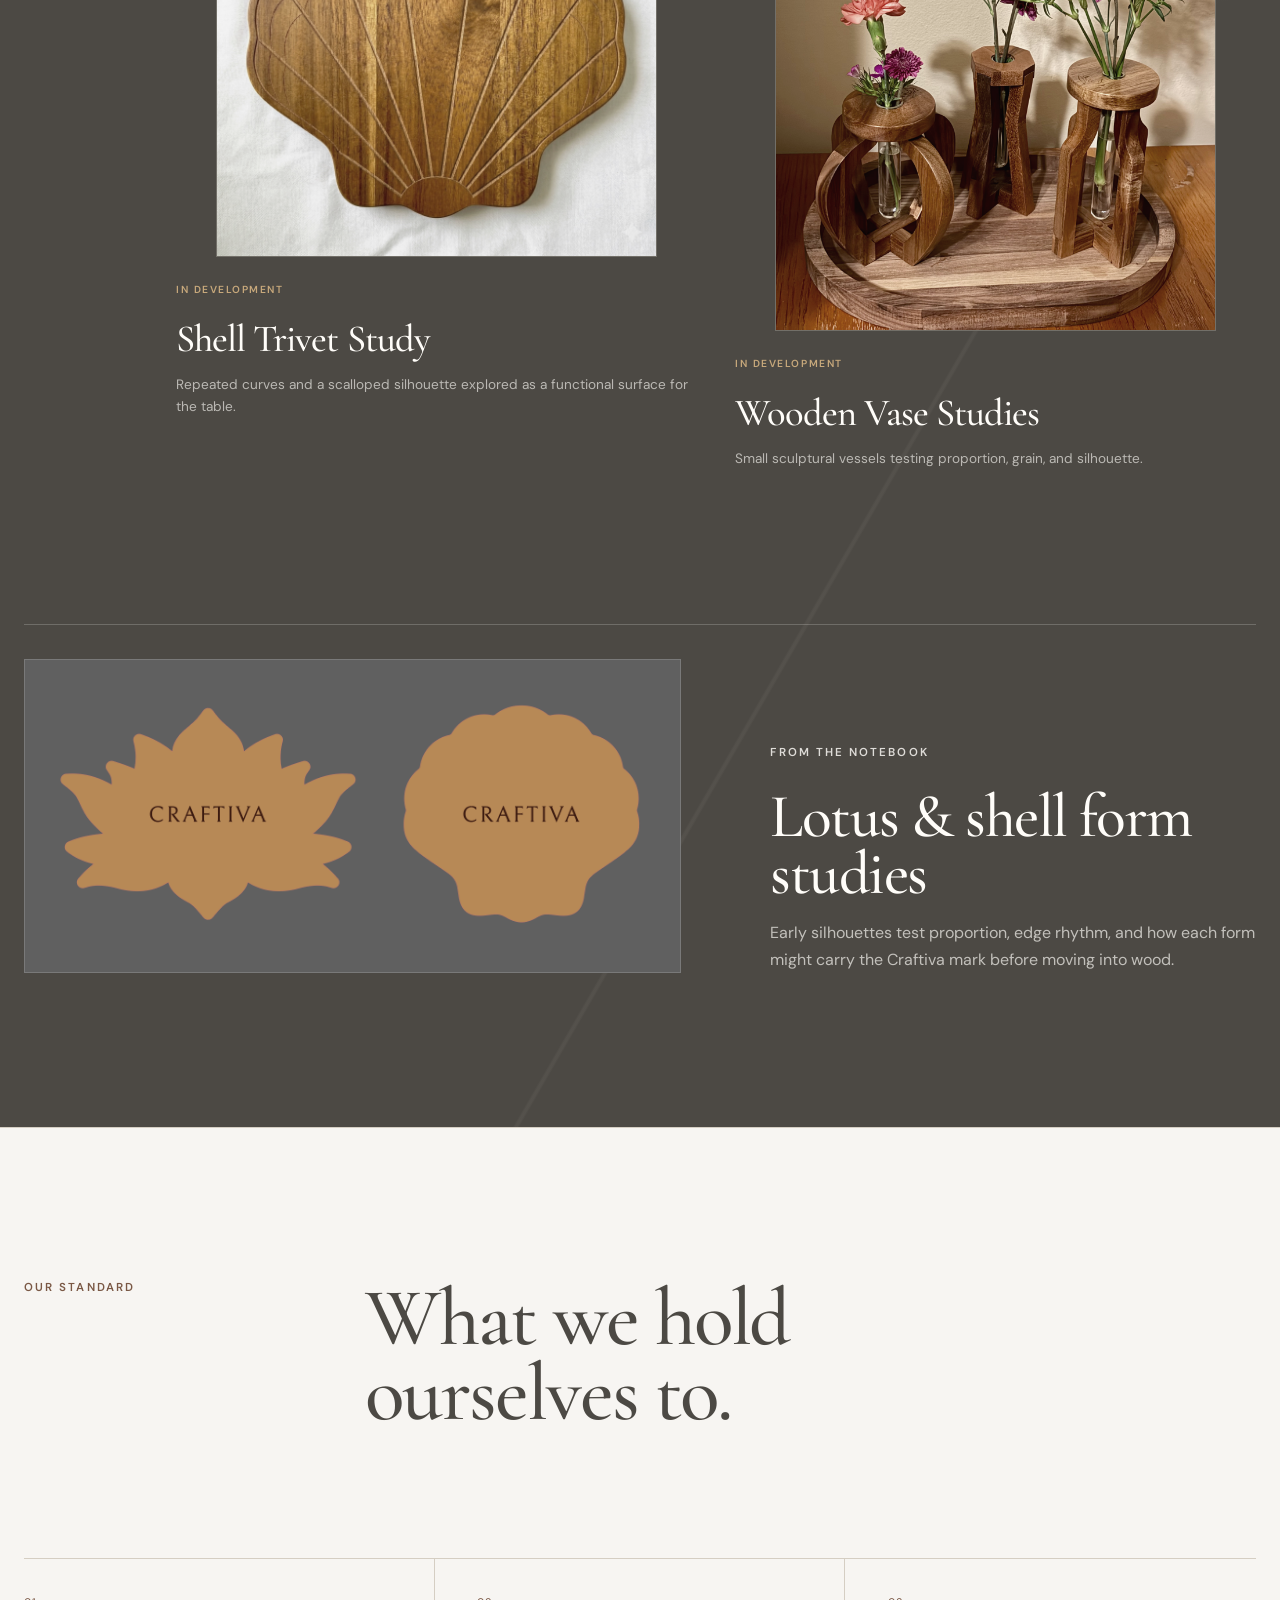
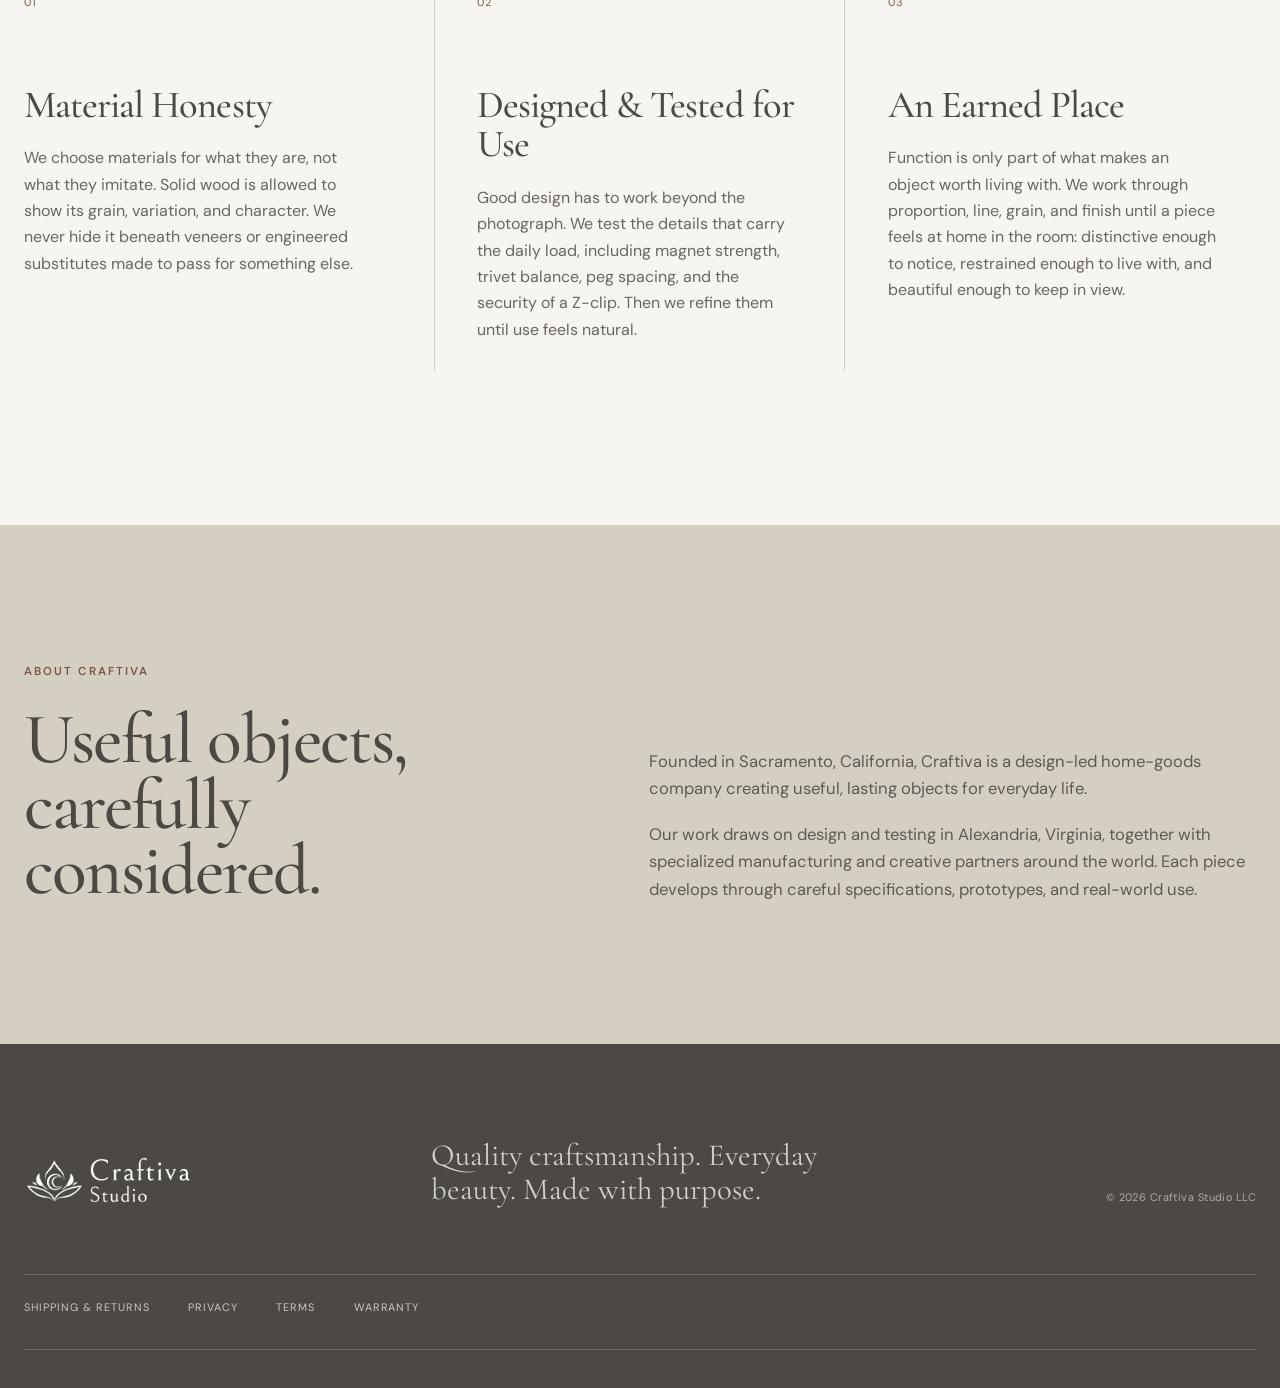
==== commit 1c86cbb2: "Update launch copy and pricing" ====
--- a/index.html
+++ b/index.html
@@ -42,7 +42,7 @@
         <div class="hero__veil" aria-hidden="true"></div>
         <div class="hero__content">
           <h1 id="hero-title">Timeless Creations<br>for Your Space</h1>
-          <p class="hero__lede hero__lede--rituals">Made for everyday moments.</p>
+          <p class="hero__lede hero__lede--rituals">Made with purpose for everyday living.</p>
           <a class="button button--light" href="#house">Explore the House</a>
         </div>
       </section>
@@ -68,7 +68,7 @@
               <div class="room__piece">
                 <p class="status-label">Available</p>
                 <h4>Solid Wood Medal Hanger Display</h4>
-                <p class="piece-price">$49.49</p>
+                <p class="piece-price">$44.49</p>
                 <p>A warm, practical place to gather the medals and race bibs that tell the story of the work behind them.</p>
                 <a class="text-link" href="/products/solid-wood-medal-hanger-display/">View the Piece <span aria-hidden="true">↗</span></a>
               </div>
@@ -88,7 +88,7 @@
               <div class="room__piece">
                 <p class="status-label">Available</p>
                 <h4>Magnetic Trivet Set: Leaf &amp; Acorn</h4>
-                <p class="piece-price">$44.95</p>
+                <p class="piece-price">$39.95</p>
                 <p>Sculptural solid-wood trivets that separate for use and return to a compact, composed form between meals.</p>
                 <a class="text-link" href="/products/magnetic-trivet-set-leaf-acorn/">View the Piece <span aria-hidden="true">↗</span></a>
               </div>
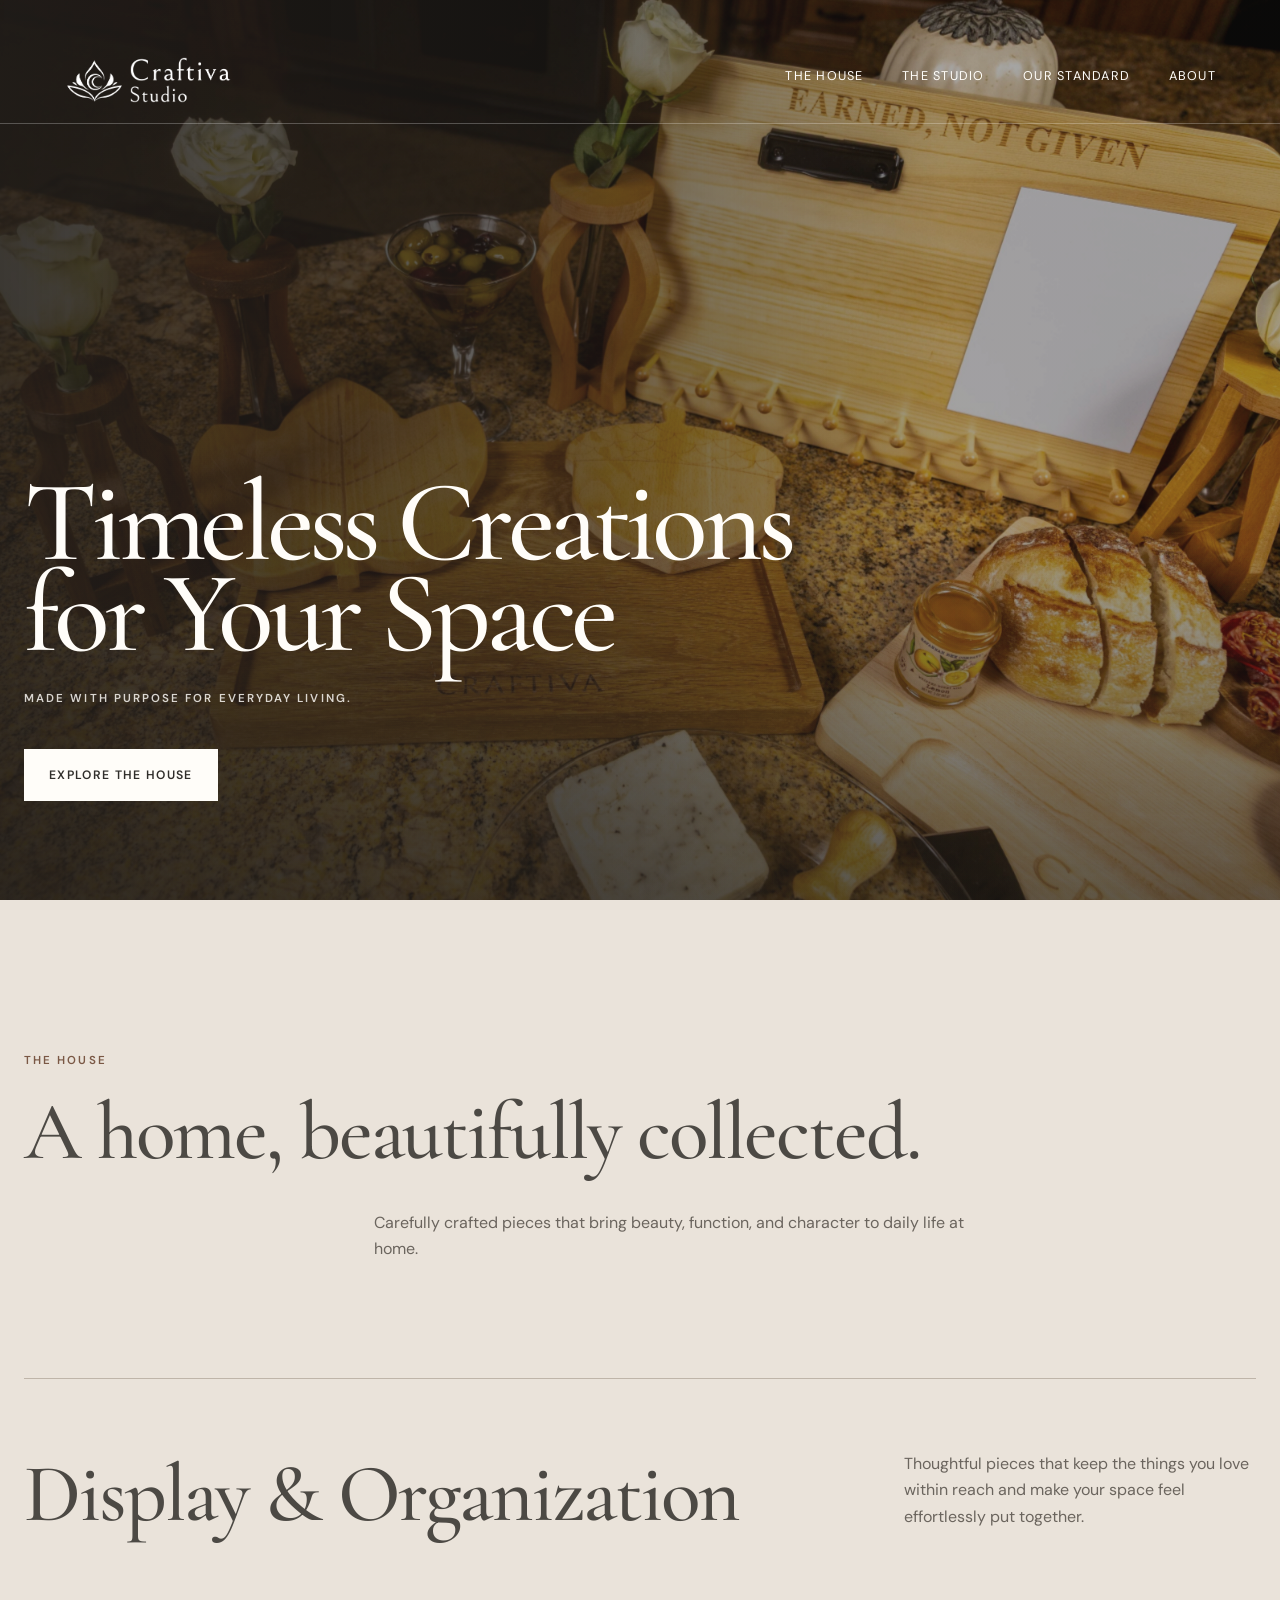
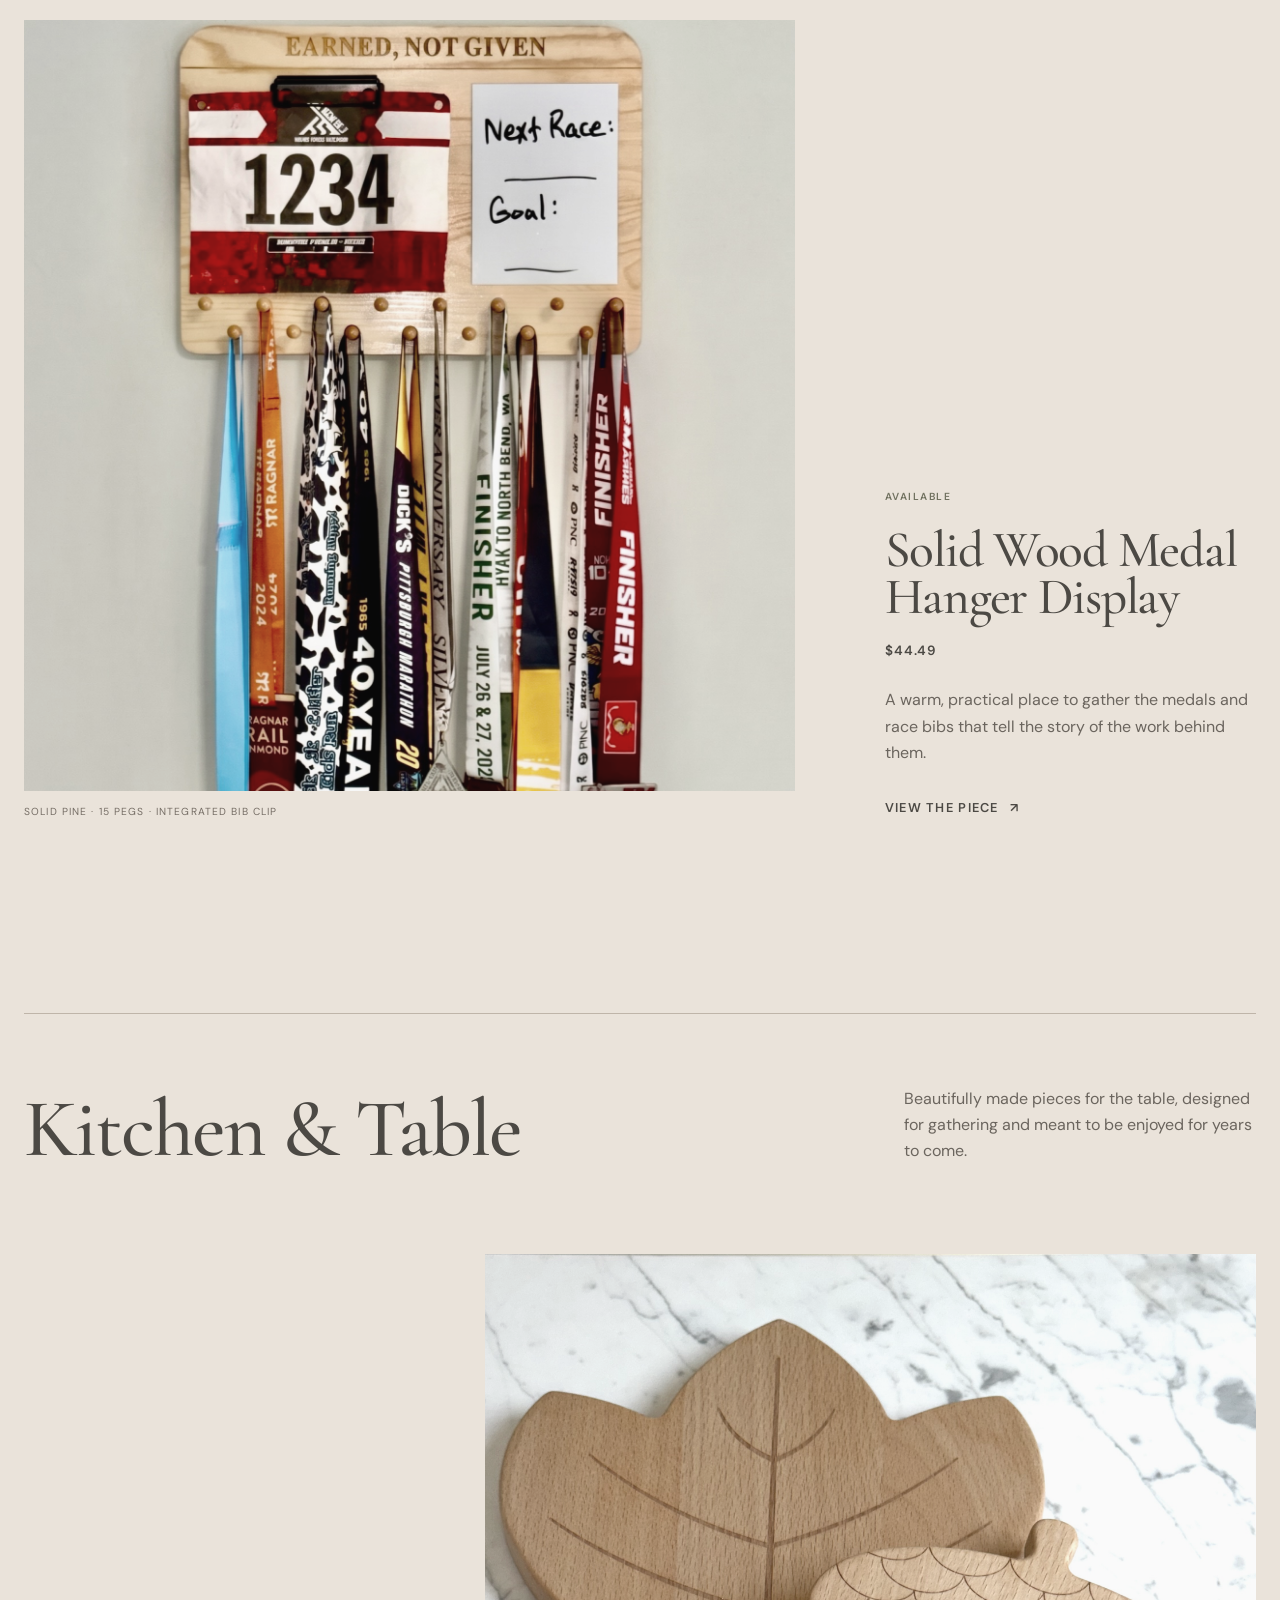
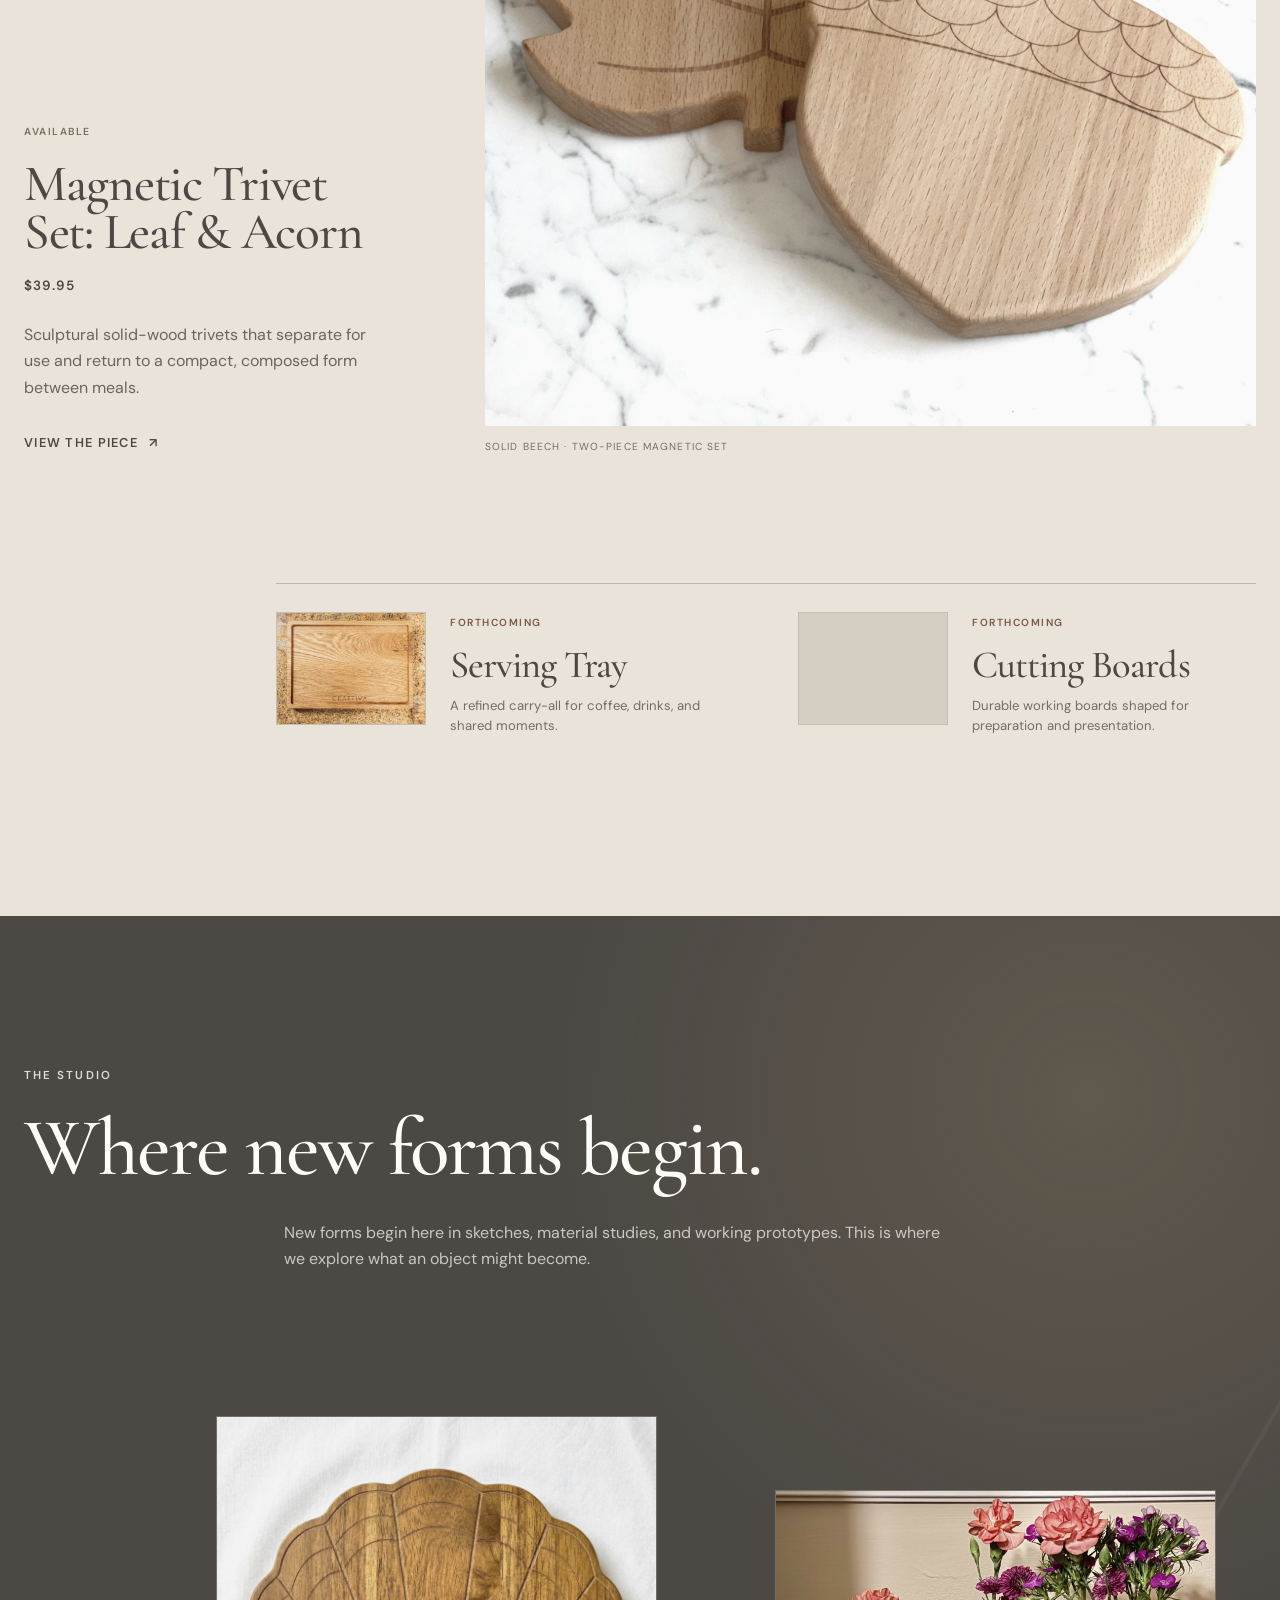
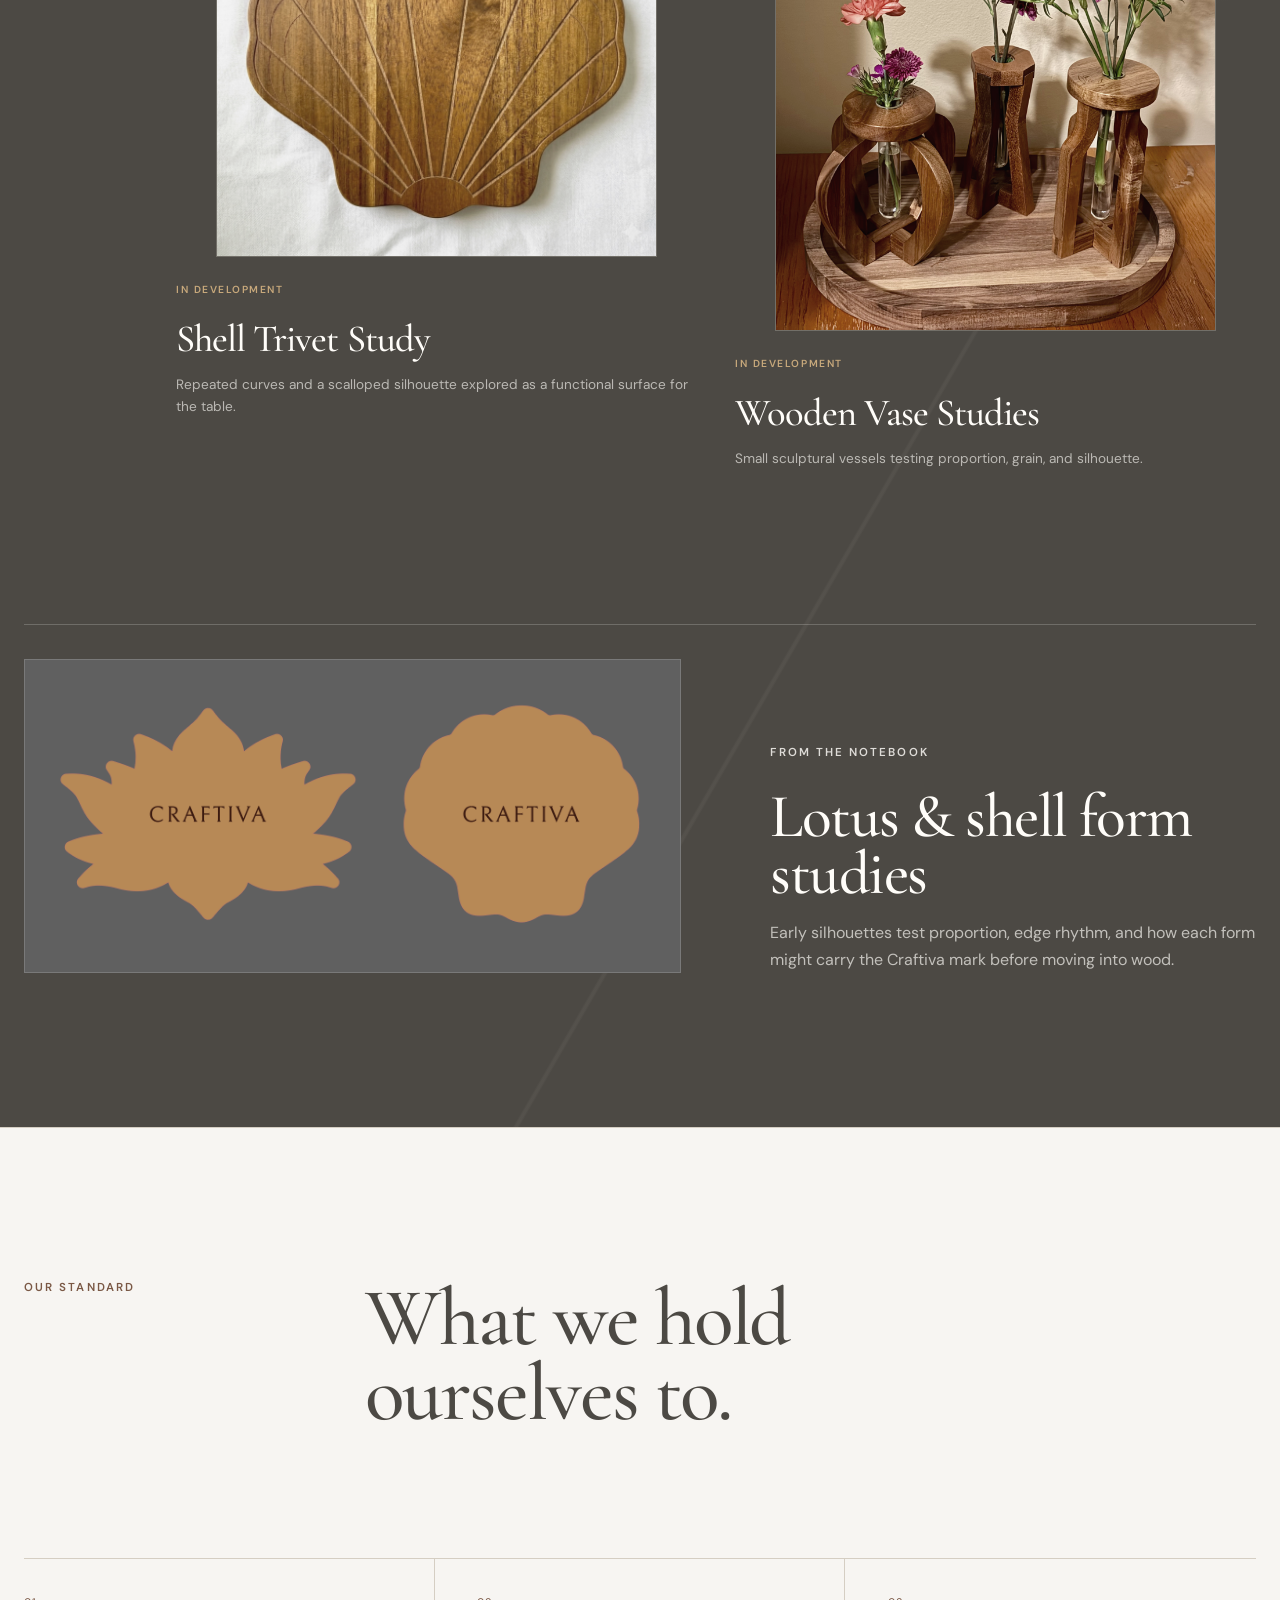
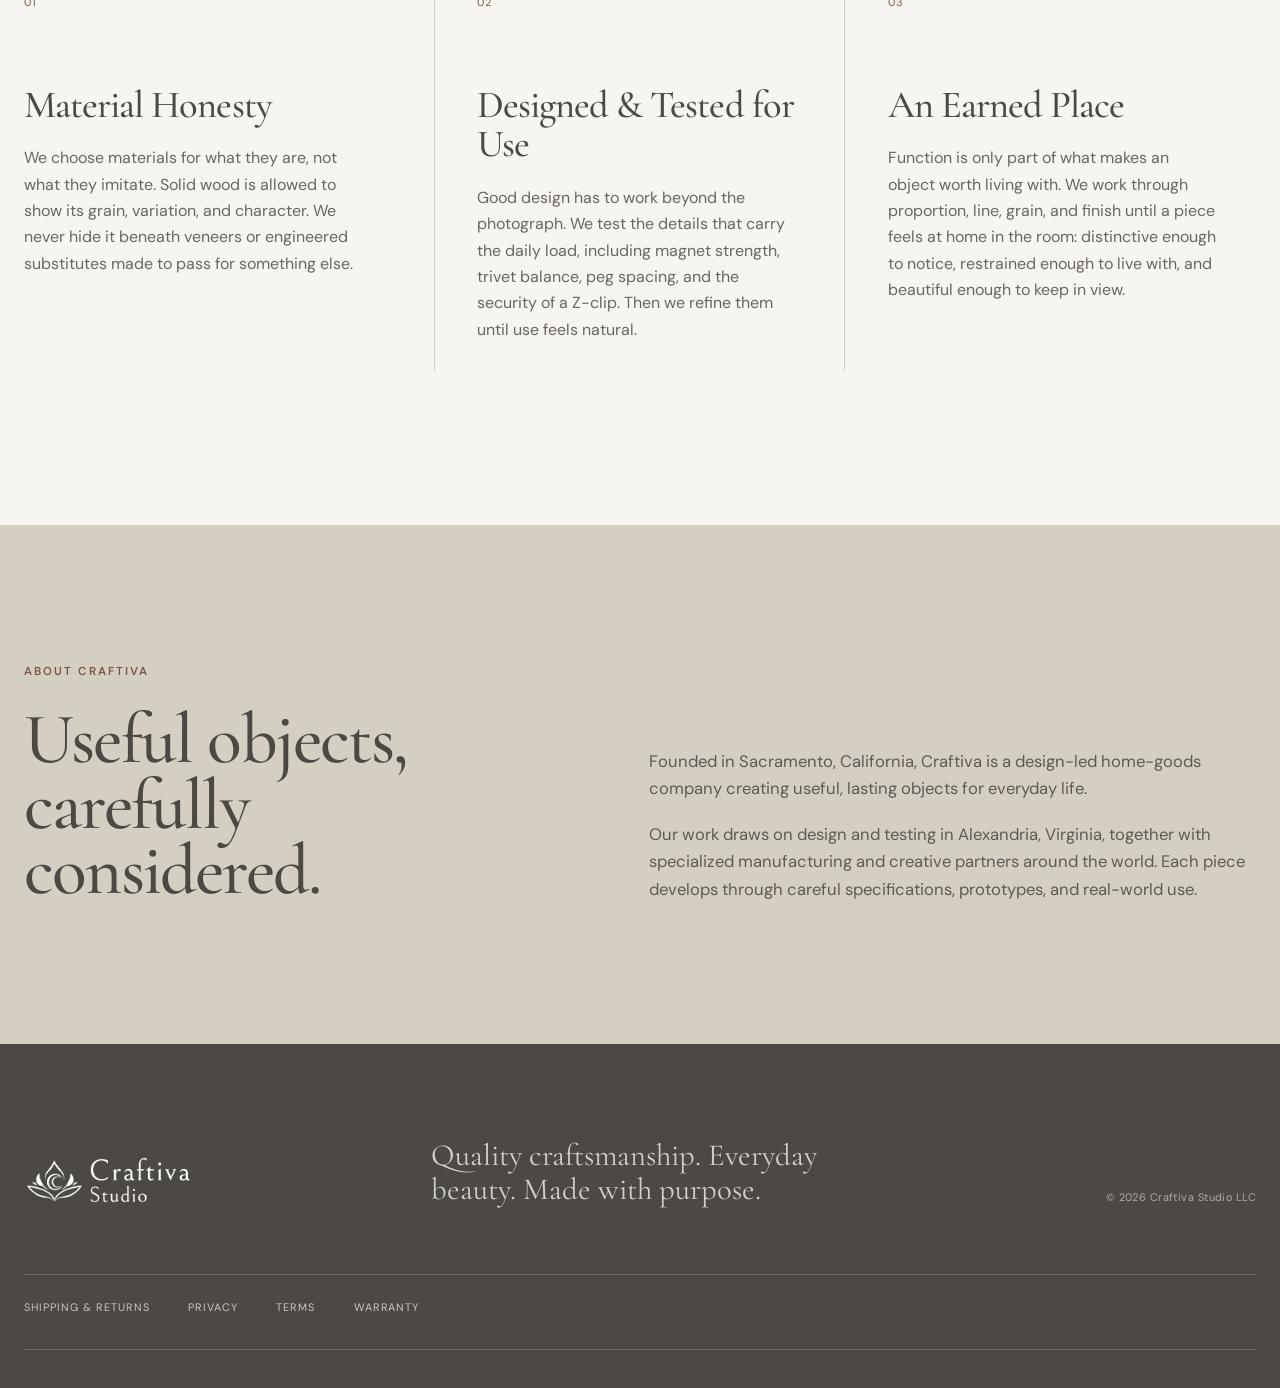
==== commit c9e9b389: "Remove preview banner and correct homepage trivet image" ====
--- a/index.html
+++ b/index.html
@@ -15,7 +15,7 @@
   <body>
     <a class="skip-link" href="#main-content">Skip to content</a>
 
-    <div class="preview-note" role="note">Commerce preview · Square checkout enabled</div>
+    
 
     <header class="site-header" data-header>
       <a class="brand" href="#top" aria-label="Craftiva home">
@@ -82,7 +82,7 @@
             </header>
             <div class="room__feature room__feature--reverse">
               <figure class="room__image room__image--square">
-                <img src="/images/home/p02-card.jpg" alt="Leaf and acorn solid wood magnetic trivet set on a light marble surface" width="2692" height="2692">
+                <img src="/images/products/p02/p02-main.jpg" alt="Leaf and acorn solid wood magnetic trivet set on a light marble surface" width="2692" height="2692">
                 <figcaption>Solid beech · Two-piece magnetic set</figcaption>
               </figure>
               <div class="room__piece">
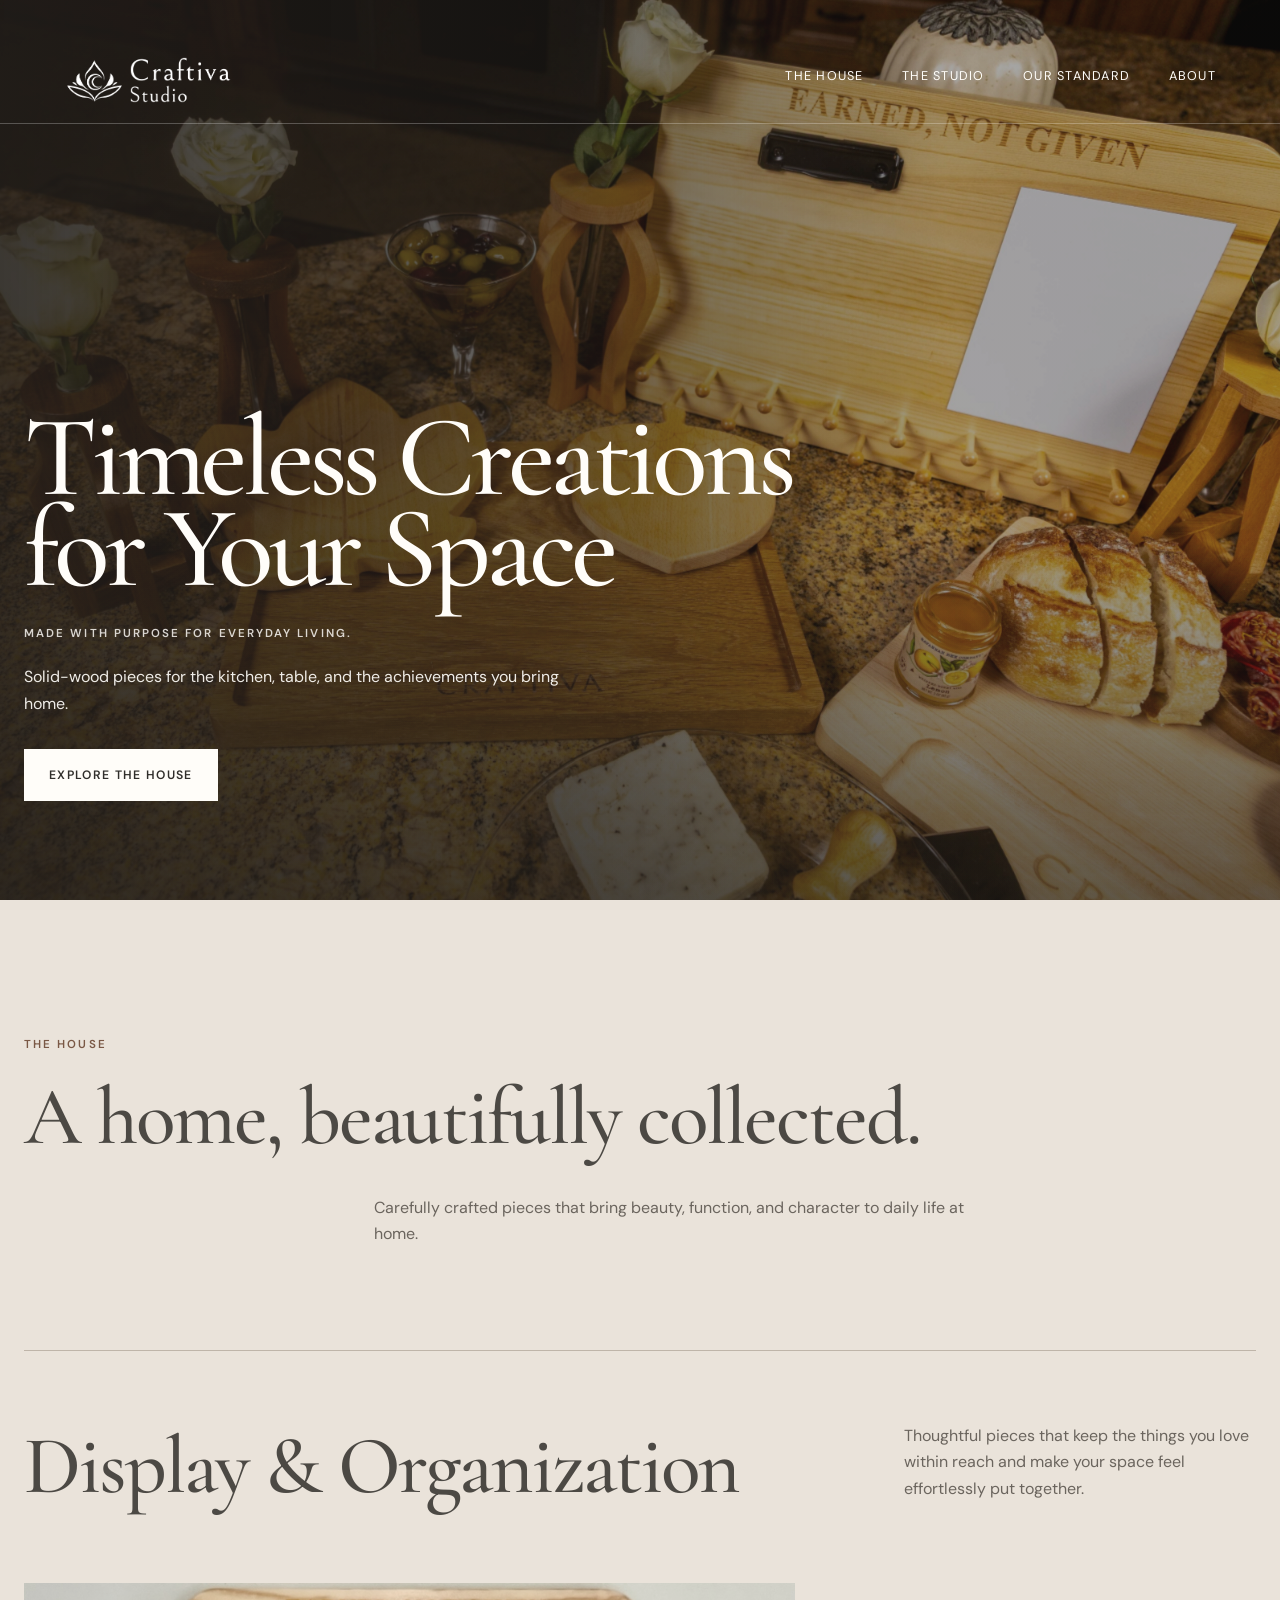
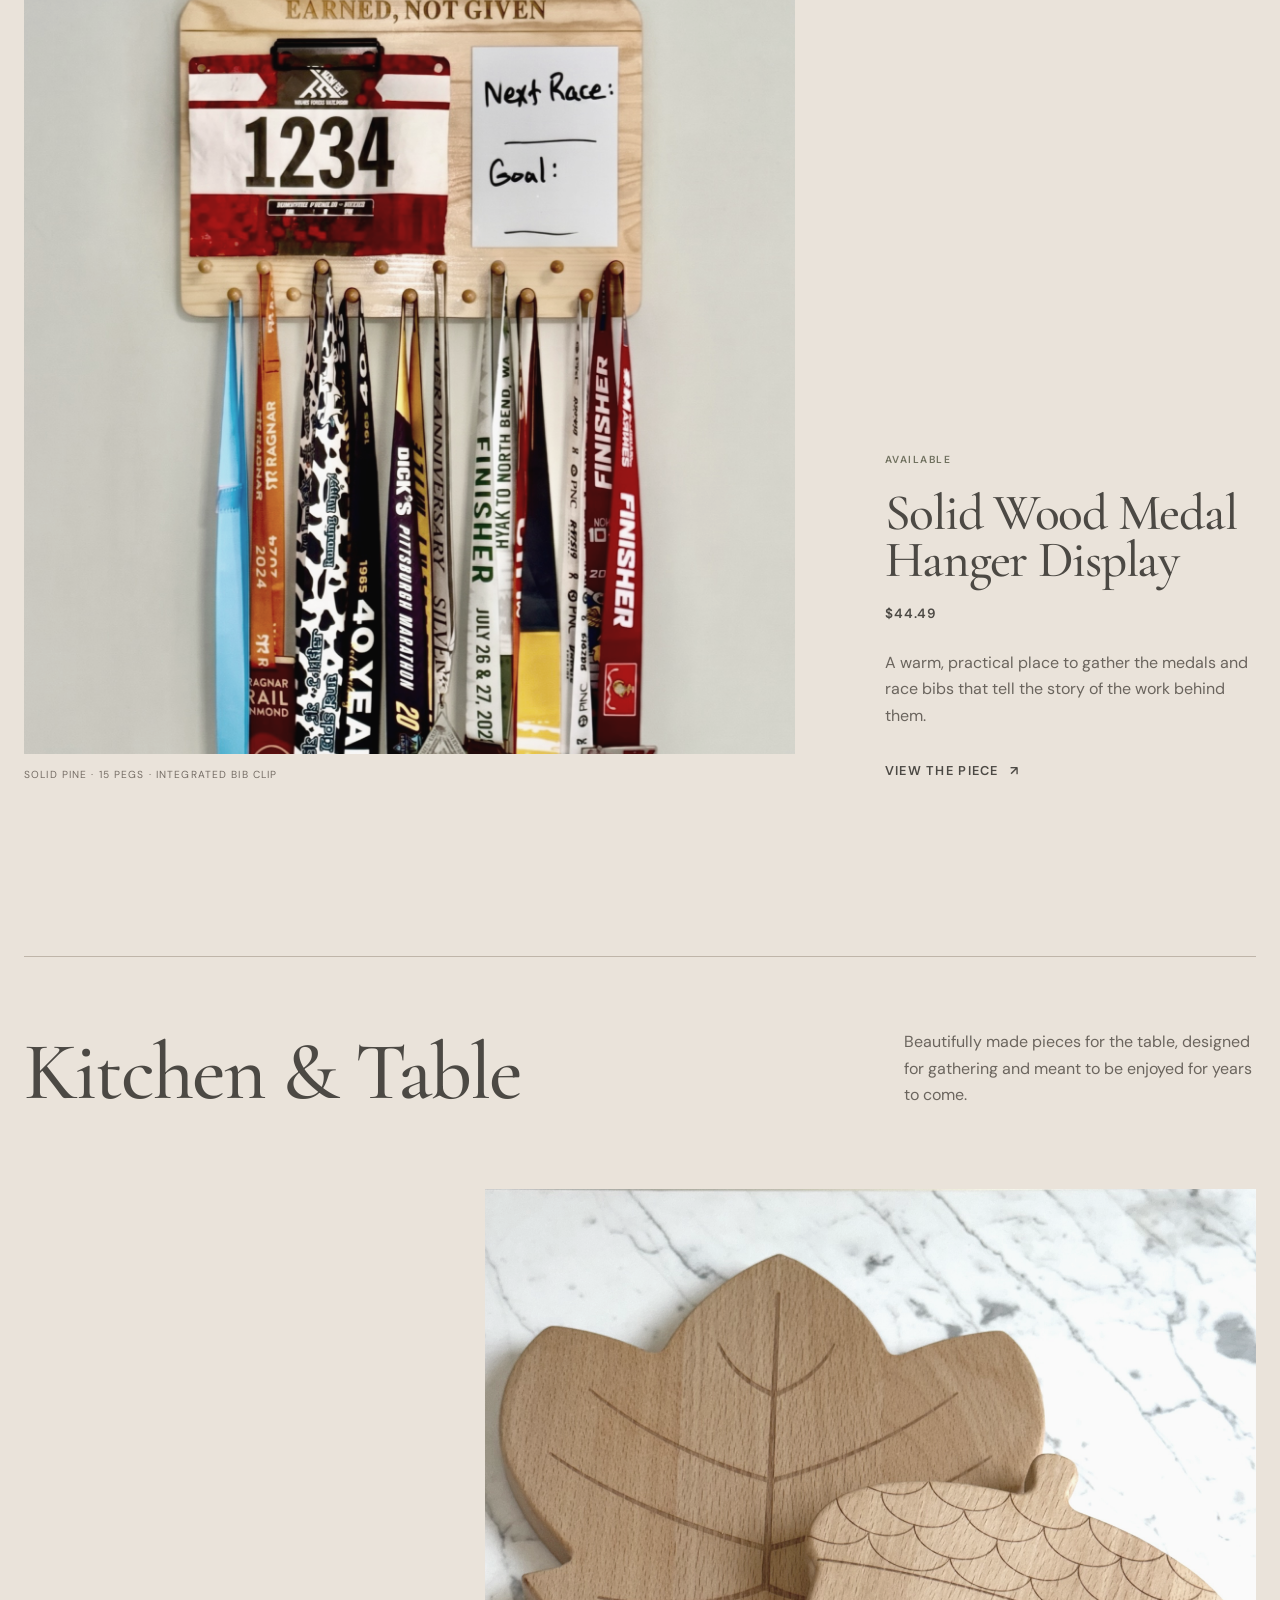
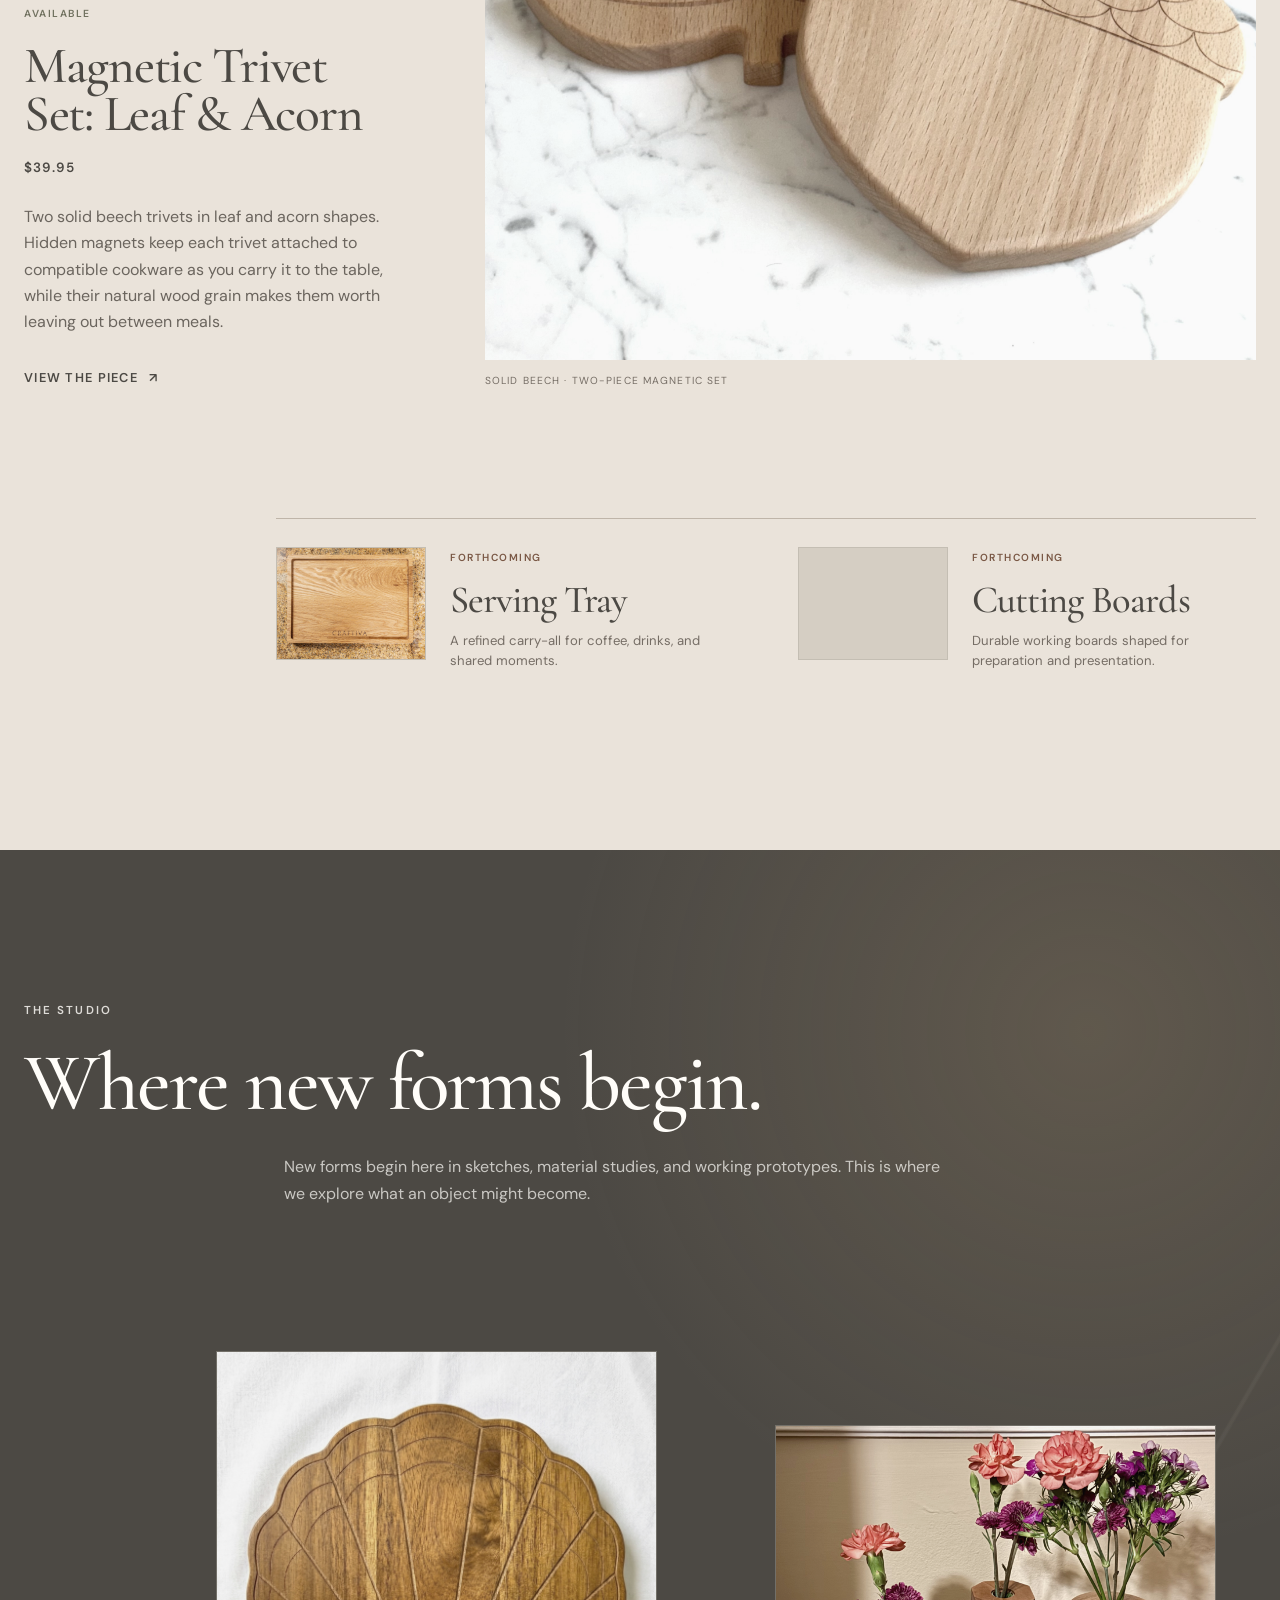
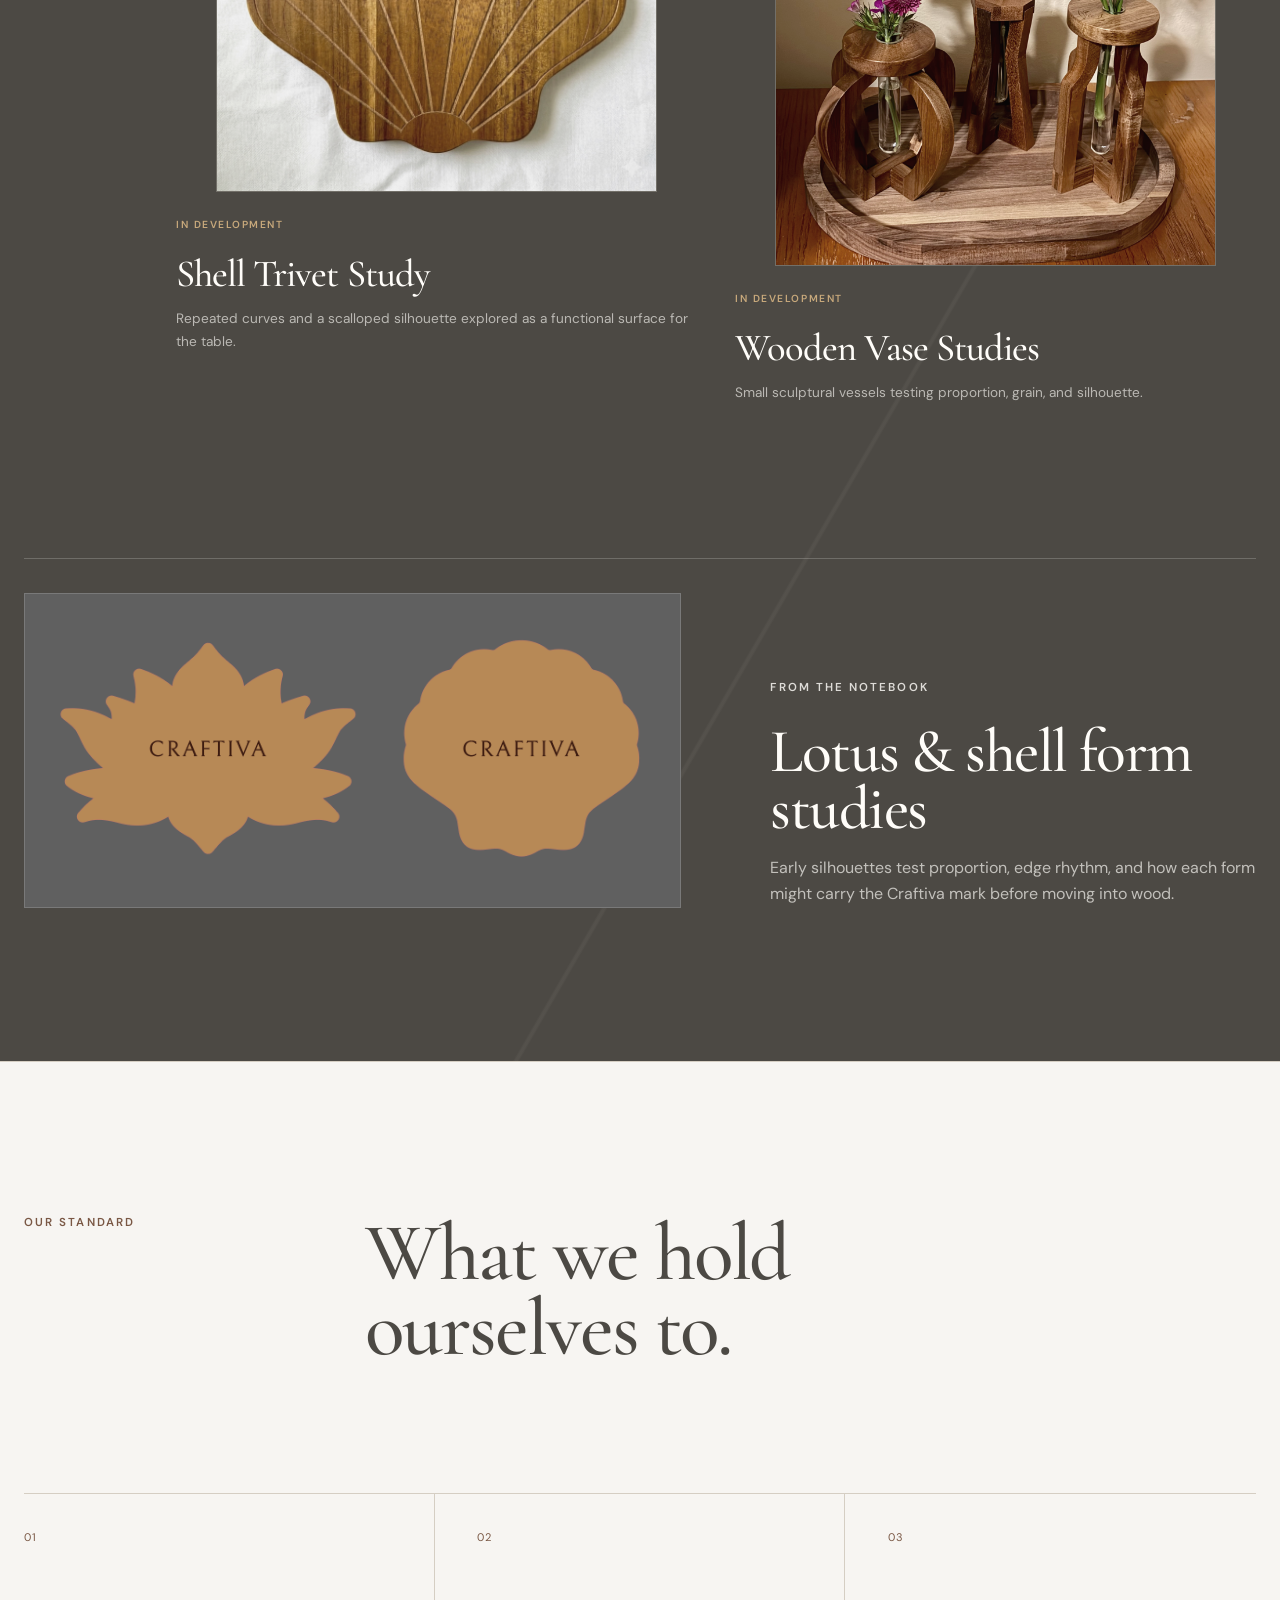
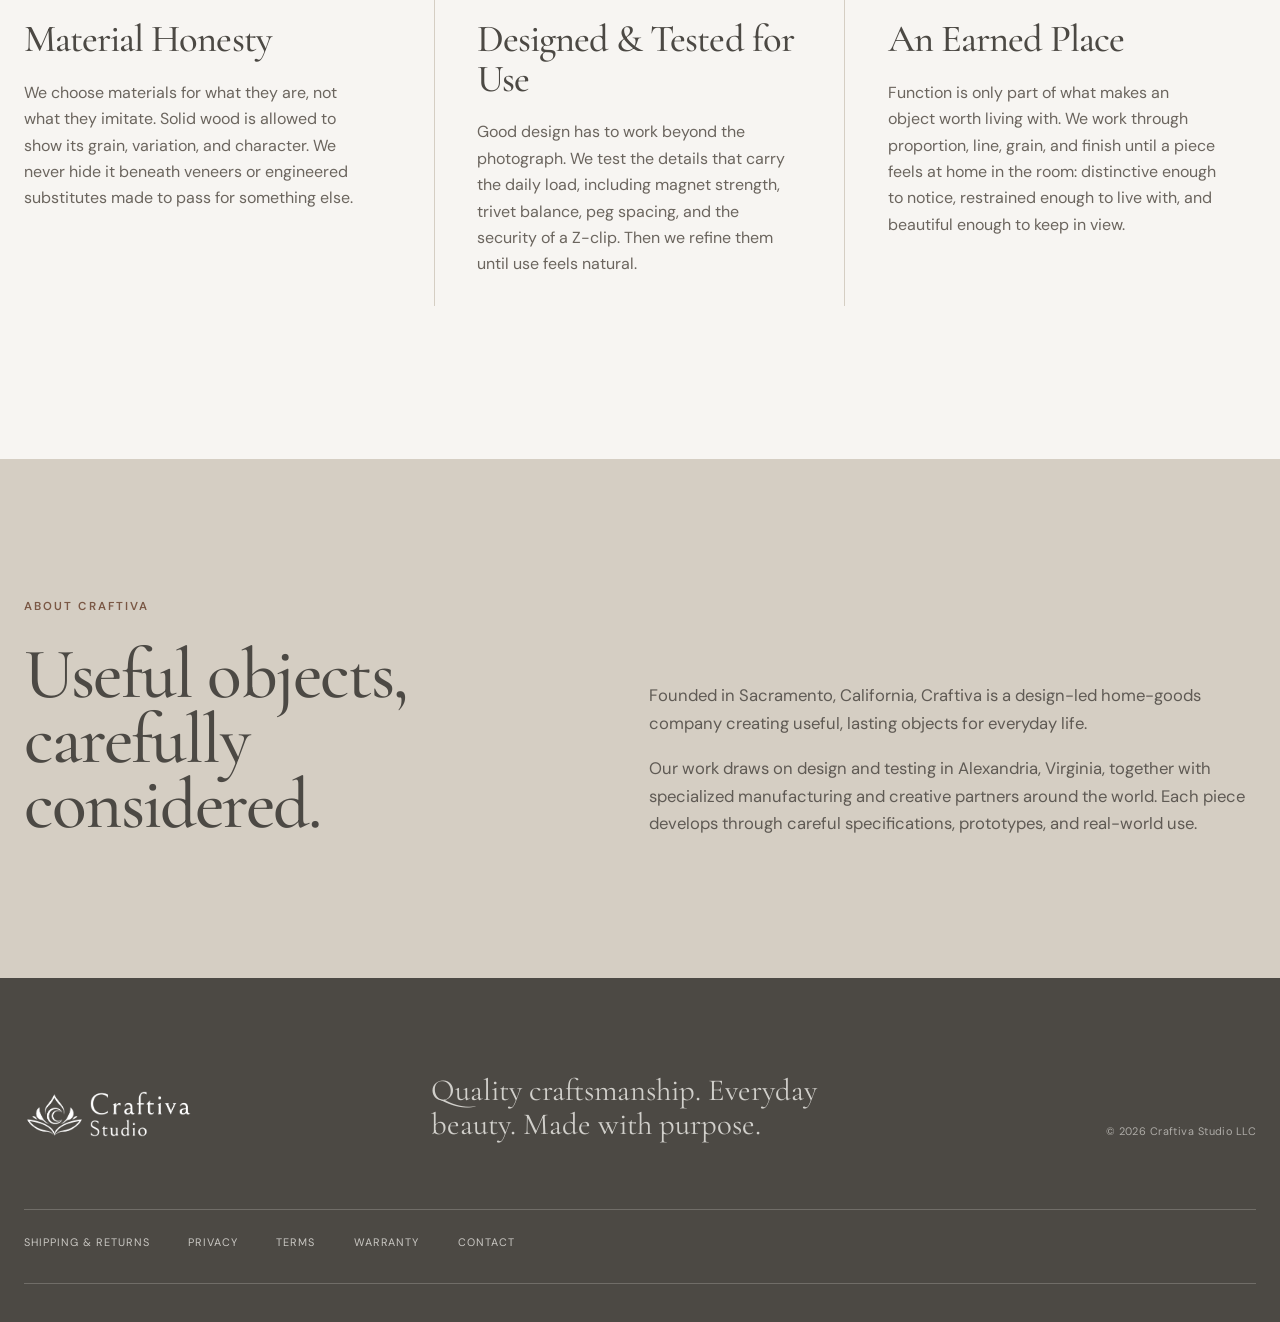
==== commit 7e5cca2a: "Clarify product benefits and improve direct purchase information" ====
--- a/index.html
+++ b/index.html
@@ -43,6 +43,7 @@
         <div class="hero__content">
           <h1 id="hero-title">Timeless Creations<br>for Your Space</h1>
           <p class="hero__lede hero__lede--rituals">Made with purpose for everyday living.</p>
+          <p class="hero__description">Solid-wood pieces for the kitchen, table, and the achievements you bring home.</p>
           <a class="button button--light" href="#house">Explore the House</a>
         </div>
       </section>
@@ -89,7 +90,7 @@
                 <p class="status-label">Available</p>
                 <h4>Magnetic Trivet Set: Leaf &amp; Acorn</h4>
                 <p class="piece-price">$39.95</p>
-                <p>Sculptural solid-wood trivets that separate for use and return to a compact, composed form between meals.</p>
+                <p>Two solid beech trivets in leaf and acorn shapes. Hidden magnets keep each trivet attached to compatible cookware as you carry it to the table, while their natural wood grain makes them worth leaving out between meals.</p>
                 <a class="text-link" href="/products/magnetic-trivet-set-leaf-acorn/">View the Piece <span aria-hidden="true">↗</span></a>
               </div>
             </div>
@@ -213,11 +214,12 @@
         </a>
         <p class="site-footer__line">Quality craftsmanship. Everyday beauty. Made with purpose.</p>
         <p class="site-footer__copyright">© 2026 Craftiva Studio LLC</p>
-        <nav class="site-footer__policies" aria-label="Policies">
+        <nav class="site-footer__policies" aria-label="Contact and policies">
           <a href="/policies/shipping-returns/">Shipping &amp; Returns</a>
           <a href="/policies/privacy/">Privacy</a>
           <a href="/policies/terms/">Terms</a>
           <a href="/policies/warranty/">Warranty</a>
+          <a href="mailto:support@craftiva.studio">Contact</a>
         </nav>
       </div>
     </footer>
--- a/styles.css
+++ b/styles.css
@@ -455,7 +455,7 @@
 
 .house__intro {
   max-width: 970px;
-  margin-bottom: clamp(70px, 9vw, 130px);
+  margin-bottom: clamp(62px, 8vw, 115px);
 }
 
 .house__intro > p:last-child {
@@ -837,6 +837,13 @@
   text-transform: uppercase;
 }
 
+.hero__description {
+  max-width: 560px;
+  margin: -20px 0 32px;
+  color: rgba(255, 253, 249, .92);
+  font-size: 1rem;
+}
+
 .hero__scroll {
   position: absolute;
   z-index: 2;
@@ -856,6 +863,7 @@
 }
 
 .house-world {
+  padding-top: clamp(86px, 10.8vw, 162px);
   padding-bottom: clamp(110px, 14vw, 210px);
 }
 
@@ -865,7 +873,7 @@
 }
 
 .room + .room {
-  margin-top: clamp(110px, 15vw, 220px);
+  margin-top: clamp(98px, 13.5vw, 198px);
 }
 
 .room__heading {
@@ -873,7 +881,7 @@
   grid-template-columns: minmax(0, 1.25fr) minmax(260px, .55fr);
   gap: 28px 80px;
   align-items: end;
-  margin-bottom: clamp(52px, 7vw, 92px);
+  margin-bottom: clamp(46px, 6.3vw, 82px);
 }
 
 .room__heading .eyebrow {
@@ -1500,7 +1508,18 @@
 .product-purchase__terms {
   margin: 5px 0 0;
   color: #736c64;
-  font-size: .72rem;
+  font-size: .875rem;
+}
+
+.product-purchase__shipping {
+  margin: 14px 0 6px;
+  color: var(--ink);
+  font-size: .9375rem;
+  font-weight: 600;
+}
+
+.product-purchase--closing {
+  margin-top: 48px;
 }
 
 .product-purchase__terms a {
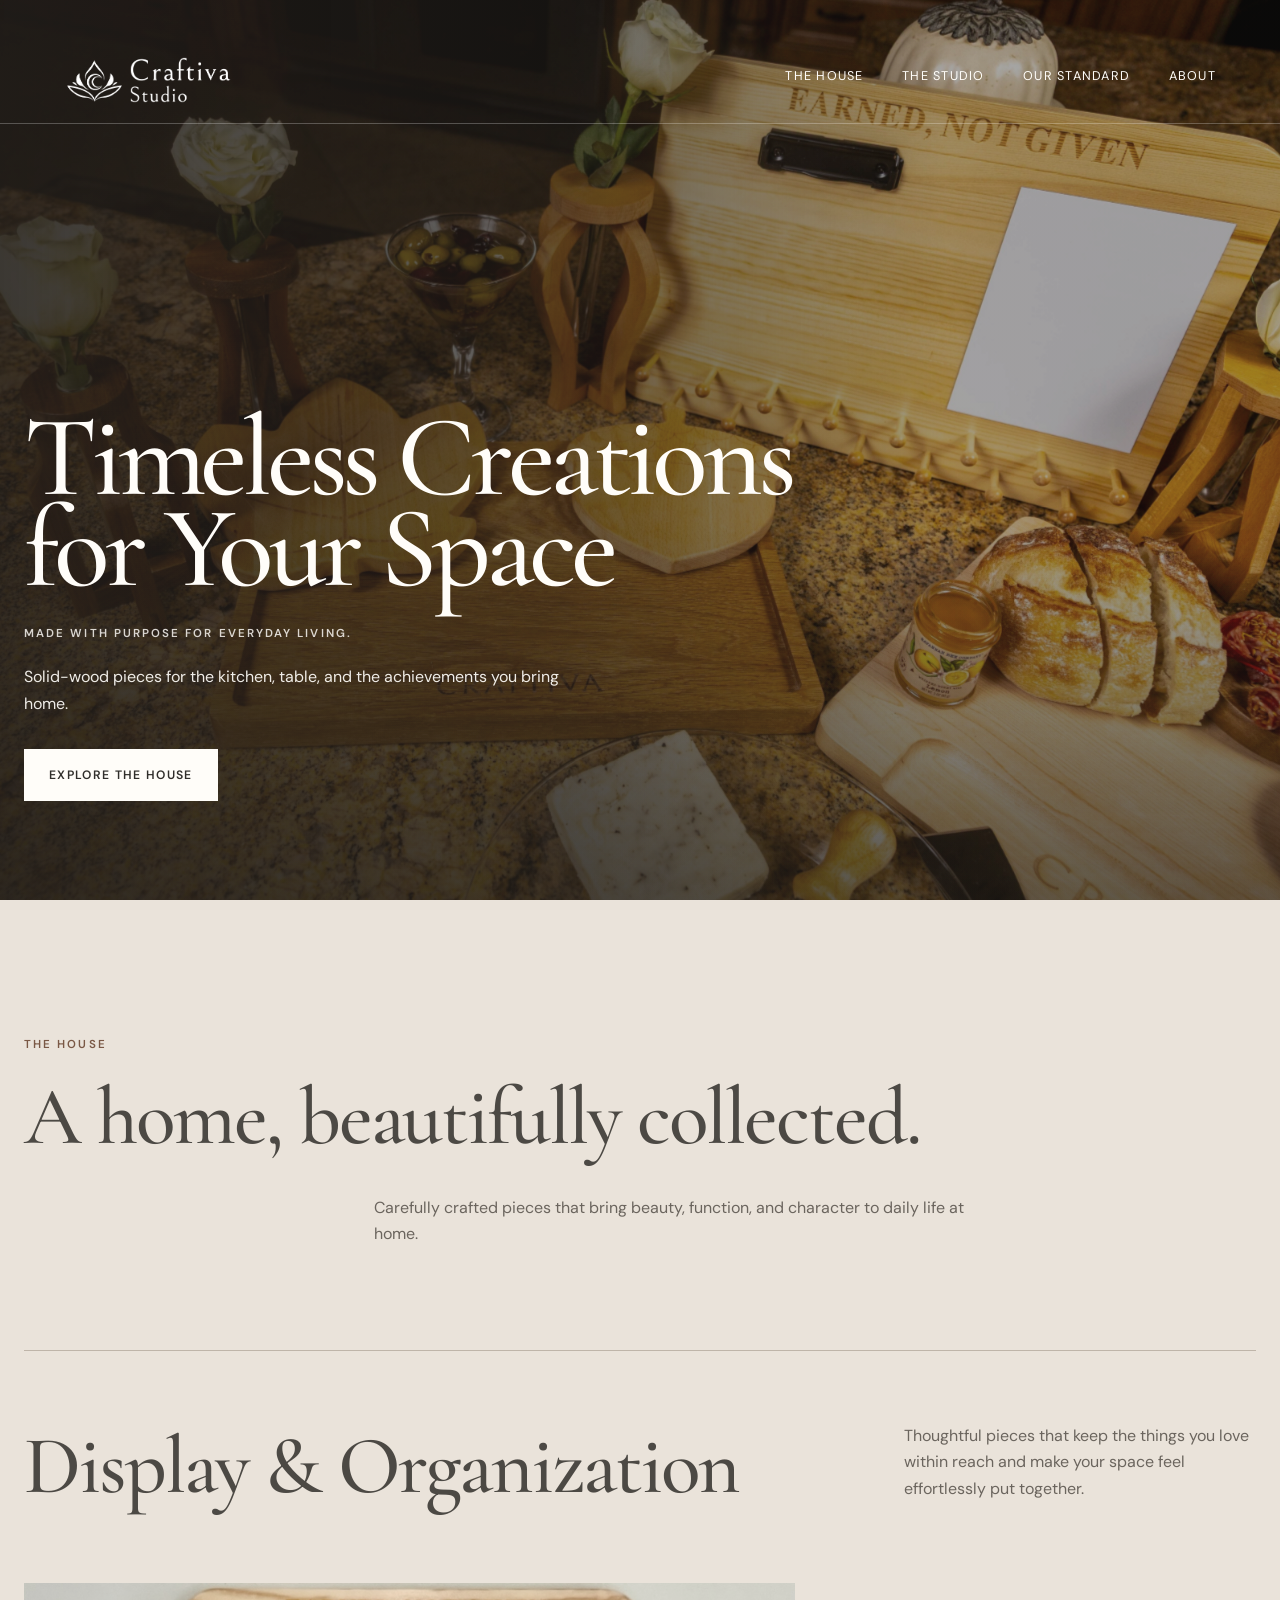
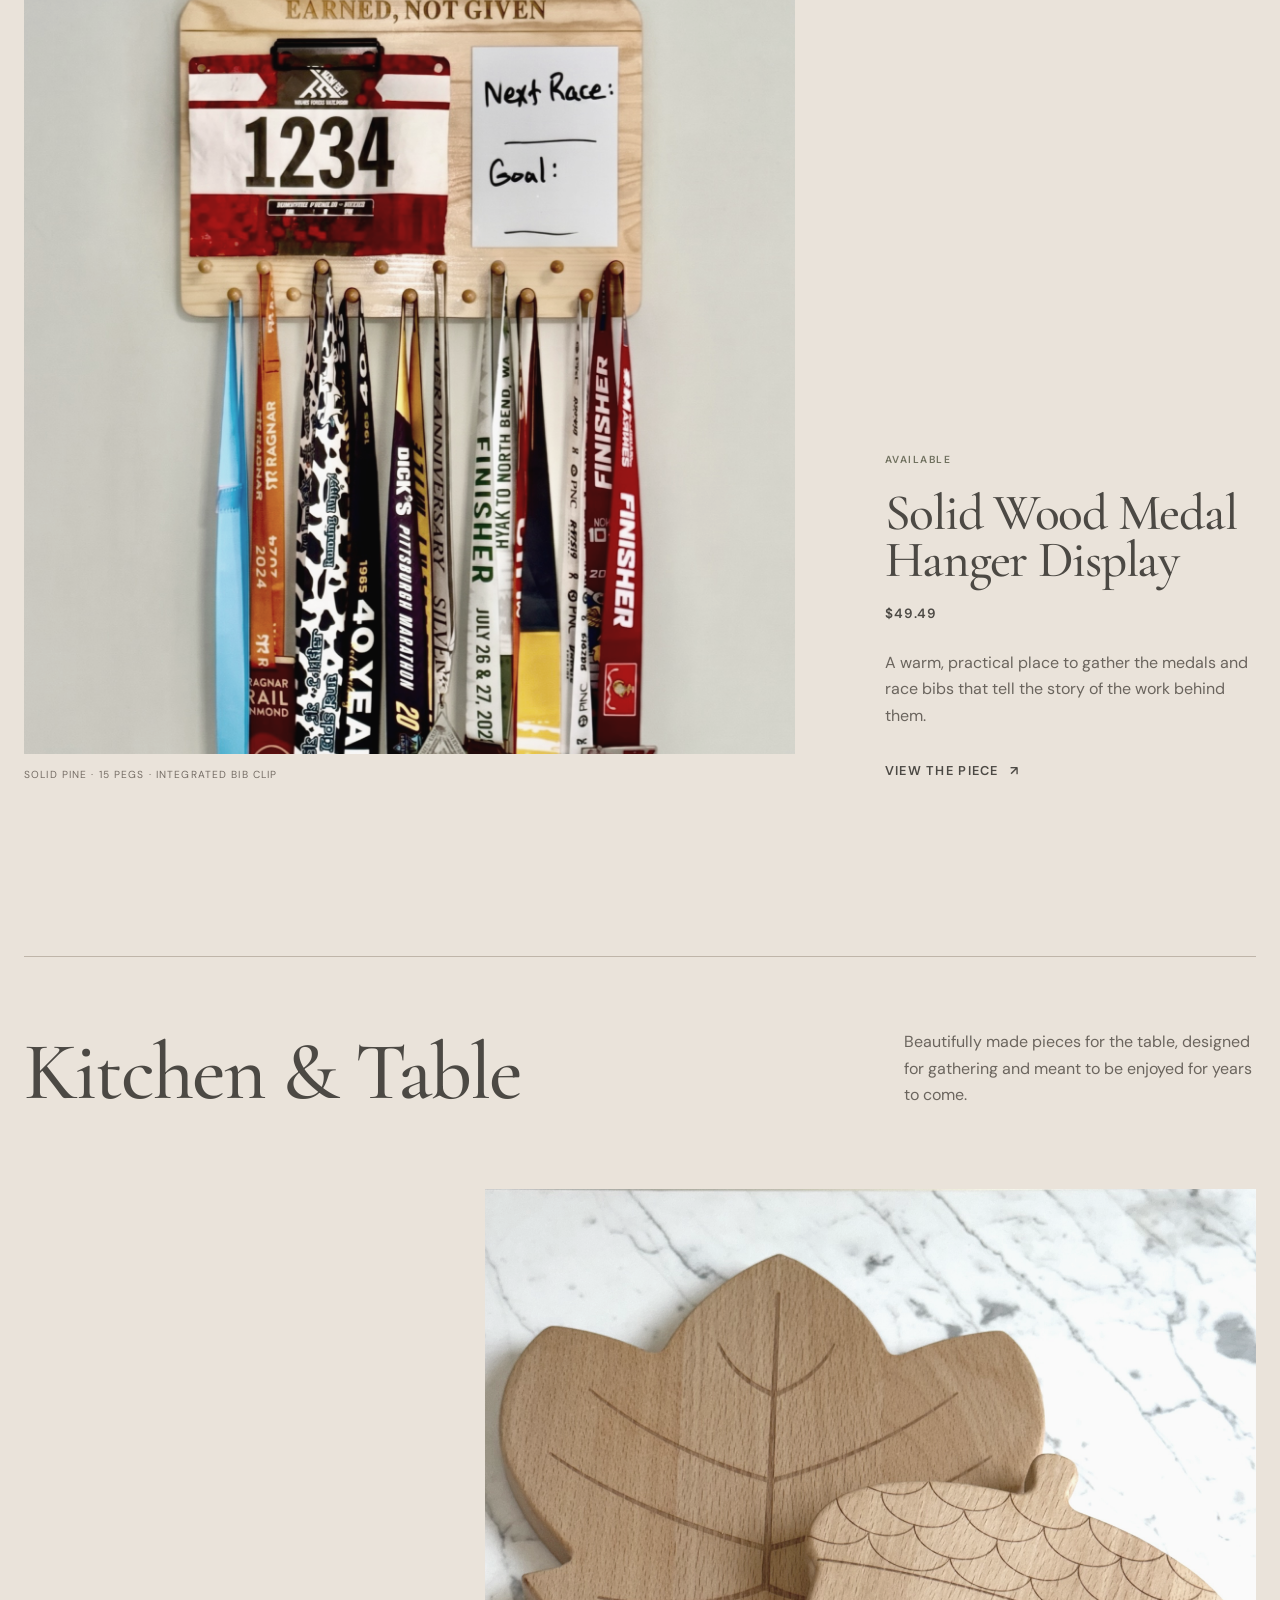
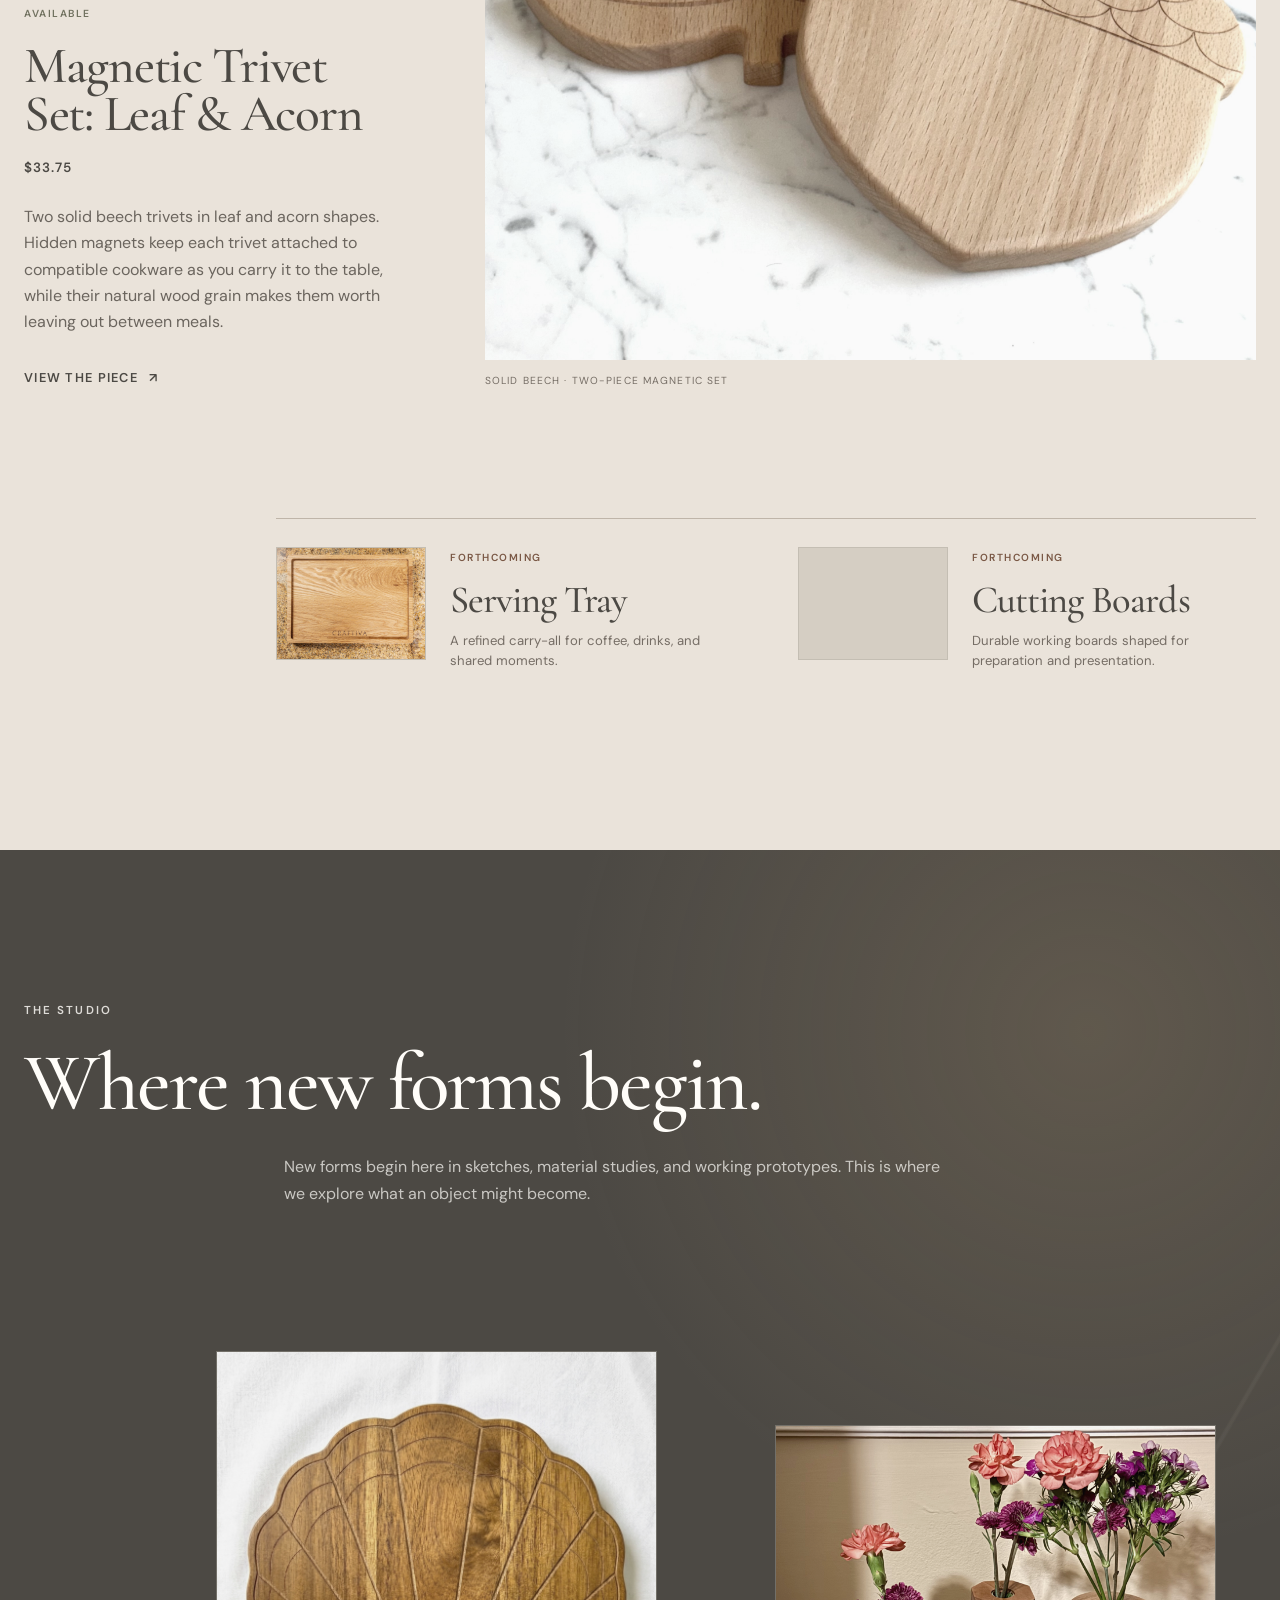
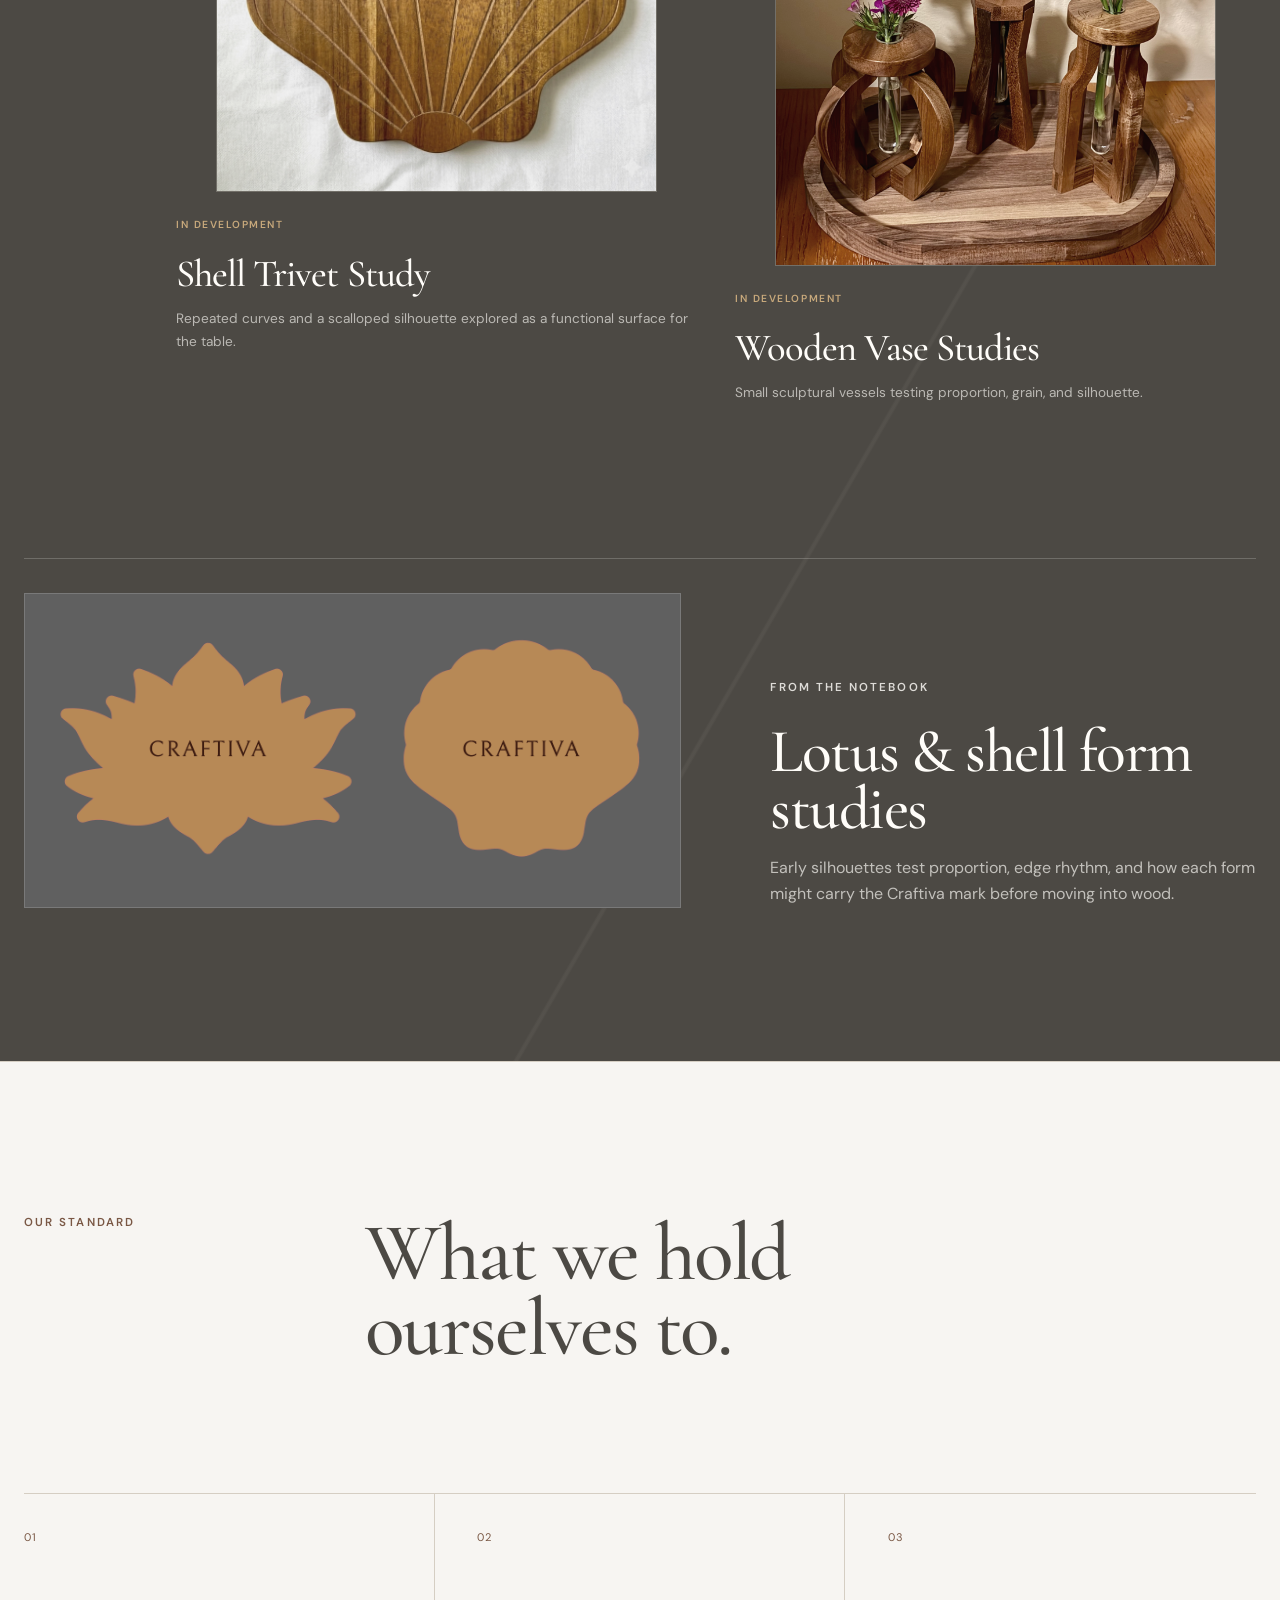
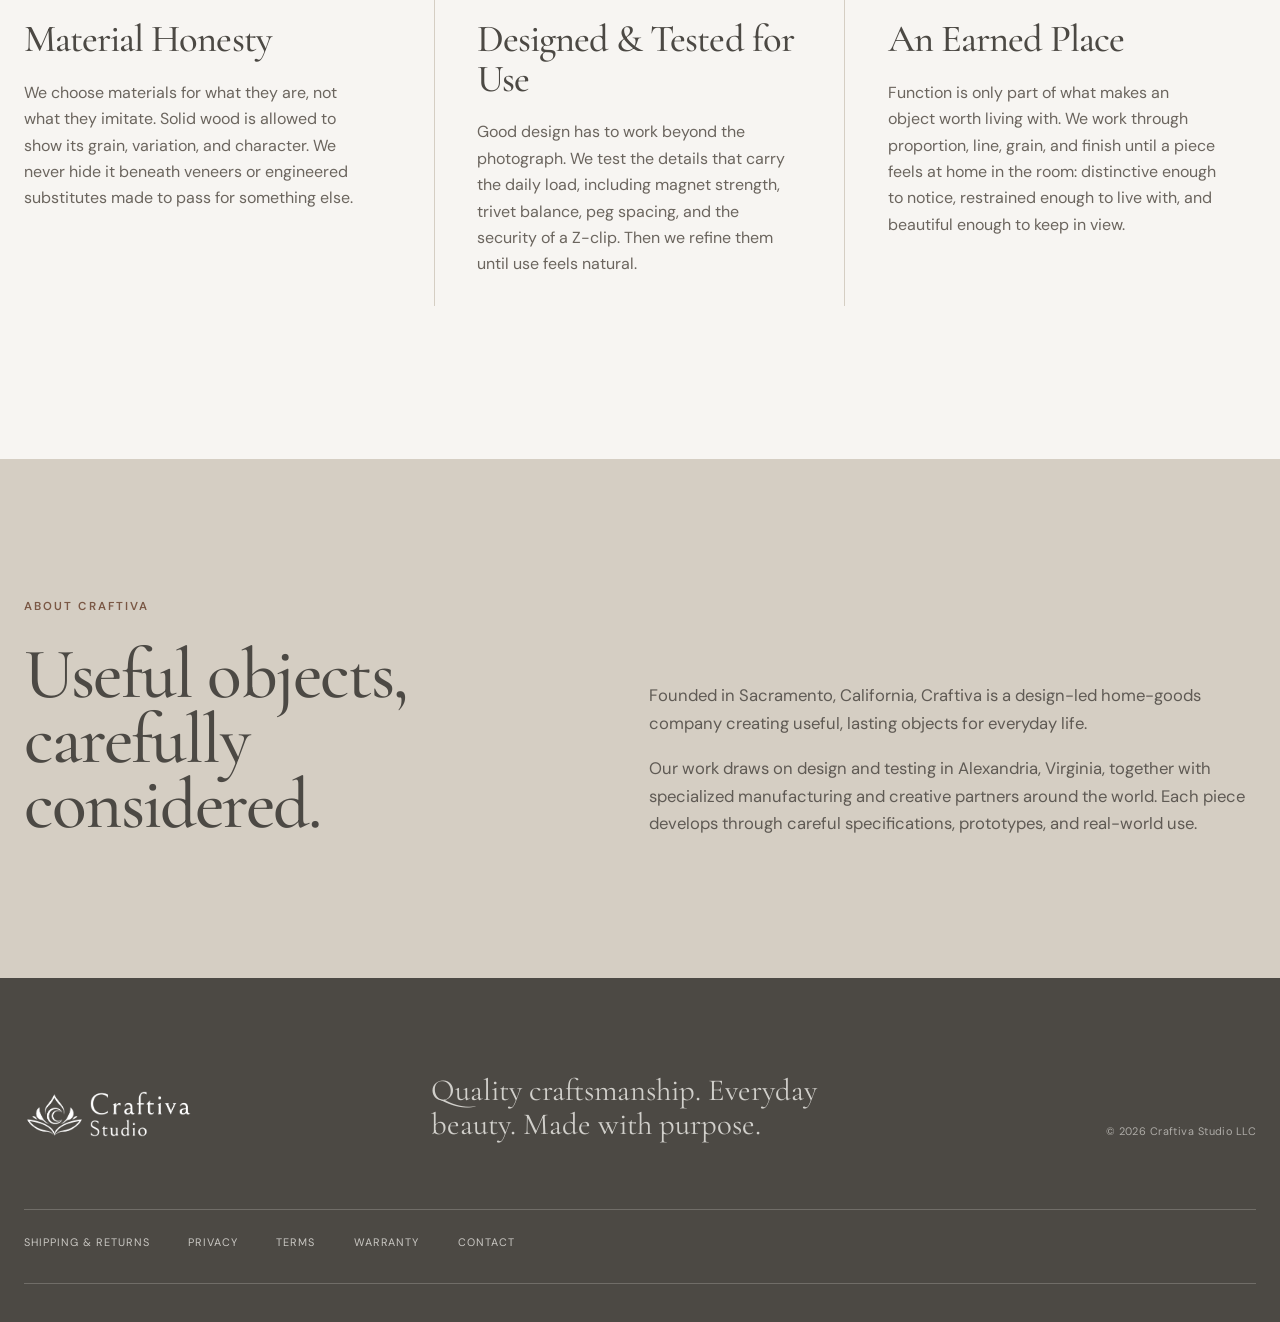
==== commit 5cbeca71: "Update direct store pricing" ====
--- a/index.html
+++ b/index.html
@@ -69,7 +69,7 @@
               <div class="room__piece">
                 <p class="status-label">Available</p>
                 <h4>Solid Wood Medal Hanger Display</h4>
-                <p class="piece-price">$44.49</p>
+                <p class="piece-price">$49.49</p>
                 <p>A warm, practical place to gather the medals and race bibs that tell the story of the work behind them.</p>
                 <a class="text-link" href="/products/solid-wood-medal-hanger-display/">View the Piece <span aria-hidden="true">↗</span></a>
               </div>
@@ -89,7 +89,7 @@
               <div class="room__piece">
                 <p class="status-label">Available</p>
                 <h4>Magnetic Trivet Set: Leaf &amp; Acorn</h4>
-                <p class="piece-price">$39.95</p>
+                <p class="piece-price">$33.75</p>
                 <p>Two solid beech trivets in leaf and acorn shapes. Hidden magnets keep each trivet attached to compatible cookware as you carry it to the table, while their natural wood grain makes them worth leaving out between meals.</p>
                 <a class="text-link" href="/products/magnetic-trivet-set-leaf-acorn/">View the Piece <span aria-hidden="true">↗</span></a>
               </div>
